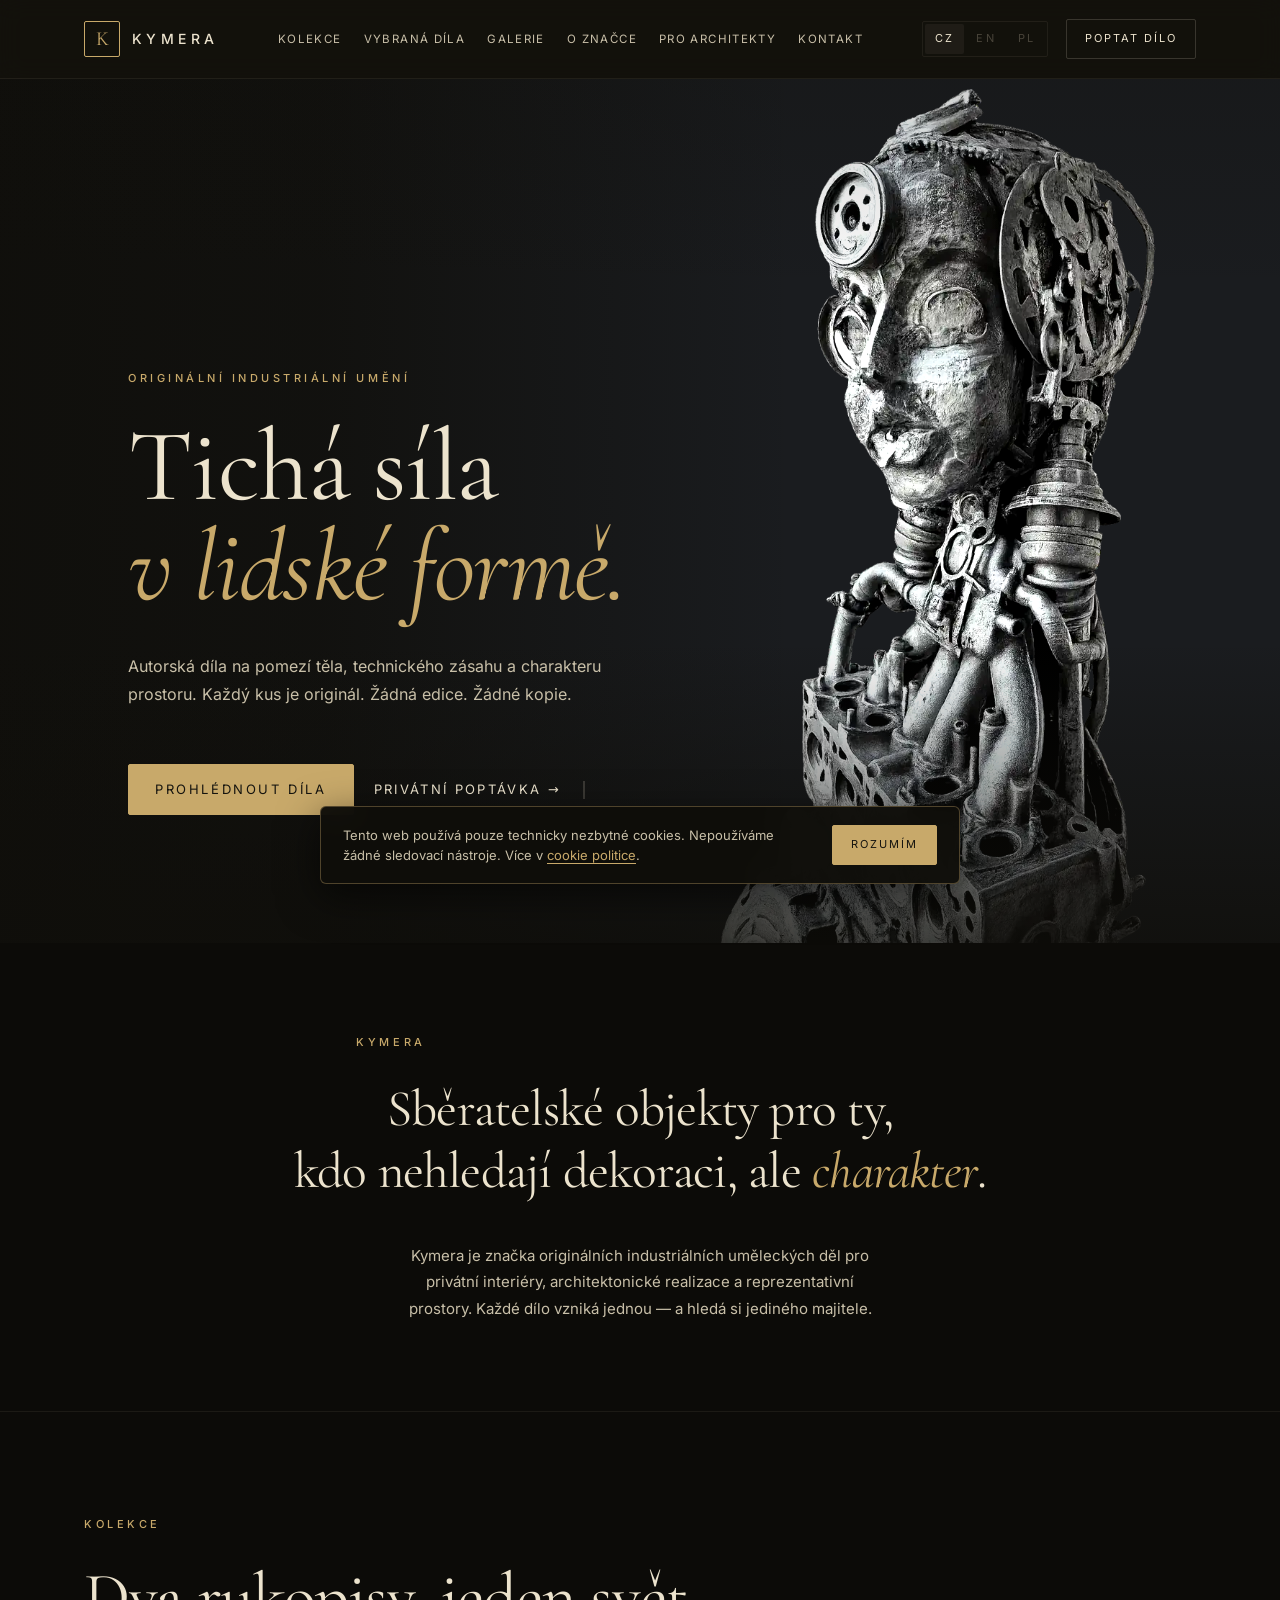
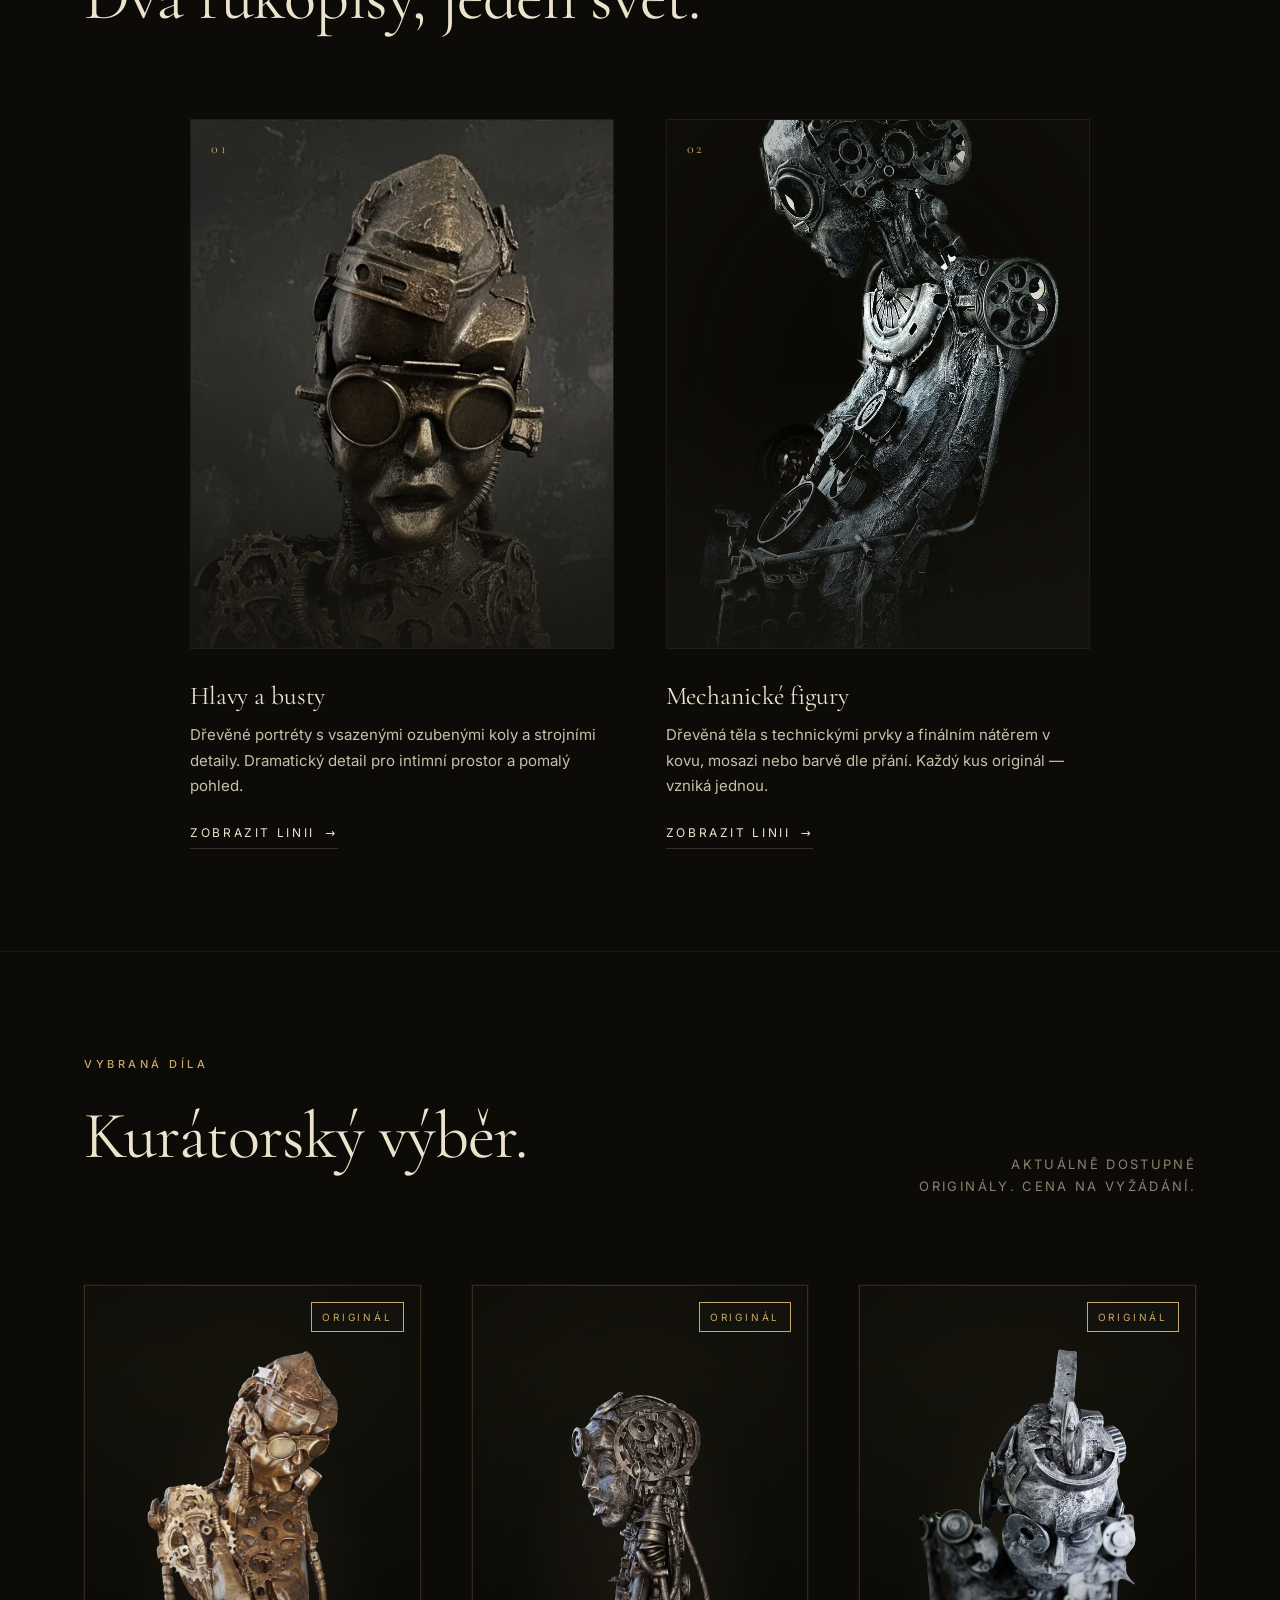
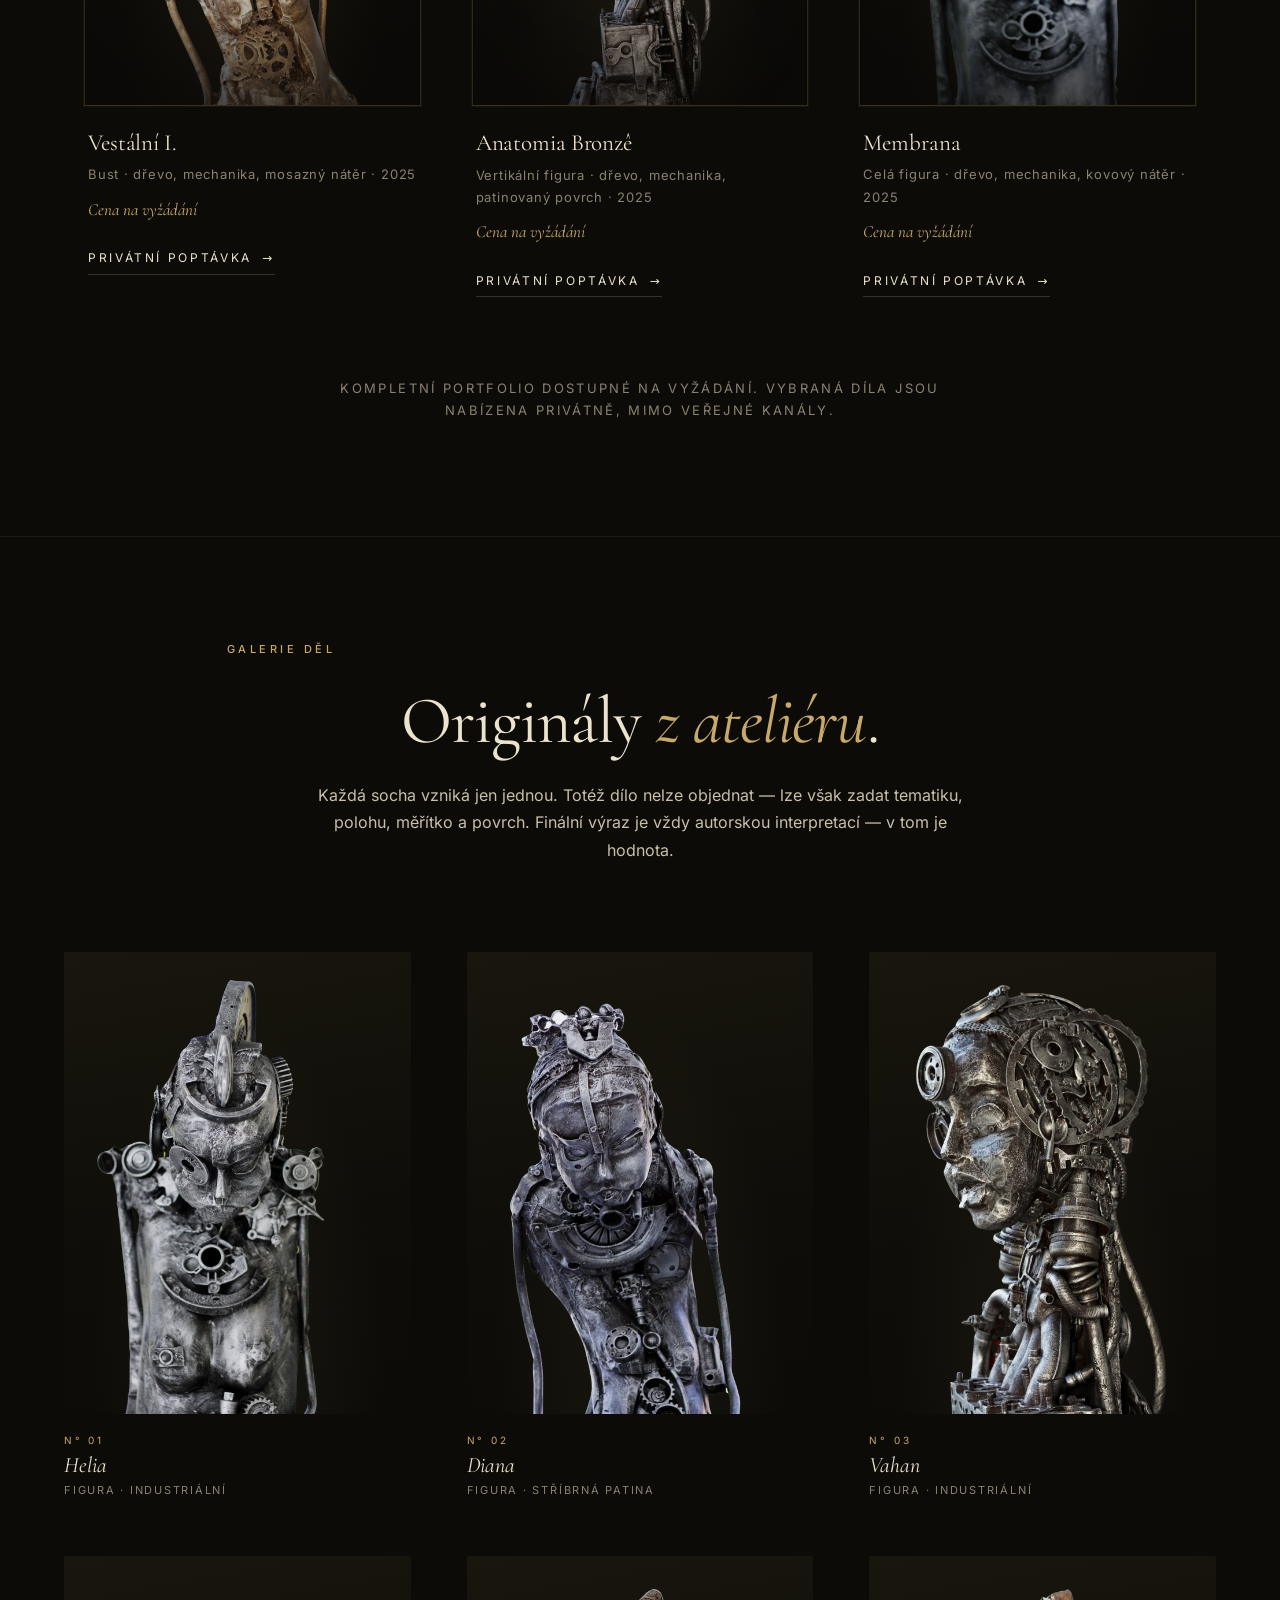
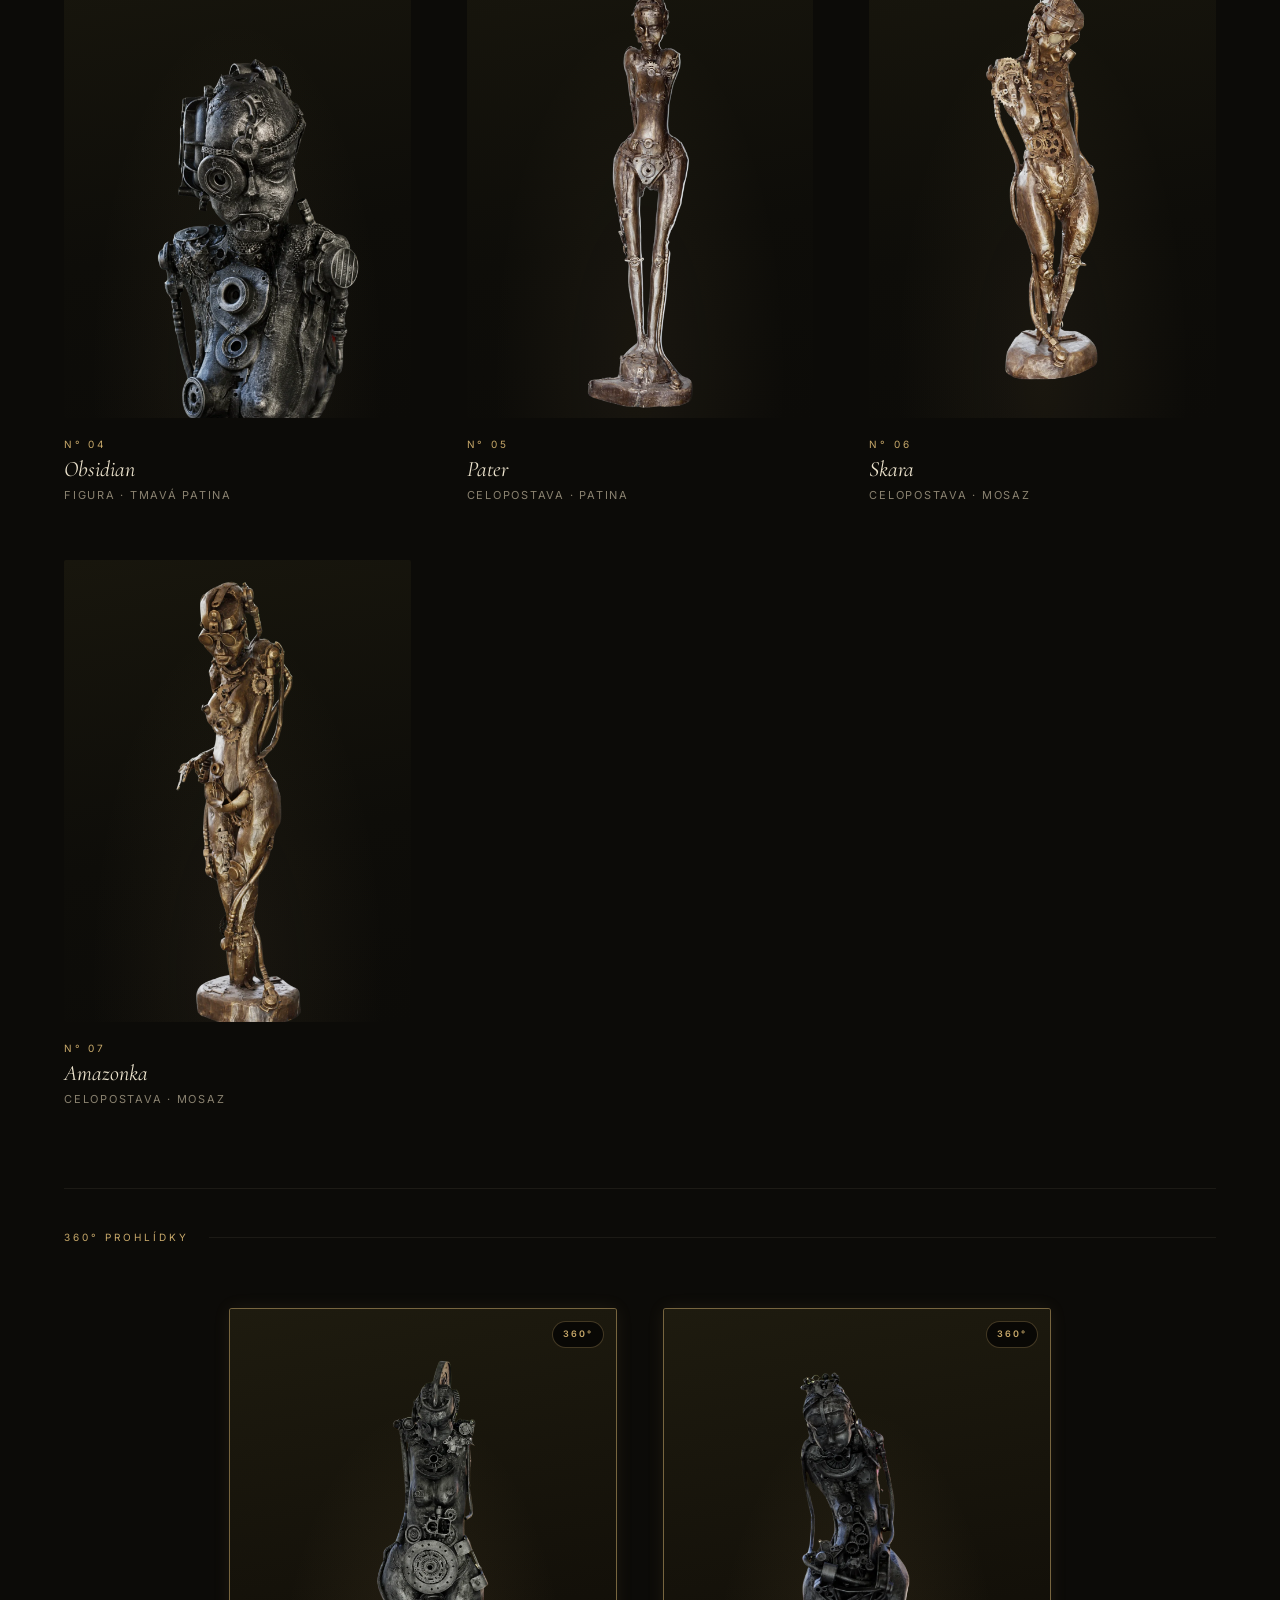
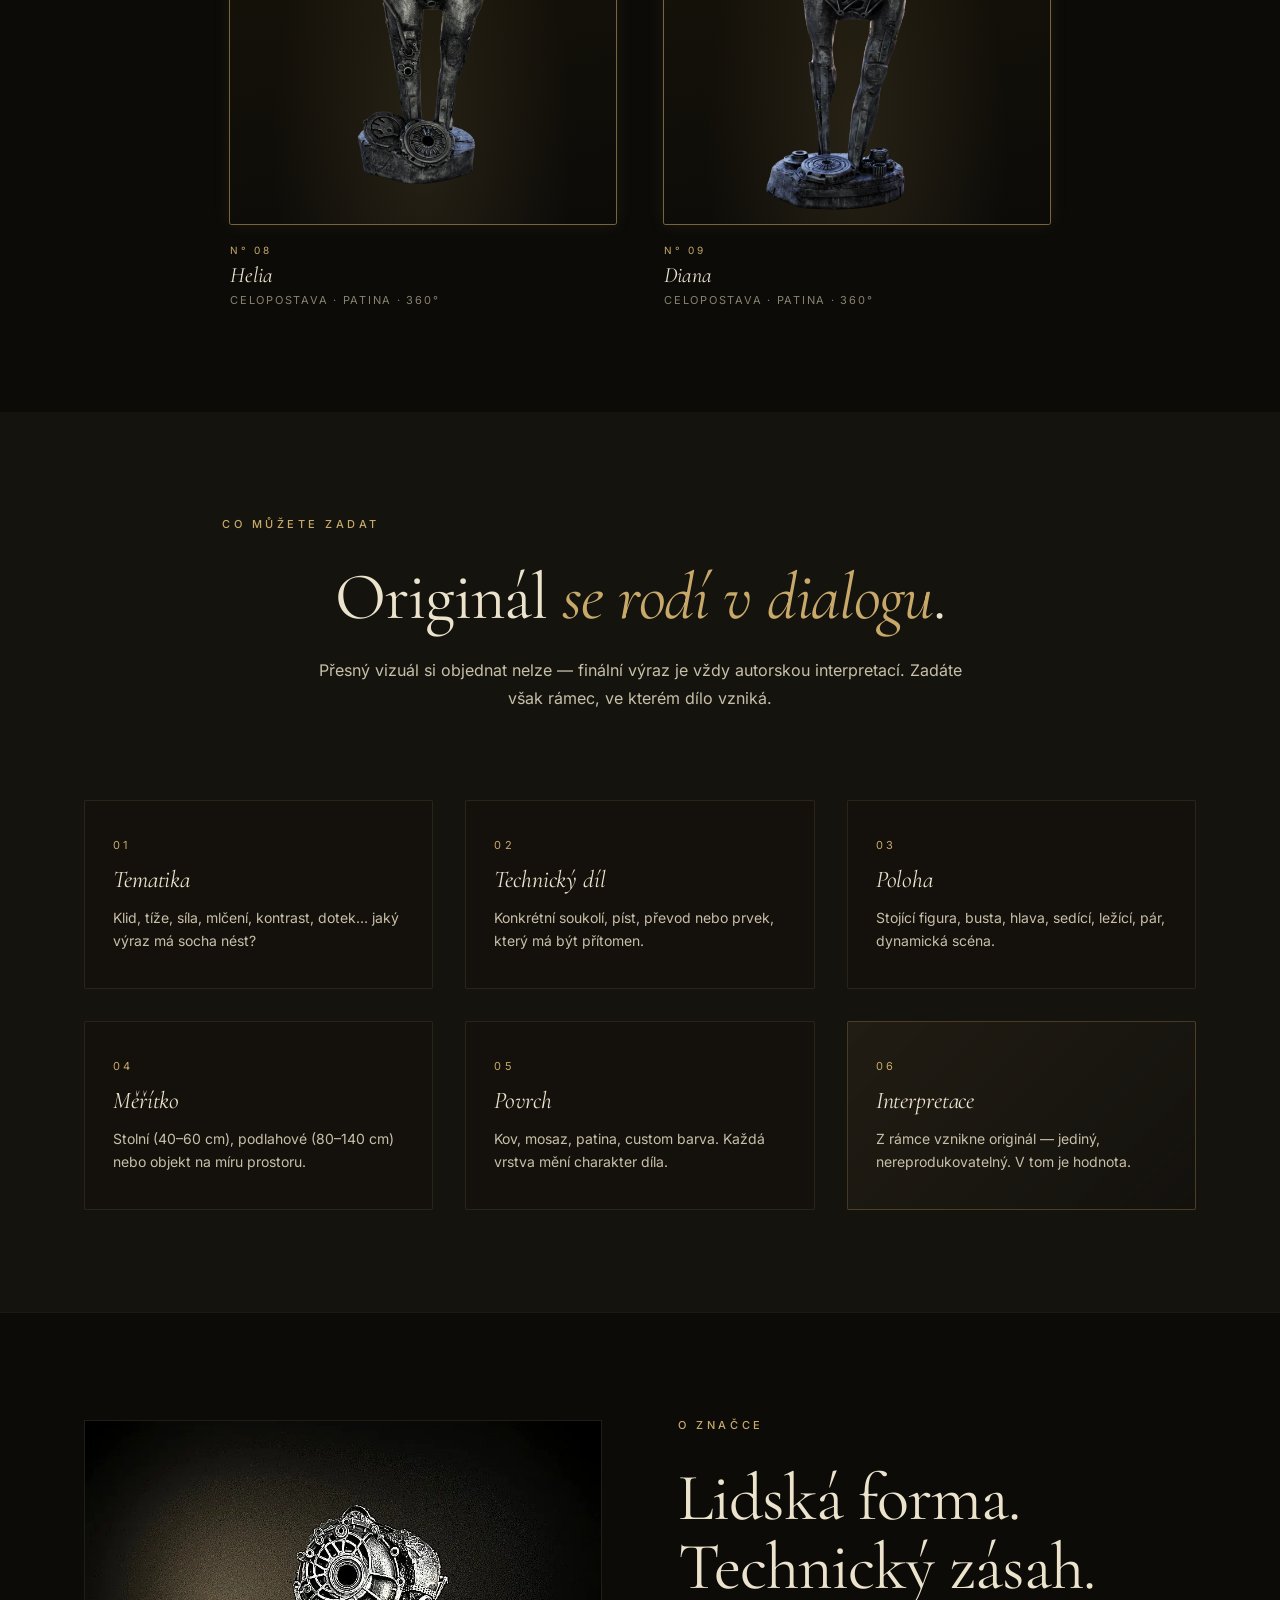
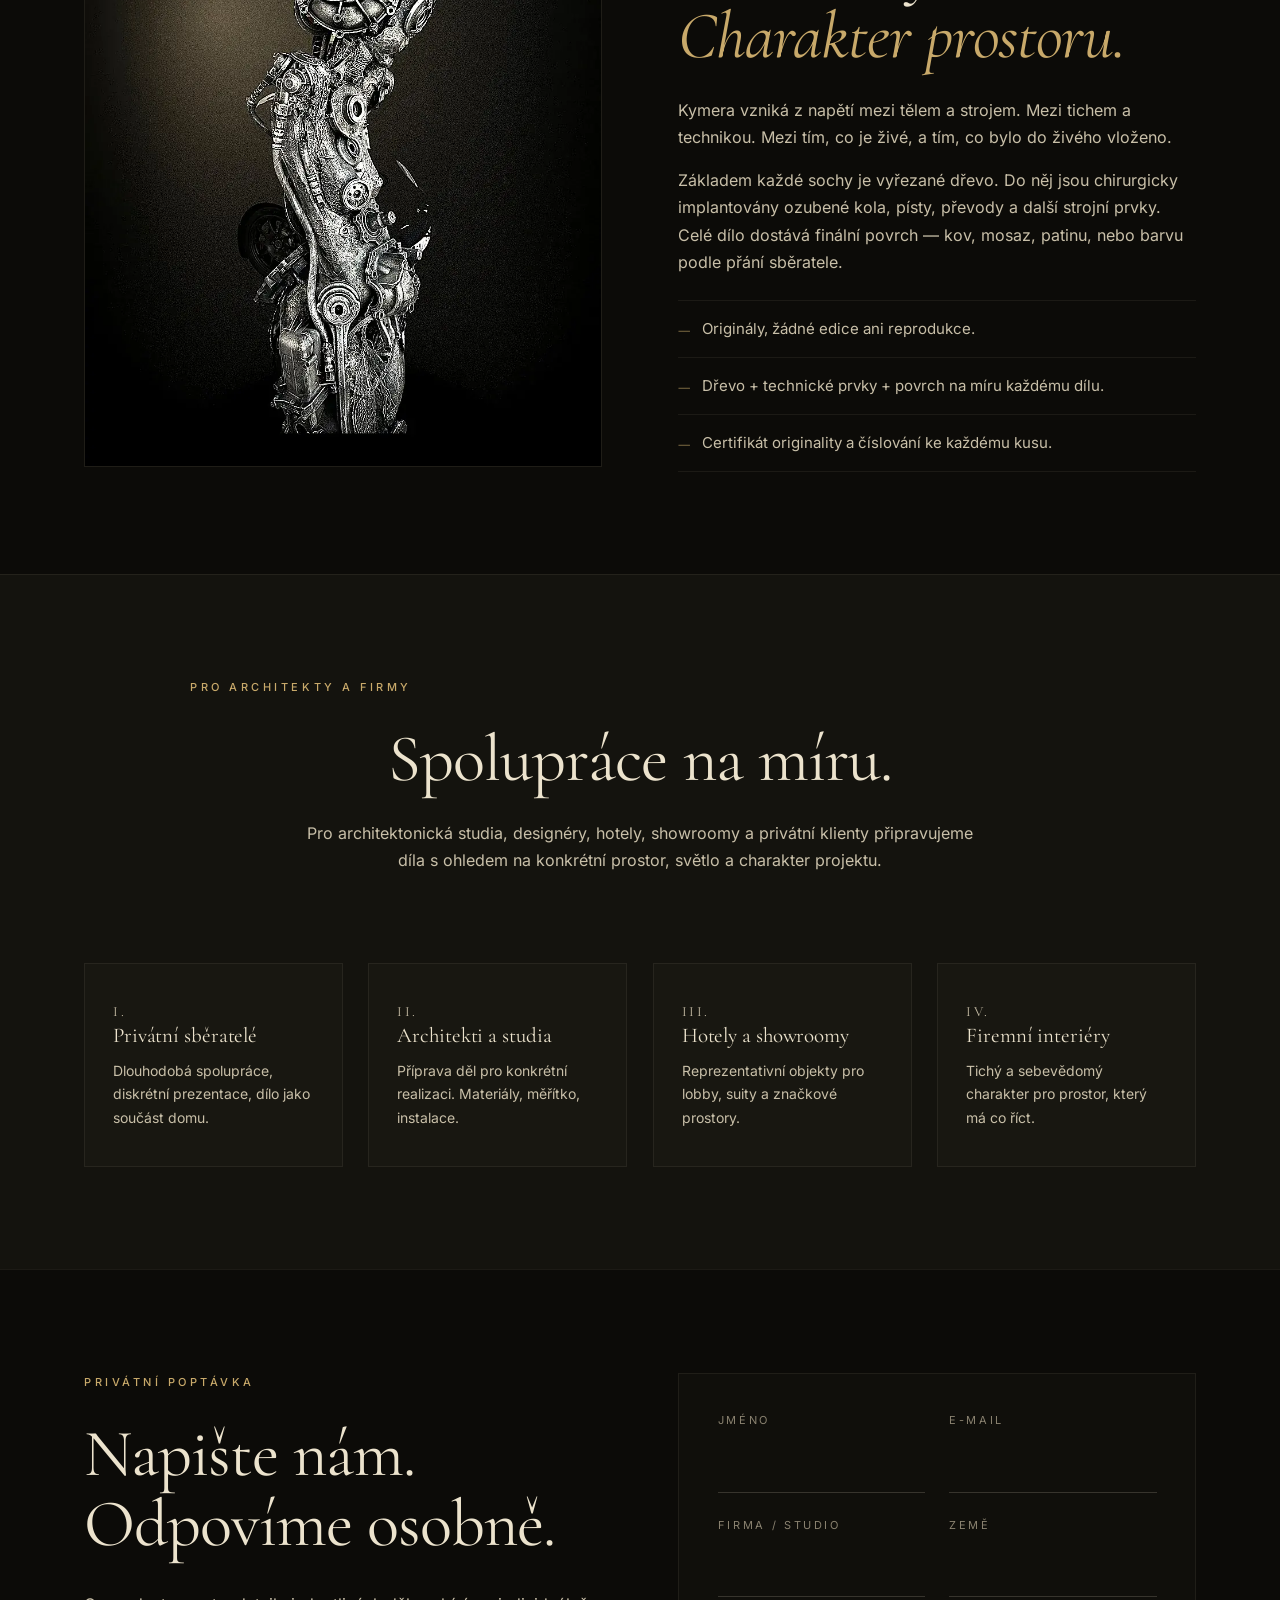
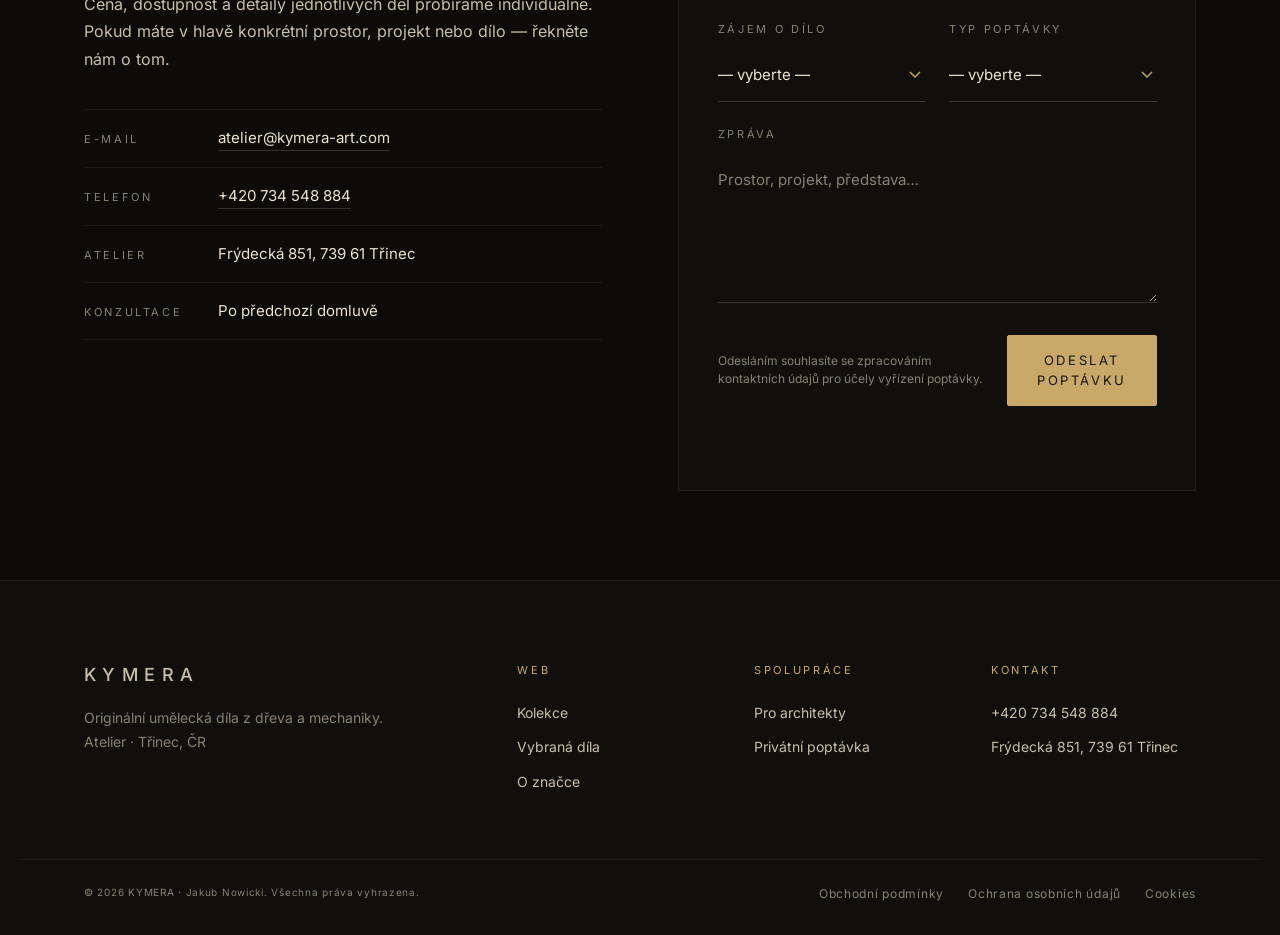
==== index.html @ b5dbd771 "Kurátorský výběr: nové transparentní fotky dle typu (mosaz/patina/kov), Kolekce: 2 karty, Web3Forms " ====
<!doctype html>
<html lang="cs">
<head>
  <meta charset="utf-8" />
  <meta name="viewport" content="width=device-width, initial-scale=1, viewport-fit=cover" />
  <title>KYMERA — Originální industriální sochy | Privátní sběratelská díla</title>
  <meta name="description" content="KYMERA — originální industriální sochy. Lidská forma protkaná soukolím a mechanikou. Každé dílo vzniká jen jednou — pro privátní sběratele, architekty a reprezentativní interiéry." />
  <meta name="keywords" content="originální sochy, industriální umění, sběratelská díla, autorská socha, soukromé sběratelství, umění do interiéru, KYMERA, Jakub Nowicki" />
  <meta name="author" content="Jakub Nowicki — KYMERA" />
  <meta name="robots" content="index, follow, max-image-preview:large" />
  <meta name="theme-color" content="#15140f" />
  <link rel="canonical" href="https://kymera-art.com/" />
  <link rel="alternate" hreflang="cs" href="https://kymera-art.com/" />
  <link rel="alternate" hreflang="x-default" href="https://kymera-art.com/" />

  <!-- Open Graph -->
  <meta property="og:type" content="website" />
  <meta property="og:site_name" content="KYMERA" />
  <meta property="og:title" content="KYMERA — Originální industriální sochy" />
  <meta property="og:description" content="Lidská forma protkaná soukolím. Každé dílo originál — pro sběratele, architekty a privátní interiéry." />
  <meta property="og:locale" content="cs_CZ" />
  <meta property="og:url" content="https://kymera-art.com/" />
  <meta property="og:image" content="https://kymera-art.com/assets/img/hero.jpg" />
  <meta property="og:image:width" content="1600" />
  <meta property="og:image:height" content="1000" />
  <meta property="og:image:alt" content="KYMERA — bust s mosaznými převody" />

  <!-- Twitter card -->
  <meta name="twitter:card" content="summary_large_image" />
  <meta name="twitter:title" content="KYMERA — Originální industriální sochy" />
  <meta name="twitter:description" content="Lidská forma protkaná soukolím. Každé dílo originál." />
  <meta name="twitter:image" content="https://kymera-art.com/assets/img/hero.jpg" />

  <!-- Preload klíčových fontů -->
  <!-- Preload kritických fontů a hero -->
  <link rel="preload" href="assets/fonts/cg-normal-latin.woff2" as="font" type="font/woff2" crossorigin>
  <link rel="preload" href="assets/fonts/inter-latin.woff2" as="font" type="font/woff2" crossorigin>
  <link rel="preload" as="image"
    imagesrcset="assets/img/hero-mobile.webp 600w, assets/img/hero.webp 800w"
    imagesizes="(max-width: 800px) 600px, 800px">
  <style>@font-face{font-family:'Cormorant Garamond';font-style:normal;font-weight:300 600;font-display:swap;src:url('assets/fonts/cg-normal-latin-ext.woff2') format('woff2');unicode-range:U+0100-02BA,U+02BD-02C5,U+02C7-02CC,U+02CE-02D7,U+02DD-02FF,U+0304,U+0308,U+0329,U+1D00-1DBF,U+1E00-1E9F,U+1EF2-1EFF,U+2020,U+20A0-20AB,U+20AD-20C0,U+2113,U+2C60-2C7F,U+A720-A7FF}
@font-face{font-family:'Cormorant Garamond';font-style:normal;font-weight:300 600;font-display:swap;src:url('assets/fonts/cg-normal-latin.woff2') format('woff2');unicode-range:U+0000-00FF,U+0131,U+0152-0153,U+02BB-02BC,U+02C6,U+02DA,U+02DC,U+0304,U+0308,U+0329,U+2000-206F,U+20AC,U+2122,U+2191,U+2193,U+2212,U+2215,U+FEFF,U+FFFD}
@font-face{font-family:'Cormorant Garamond';font-style:italic;font-weight:400;font-display:swap;src:url('assets/fonts/cg-italic-latin-ext.woff2') format('woff2');unicode-range:U+0100-02BA,U+02BD-02C5,U+02C7-02CC,U+02CE-02D7,U+02DD-02FF,U+0304,U+0308,U+0329,U+1D00-1DBF,U+1E00-1E9F,U+1EF2-1EFF,U+2020,U+20A0-20AB,U+20AD-20C0,U+2113,U+2C60-2C7F,U+A720-A7FF}
@font-face{font-family:'Cormorant Garamond';font-style:italic;font-weight:400;font-display:swap;src:url('assets/fonts/cg-italic-latin.woff2') format('woff2');unicode-range:U+0000-00FF,U+0131,U+0152-0153,U+02BB-02BC,U+02C6,U+02DA,U+02DC,U+0304,U+0308,U+0329,U+2000-206F,U+20AC,U+2122,U+2191,U+2193,U+2212,U+2215,U+FEFF,U+FFFD}
@font-face{font-family:'Inter';font-style:normal;font-weight:300 600;font-display:swap;src:url('assets/fonts/inter-latin-ext.woff2') format('woff2');unicode-range:U+0100-02BA,U+02BD-02C5,U+02C7-02CC,U+02CE-02D7,U+02DD-02FF,U+0304,U+0308,U+0329,U+1D00-1DBF,U+1E00-1E9F,U+1EF2-1EFF,U+2020,U+20A0-20AB,U+20AD-20C0,U+2113,U+2C60-2C7F,U+A720-A7FF}
@font-face{font-family:'Inter';font-style:normal;font-weight:300 600;font-display:swap;src:url('assets/fonts/inter-latin.woff2') format('woff2');unicode-range:U+0000-00FF,U+0131,U+0152-0153,U+02BB-02BC,U+02C6,U+02DA,U+02DC,U+0304,U+0308,U+0329,U+2000-206F,U+20AC,U+2122,U+2191,U+2193,U+2212,U+2215,U+FEFF,U+FFFD}

:root{
  /* color */
  --bg:        #0c0b08;   /* hlubší, čistější — starlink-like clean black */
  --bg-soft:   #14130e;
  --bg-card:   #15140f;
  --line:      rgba(232, 222, 200, 0.07);
  --line-strong: rgba(232, 222, 200, 0.18);

  --ink:       #ece3cd;   /* teplá slonová kost */
  --ink-soft:  #c8bfa8;
  --ink-mute:  #8a8270;
  --brass:     #c8a96a;   /* tlumená mosaz */
  --brass-deep:#a98a4d;

  /* type */
  --serif: "Cormorant Garamond", "EB Garamond", Georgia, "Times New Roman", serif;
  --sans:  "Inter", ui-sans-serif, system-ui, -apple-system, "Segoe UI", Roboto, Helvetica, Arial, sans-serif;

  /* layout */
  --container: 1240px;
  --gutter: clamp(24px, 5vw, 64px);
  --section-y: clamp(96px, 13vw, 200px);   /* výrazně vzdušnější jako starlink */
  --radius: 2px;

  /* motion */
  --ease: cubic-bezier(.2, .7, .2, 1);
}

/* ---------- RESET ---------- */
*,*::before,*::after{ box-sizing:border-box; }
html{ -webkit-text-size-adjust:100%; scroll-behavior:smooth; }
body{
  margin:0;
  background:var(--bg);
  color:var(--ink);
  font-family:var(--sans);
  font-weight:400;
  font-size:16px;
  line-height:1.6;
  -webkit-font-smoothing:antialiased;
  text-rendering:optimizeLegibility;
}
img,svg{ display:block; max-width:100%; }
a{ color:inherit; text-decoration:none; }
button{ font:inherit; color:inherit; background:none; border:0; cursor:pointer; }
input,select,textarea{ font:inherit; color:inherit; }
::selection{ background:var(--brass); color:#15140f; }

/* ---------- LAYOUT ---------- */
.container{
  width:100%;
  max-width:var(--container);
  margin:0 auto;
  padding:0 var(--gutter);
}
.container.narrow{ max-width:880px; }
.section{ padding:var(--section-y) 0; position:relative; }
.section + .section{ border-top:1px solid var(--line); }

/* ---------- TYPE ---------- */
h1,h2,h3{
  font-family:var(--serif);
  font-weight:400;
  letter-spacing:-0.005em;
  line-height:1.05;
  margin:0 0 .4em;
  color:var(--ink);
}
h1 em, h2 em, h3 em{
  font-style:italic;
  color:var(--brass);
  font-weight:400;
}
h2{ font-size:clamp(36px, 5.2vw, 72px); line-height:1.04; letter-spacing:-0.015em; }
h3{ font-size:clamp(22px, 2vw, 28px); line-height:1.2; }
p{ margin:0 0 1em; color:var(--ink-soft); line-height:1.7; max-width:62ch; }
.lede{ font-size:clamp(16px, 1.3vw, 19px); line-height:1.75; color:var(--ink-soft); max-width:60ch; margin-top:32px; }
.lede.center{ margin-left:auto; margin-right:auto; }
.eyebrow{
  font-family:var(--sans);
  font-size:11px;
  letter-spacing:0.32em;
  text-transform:uppercase;
  color:var(--brass);
  margin:0 0 28px;
  font-weight:500;
}
.eyebrow.center{ text-align:center; }

/* ---------- BUTTONS ---------- */
.btn{
  --pad-y: 14px;
  --pad-x: 26px;
  display:inline-flex; align-items:center; justify-content:center; gap:10px;
  padding:var(--pad-y) var(--pad-x);
  border:1px solid var(--line-strong);
  color:var(--ink);
  font-family:var(--sans);
  font-size:13px;
  letter-spacing:0.2em;
  text-transform:uppercase;
  border-radius:var(--radius);
  transition:background .35s var(--ease), color .35s var(--ease), border-color .35s var(--ease), transform .35s var(--ease);
}
.btn-sm{ --pad-y:10px; --pad-x:18px; font-size:11px; }
.btn-primary{
  background:var(--brass);
  color:#15140f;
  border-color:var(--brass);
}
.btn-primary:hover{ background:var(--brass-deep); border-color:var(--brass-deep); }
.btn-ghost{ background:transparent; }
.btn-ghost:hover{ border-color:var(--brass); color:var(--brass); }
.btn-link{
  border:0; padding:14px 0;
  color:var(--ink); letter-spacing:0.18em;
}
.btn-link:hover{ color:var(--brass); }
.link-arrow{
  display:inline-flex; align-items:center; gap:10px;
  font-size:12px; letter-spacing:0.22em; text-transform:uppercase;
  color:var(--ink); padding:6px 0;
  border-bottom:1px solid var(--line-strong);
  transition:color .3s var(--ease), border-color .3s var(--ease);
}
.link-arrow::after{ content:"→"; transition:transform .3s var(--ease); }
.link-arrow:hover{ color:var(--brass); border-color:var(--brass); }
.link-arrow:hover::after{ transform:translateX(4px); }

/* ---------- HEADER ---------- */
.site-header{
  position:sticky; top:0; z-index:50;
  background:rgba(21,20,15,.72);
  backdrop-filter:saturate(140%) blur(12px);
  -webkit-backdrop-filter:saturate(140%) blur(12px);
  border-bottom:1px solid var(--line);
}
.header-inner{
  display:flex; align-items:center; justify-content:space-between;
  gap:24px; height:78px;
}
.brand{ display:flex; align-items:center; gap:12px; }
.brand-mark{
  width:36px; height:36px;
  display:grid; place-items:center;
  border:1px solid var(--brass);
  color:var(--brass);
  font-family:var(--serif); font-size:20px;
  border-radius:var(--radius);
}
.brand-word{
  font-family:var(--sans);
  letter-spacing:0.32em;
  font-size:14px;
  font-weight:500;
}
.primary-nav{ display:flex; gap:28px; align-items:center; flex-wrap:nowrap; }
.primary-nav a{
  font-size:12px; letter-spacing:0.14em; text-transform:uppercase;
  color:var(--ink-soft);
  transition:color .3s var(--ease);
  padding:8px 0;
  white-space:nowrap;
}
@media (max-width: 1280px){
  .primary-nav{ gap:22px; }
  .primary-nav a{ font-size:11.5px; letter-spacing:0.12em; }
}
.primary-nav a:hover{ color:var(--brass); }
.header-tools{ display:flex; align-items:center; gap:18px; }
.lang-switch{
  display:flex; gap:2px;
  border:1px solid var(--line);
  padding:2px;
  border-radius:var(--radius);
}
.lang-switch button{
  padding:6px 10px;
  font-size:11px;
  letter-spacing:0.2em;
  color:var(--ink-mute);
  border-radius:var(--radius);
}
.lang-switch button.is-active{ color:var(--ink); background:rgba(232,222,200,.06); }
.lang-switch button:disabled{ cursor:not-allowed; opacity:.45; }

.nav-toggle{ display:none; width:40px; height:40px; position:relative; }
.nav-toggle span{
  position:absolute; left:8px; right:8px; height:1px; background:var(--ink);
  transition:transform .3s var(--ease), opacity .3s var(--ease), top .3s var(--ease);
}
.nav-toggle span:nth-child(1){ top:14px; }
.nav-toggle span:nth-child(2){ top:20px; }
.nav-toggle span:nth-child(3){ top:26px; }
.nav-toggle[aria-expanded="true"] span:nth-child(1){ top:20px; transform:rotate(45deg); }
.nav-toggle[aria-expanded="true"] span:nth-child(2){ opacity:0; }
.nav-toggle[aria-expanded="true"] span:nth-child(3){ top:20px; transform:rotate(-45deg); }

.mobile-nav{
  display:none;
  flex-direction:column;
  padding:18px var(--gutter) 28px;
  border-top:1px solid var(--line);
  background:var(--bg);
}
.mobile-nav:not([hidden]){display:flex}
.mobile-nav a{
  padding:14px 0;
  font-size:14px; letter-spacing:0.18em; text-transform:uppercase;
  border-bottom:1px solid var(--line);
  color:var(--ink-soft);
}
.mobile-nav .btn{ margin-top:24px; align-self:stretch; justify-content:center; color:#fff; }

/* ---------- HERO ---------- */
.hero{
  position:relative;
  min-height:min(96vh, 960px);
  display:flex; align-items:flex-end;
  overflow:hidden;
  isolation:isolate;
  padding-bottom:clamp(80px, 10vw, 160px);
}
.hero-media{ position:absolute; inset:0; z-index:0; }
.hero-bg{
  position:absolute; inset:0;
  background-color:#1a1c1f;
}
.hero-figure{
  position:absolute;
  right:0;
  top:0;
  bottom:0;
  width:auto;
  height:100%;
  filter:saturate(1.0) contrast(1.05) brightness(1.05);
}
.hero-vignette{
  position:absolute; inset:0;
  background:
    linear-gradient(180deg, rgba(15,14,10,.20) 0%, rgba(15,14,10,0) 25%, rgba(15,14,10,0) 65%, rgba(15,14,10,.80) 100%),
    linear-gradient(90deg, rgba(15,14,10,.92) 0%, rgba(15,14,10,.78) 25%, rgba(15,14,10,.35) 45%, rgba(15,14,10,0) 62%);
}
@keyframes heroBreath{
  from{ transform:scale(1.00); }
  to  { transform:scale(1.00); }
}
.hero-inner{ position:relative; z-index:2; max-width:980px; }
.hero-title{
  font-family:var(--serif);
  font-size:clamp(48px, 8vw, 128px);
  line-height:.98;
  letter-spacing:-0.015em;
  margin:.1em 0 .35em;
  color:var(--ink);
}
.hero-title em{ color:var(--brass); font-style:italic; }
.hero-lede{
  max-width:540px;
  font-size:clamp(16px, 1.25vw, 19px);
  line-height:1.75;
  color:var(--ink-soft);
  margin-bottom:56px;
}
.hero-cta{ display:flex; flex-wrap:wrap; gap:20px; align-items:center; }

.scroll-cue{
  position:relative;
  display:inline-block;
  vertical-align:middle;
  width:2px; height:1.4em;
  background:var(--line-strong);
  overflow:hidden;
  margin-left:12px;
}
.scroll-cue span{
  position:absolute; left:0; top:0; width:100%; height:30%; transform:translateY(-100%);
  background:var(--brass);
  animation:cue 2.4s ease-in-out infinite;
}
@keyframes cue{
  0%  { transform:translateY(-100%); }
  100%{ transform:translateY(333%); }
}


@media (max-width:1100px){
  .primary-nav,.header-tools .btn,.lang-switch{display:none}
  .nav-toggle{display:block}
  .hero{min-height:82vh}
  .hero-figure{opacity:.45}
}
@media (min-width:701px) and (max-width:1100px){
  .hero-figure{right:0}
  .hero-vignette{background:linear-gradient(180deg,rgba(15,14,10,.25) 0%,rgba(15,14,10,0) 20%,rgba(15,14,10,0) 60%,rgba(15,14,10,.90) 100%),linear-gradient(90deg,rgba(15,14,10,.96) 0%,rgba(15,14,10,.90) 30%,rgba(15,14,10,.60) 52%,rgba(15,14,10,0) 72%)}
}
@media (max-width:800px){
  .hero-cta{flex-direction:column;align-items:stretch;gap:14px;max-width:320px}
  .hero-cta .btn-primary{justify-content:center}
  .hero-cta .btn-link{text-align:center;justify-content:center;padding:12px 0;border-bottom:1px solid var(--line-strong)}
}
@media (max-width:560px){
  .header-inner{height:64px}
  .brand-word{font-size:13px;letter-spacing:.28em}
  .brand-mark{width:32px;height:32px;font-size:18px}
  .hero-title{font-size:clamp(44px,12vw,72px)}
}
@media (max-width:380px){
  .container{padding:0 16px}
  .hero-title{font-size:42px;line-height:1.05}
  .btn{padding:14px 22px;font-size:11px}
}</style>
  <link rel="stylesheet" href="style.css">
  <link rel="stylesheet" href="assets/360/viewer.css">
  <!-- JSON-LD: VisualArtist + jednotlivá díla -->
  <script type="application/ld+json">
  {
    "@context": "https://schema.org",
    "@graph": [
      {
        "@type": "VisualArtist",
        "@id": "https://kymera-art.com/#artist",
        "name": "Jakub Nowicki",
        "alternateName": "KYMERA",
        "url": "https://kymera-art.com/",
        "description": "Autor originálních industriálních soch — lidská forma protkaná soukolím a mechanikou.",
        "address": {
          "@type": "PostalAddress",
          "streetAddress": "Frýdecká 851",
          "postalCode": "739 61",
          "addressLocality": "Třinec",
          "addressCountry": "CZ"
        },
        "email": "atelier@kymera-art.com",
        "telephone": "+420734548884"
      },
      {
        "@type": "WebSite",
        "@id": "https://kymera-art.com/#website",
        "url": "https://kymera-art.com/",
        "name": "KYMERA",
        "description": "Originální industriální sochy — autorská díla pro privátní sběratele a architekty.",
        "inLanguage": "cs-CZ",
        "publisher": { "@id": "https://kymera-art.com/#artist" }
      },
      {
        "@type": "VisualArtwork",
        "name": "Vestální I.",
        "creator": { "@id": "https://kymera-art.com/#artist" },
        "artform": "Socha",
        "artMedium": "Dřevo, mosaz, převody, patina",
        "image": "https://kymera-art.com/assets/img/work-01.jpg",
        "description": "Bust s mosaznou mechanikou — originál, jeden majitel."
      },
      {
        "@type": "VisualArtwork",
        "name": "Anatomia Bronzê",
        "creator": { "@id": "https://kymera-art.com/#artist" },
        "artform": "Socha",
        "artMedium": "Dřevo, kov, převody",
        "image": "https://kymera-art.com/assets/img/work-02.jpg",
        "description": "Vertikální figura s anatomickým obnažením mechaniky."
      },
      {
        "@type": "VisualArtwork",
        "name": "Membrana",
        "creator": { "@id": "https://kymera-art.com/#artist" },
        "artform": "Socha",
        "artMedium": "Dřevo, soukolí, kovové dráty",
        "image": "https://kymera-art.com/assets/img/work-03.jpg",
        "description": "Celá figura s odhaleným soukolím — napjatá a tichá."
      }
    ]
  }
  </script>

  <link rel="icon" href="data:image/svg+xml,%3Csvg xmlns='http://www.w3.org/2000/svg' viewBox='0 0 64 64'%3E%3Crect width='64' height='64' fill='%2315140f'/%3E%3Ctext x='50%25' y='58%25' text-anchor='middle' font-family='Georgia,serif' font-size='34' fill='%23c8a96a'%3EK%3C/text%3E%3C/svg%3E" />
</head>
<body>
  <div id="top" aria-hidden="true" style="position:absolute;top:0;height:0;overflow:hidden;"></div>

  <!-- ================= HEADER ================= -->
  <header class="site-header">
    <div class="container header-inner">
      <a href="#top" class="brand" aria-label="KYMERA — domů">
        <span class="brand-mark">K</span>
        <span class="brand-word">KYMERA</span>
      </a>

      <nav class="primary-nav" aria-label="Hlavní navigace">
        <a href="#kolekce">Kolekce</a>
        <a href="#vybrana">Vybraná díla</a>
        <a href="#galerie">Galerie</a>
        <a href="#o-znacce">O značce</a>
        <a href="#pro-architekty">Pro architekty</a>
        <a href="#kontakt">Kontakt</a>
      </nav>

      <div class="header-tools">
        <!-- Připraveno pro CZ / EN / PL mutaci -->
        <div class="lang-switch" role="group" aria-label="Jazyk">
          <button type="button" class="is-active" aria-current="true">CZ</button>
          <button type="button" disabled title="Připravujeme">EN</button>
          <button type="button" disabled title="Připravujeme">PL</button>
        </div>
        <a href="#kontakt" class="btn btn-ghost btn-sm">Poptat dílo</a>
      </div>

      <button class="nav-toggle" aria-label="Otevřít menu" aria-expanded="false" aria-controls="mobile-nav">
        <span></span><span></span><span></span>
      </button>
    </div>

    <div class="mobile-nav" id="mobile-nav" hidden>
      <a href="#kolekce">Kolekce</a>
      <a href="#vybrana">Vybraná díla</a>
      <a href="#galerie">Galerie</a>
      <a href="#o-znacce">O značce</a>
      <a href="#pro-architekty">Pro architekty</a>
      <a href="#kontakt">Kontakt</a>
      <a href="#kontakt" class="btn btn-primary">Poptat dílo →</a>
    </div>
  </header>

  <main>

    <!-- ================= HERO ================= -->
    <section class="hero" aria-labelledby="hero-title">
      <div class="hero-media" aria-hidden="true">
        <div class="hero-bg"></div>
        <img class="hero-figure"
          src="assets/img/hero.webp"
          srcset="assets/img/hero-mobile.webp 600w, assets/img/hero.webp 800w"
          sizes="(max-width: 800px) 600px, 800px"
          alt="" fetchpriority="high" decoding="async" width="800" height="1200" />
        <div class="hero-vignette"></div>
      </div>

      <div class="container hero-inner">
        <p class="eyebrow">Originální industriální umění</p>
        <h1 id="hero-title" class="hero-title">
          Tichá síla<br />
          <em>v lidské formě.</em>
        </h1>
        <p class="hero-lede">
          Autorská díla na pomezí těla, technického zásahu a charakteru prostoru.
          Každý kus je originál. Žádná edice. Žádné kopie.
        </p>
        <div class="hero-cta">
          <a href="#vybrana" class="btn btn-primary">Prohlédnout díla</a>
          <a href="#kontakt" class="btn btn-link">Privátní poptávka →<span class="scroll-cue" aria-hidden="true"><span></span></span></a>
        </div>
      </div>
    </section>

    <!-- ================= VYMEZENÍ ZNAČKY ================= -->
    <section id="vymezeni" class="section section-statement">
      <div class="container narrow">
        <p class="eyebrow center">Kymera</p>
        <h2 class="statement">
          Sběratelské objekty pro ty,<br />
          kdo nehledají dekoraci, ale <em>charakter</em>.
        </h2>
        <p class="statement-sub">
          Kymera je značka originálních industriálních uměleckých děl pro privátní interiéry,
          architektonické realizace a reprezentativní prostory. Každé dílo vzniká jednou —
          a hledá si jediného majitele.
        </p>
      </div>
    </section>

    <!-- ================= KOLEKCE ================= -->
    <section id="kolekce" class="section section-collections">
      <div class="container">
        <header class="section-head">
          <p class="eyebrow">Kolekce</p>
          <h2>Dva rukopisy, jeden svět.</h2>
        </header>

        <div class="collections-grid">

          <article class="collection">
            <a href="#vybrana" class="collection-media">
              <div class="collection-image" style="background-image: url('assets/img/collection-busts.webp');"></div>
              <span class="collection-num">01</span>
            </a>
            <div class="collection-body">
              <h3>Hlavy a busty</h3>
              <p>
                Dřevěné portréty s vsazenými ozubenými koly a strojními detaily.
                Dramatický detail pro intimní prostor a pomalý pohled.
              </p>
              <a href="#vybrana" class="link-arrow">Zobrazit linii</a>
            </div>
          </article>

          <article class="collection">
            <a href="#vybrana" class="collection-media">
              <div class="collection-image" style="background-image: url('assets/img/collection-industrial.webp');"></div>
              <span class="collection-num">02</span>
            </a>
            <div class="collection-body">
              <h3>Mechanické figury</h3>
              <p>
                Dřevěná těla s technickými prvky a finálním nátěrem v kovu, mosazi
                nebo barvě dle přání. Každý kus originál — vzniká jednou.
              </p>
              <a href="#vybrana" class="link-arrow">Zobrazit linii</a>
            </div>
          </article>

        </div>
      </div>
    </section>

    <!-- ================= VYBRANÁ DÍLA ================= -->
    <section id="vybrana" class="section section-featured">
      <div class="container">
        <header class="section-head section-head-split">
          <div>
            <p class="eyebrow">Vybraná díla</p>
            <h2>Kurátorský výběr.</h2>
          </div>
          <p class="section-head-note">
            Aktuálně dostupné originály. Cena na vyžádání.
          </p>
        </header>

        <div class="works-grid">

          <article class="work">
            <div class="work-media">
              <div class="work-image" style="background-image: url('assets/img/work-01.webp');"></div>
              <span class="work-tag">Originál</span>
            </div>
            <div class="work-meta">
              <h3>Vestální I.</h3>
              <p class="work-line">Bust · dřevo, mechanika, mosazný nátěr · 2025</p>
              <p class="work-price">Cena na vyžádání</p>
              <a href="#kontakt" class="link-arrow">Privátní poptávka</a>
            </div>
          </article>

          <article class="work">
            <div class="work-media">
              <div class="work-image" style="background-image: url('assets/img/work-02.webp');"></div>
              <span class="work-tag">Originál</span>
            </div>
            <div class="work-meta">
              <h3>Anatomia Bronzê</h3>
              <p class="work-line">Vertikální figura · dřevo, mechanika, patinovaný povrch · 2025</p>
              <p class="work-price">Cena na vyžádání</p>
              <a href="#kontakt" class="link-arrow">Privátní poptávka</a>
            </div>
          </article>

          <article class="work">
            <div class="work-media">
              <div class="work-image" style="background-image: url('assets/img/work-03.webp');"></div>
              <span class="work-tag">Originál</span>
            </div>
            <div class="work-meta">
              <h3>Membrana</h3>
              <p class="work-line">Celá figura · dřevo, mechanika, kovový nátěr · 2025</p>
              <p class="work-price">Cena na vyžádání</p>
              <a href="#kontakt" class="link-arrow">Privátní poptávka</a>
            </div>
          </article>

        </div>

        <p class="featured-note">
          Kompletní portfolio dostupné na vyžádání.
          Vybraná díla jsou nabízena privátně, mimo veřejné kanály.
        </p>
      </div>
    </section>

    <!-- ================= GALERIE ================= -->
    <section id="galerie" class="section section-gallery" aria-labelledby="gallery-title">
      <div class="container">
        <header class="section-head center">
          <p class="eyebrow">Galerie děl</p>
          <h2 id="gallery-title">Originály <em>z ateliéru</em>.</h2>
          <p class="section-lede">
            Každá socha vzniká jen jednou. Totéž dílo nelze objednat —
            lze však zadat tematiku, polohu, měřítko a povrch.
            Finální výraz je vždy autorskou interpretací — v tom je hodnota.
          </p>
        </header>

        <div class="gallery-grid gallery-3" id="gallery-grid">

          <!-- ——— 7 unikátních soch ——— -->
          <figure class="gallery-item" data-idx="0">
            <button type="button" aria-label="Otevřít detail — Helia"><img src="assets/galerie/g01_vestalni.webp" alt="KYMERA — Helia, industriální figura" loading="lazy"/></button>
            <figcaption><span class="work-no">N° 01</span> <span class="work-name">Helia</span> <span class="work-tag">Figura · industriální</span></figcaption>
          </figure>
          <figure class="gallery-item" data-idx="1">
            <button type="button" aria-label="Otevřít detail — Diana"><img src="assets/galerie/g02_nyx.webp" alt="KYMERA — Diana, stříbrná figura" loading="lazy"/></button>
            <figcaption><span class="work-no">N° 02</span> <span class="work-name">Diana</span> <span class="work-tag">Figura · stříbrná patina</span></figcaption>
          </figure>
          <figure class="gallery-item" data-idx="2">
            <button type="button" aria-label="Otevřít detail — Vahan"><img src="assets/galerie/g03_vahan.webp" alt="KYMERA — Vahan, figura · industriální profil" loading="lazy"/></button>
            <figcaption><span class="work-no">N° 03</span> <span class="work-name">Vahan</span> <span class="work-tag">Figura · industriální</span></figcaption>
          </figure>
          <figure class="gallery-item" data-idx="3">
            <button type="button" aria-label="Otevřít detail — Obsidian"><img src="assets/galerie/g04_obsidian.webp" alt="KYMERA — Obsidian, tmavá industriální figura" loading="lazy"/></button>
            <figcaption><span class="work-no">N° 04</span> <span class="work-name">Obsidian</span> <span class="work-tag">Figura · tmavá patina</span></figcaption>
          </figure>
          <figure class="gallery-item" data-idx="4">
            <button type="button" aria-label="Otevřít detail — Pater"><img src="assets/galerie/g05_pater.webp" alt="KYMERA — Pater, štíhlá celopostava" loading="lazy"/></button>
            <figcaption><span class="work-no">N° 05</span> <span class="work-name">Pater</span> <span class="work-tag">Celopostava · patina</span></figcaption>
          </figure>
          <figure class="gallery-item" data-idx="5">
            <button type="button" aria-label="Otevřít detail — Skara"><img src="assets/galerie/g06_skara.webp" alt="KYMERA — Skara, zlatá celopostava" loading="lazy"/></button>
            <figcaption><span class="work-no">N° 06</span> <span class="work-name">Skara</span> <span class="work-tag">Celopostava · mosaz</span></figcaption>
          </figure>
          <figure class="gallery-item" data-idx="6">
            <button type="button" aria-label="Otevřít detail — Amazonka"><img src="assets/galerie/g07_amazonka.webp" alt="KYMERA — Amazonka, zlatá celopostava" loading="lazy"/></button>
            <figcaption><span class="work-no">N° 07</span> <span class="work-name">Amazonka</span> <span class="work-tag">Celopostava · mosaz</span></figcaption>
          </figure>

          <!-- ——— 360° sekce: obě sochy vedle sebe ——— -->
          <div class="gallery-360-header" aria-hidden="true">
            <span class="v360-label">360° prohlídky</span>
            <span class="v360-line"></span>
          </div>

          <div class="gallery-360-pair">
            <figure class="gallery-item gallery-item--360 gallery-item--360-main" data-idx="7">
              <span class="v360-badge" aria-hidden="true">360°</span>
              <button type="button" data-v360="helia" aria-label="Otevřít 360° prohlížeč — Helia"><img src="assets/galerie/g08_helia_thumb.webp" alt="KYMERA — Helia, celopostava · 360°" loading="lazy"/></button>
              <figcaption><span class="work-no">N° 08</span> <span class="work-name">Helia</span> <span class="work-tag">Celopostava · patina · 360°</span></figcaption>
            </figure>
            <figure class="gallery-item gallery-item--360 gallery-item--360-main" data-idx="8">
              <span class="v360-badge" aria-hidden="true">360°</span>
              <button type="button" data-v360="diana" aria-label="Otevřít 360° prohlížeč — Diana"><img src="assets/galerie/g09_diana_thumb.webp" alt="KYMERA — Diana, celopostava · 360°" loading="lazy"/></button>
              <figcaption><span class="work-no">N° 09</span> <span class="work-name">Diana</span> <span class="work-tag">Celopostava · patina · 360°</span></figcaption>
            </figure>
          </div>

        </div>
      </div>
    </section>

    <!-- ================= LIGHTBOX ================= -->
    <div class="lightbox" id="lightbox" hidden role="dialog" aria-modal="true" aria-label="Detail díla">
      <button class="lightbox-close" id="lb-close" aria-label="Zavřít">×</button>
      <button class="lightbox-prev" id="lb-prev" aria-label="Předchozí">‹</button>
      <button class="lightbox-next" id="lb-next" aria-label="Další">›</button>
      <div class="lightbox-stage" id="lb-stage">
        <img id="lb-img" src="" alt=""/>
      </div>
      <div class="lightbox-meta" id="lb-meta">
        <span id="lb-counter">1 / 12</span>
      </div>
    </div>

    <!-- ================= CO LZE ZADAT ================= -->
    <section id="zadani" class="section section-brief" aria-labelledby="brief-title">
      <div class="container">
        <header class="section-head center">
          <p class="eyebrow">Co můžete zadat</p>
          <h2 id="brief-title">Originál <em>se rodí v dialogu</em>.</h2>
          <p class="section-lede">
            Přesný vizuál si objednat nelze — finální výraz je vždy
            autorskou interpretací. Zadáte však rámec, ve kterém dílo vzniká.
          </p>
        </header>

        <div class="brief-grid">
          <div class="brief-card">
            <span class="brief-no">01</span>
            <h3>Tematika</h3>
            <p>Klid, tíže, síla, mlčení, kontrast, dotek… jaký výraz má socha nést?</p>
          </div>
          <div class="brief-card">
            <span class="brief-no">02</span>
            <h3>Technický díl</h3>
            <p>Konkrétní soukolí, píst, převod nebo prvek, který má být přítomen.</p>
          </div>
          <div class="brief-card">
            <span class="brief-no">03</span>
            <h3>Poloha</h3>
            <p>Stojící figura, busta, hlava, sedící, ležící, pár, dynamická scéna.</p>
          </div>
          <div class="brief-card">
            <span class="brief-no">04</span>
            <h3>Měřítko</h3>
            <p>Stolní (40–60 cm), podlahové (80–140 cm) nebo objekt na míru prostoru.</p>
          </div>
          <div class="brief-card">
            <span class="brief-no">05</span>
            <h3>Povrch</h3>
            <p>Kov, mosaz, patina, custom barva. Každá vrstva mění charakter díla.</p>
          </div>
          <div class="brief-card brief-card-accent">
            <span class="brief-no">06</span>
            <h3>Interpretace</h3>
            <p>Z rámce vznikne originál — jediný, nereprodukovatelný. V tom je hodnota.</p>
          </div>
        </div>
      </div>
    </section>

    <!-- ================= O ZNAČCE ================= -->
    <section id="o-znacce" class="section section-about">
      <div class="container split">
        <div class="about-media">
          <div class="about-image" style="background-image: url('assets/img/about.webp');"></div>
        </div>
        <div class="about-body">
          <p class="eyebrow">O značce</p>
          <h2>Lidská forma.<br/>Technický zásah.<br/><em>Charakter prostoru.</em></h2>
          <p>
            Kymera vzniká z napětí mezi tělem a strojem. Mezi tichem a technikou.
            Mezi tím, co je živé, a tím, co bylo do živého vloženo.
          </p>
          <p>
            Základem každé sochy je vyřezané dřevo. Do něj jsou chirurgicky
            implantovány ozubené kola, písty, převody a další strojní prvky.
            Celé dílo dostává finální povrch — kov, mosaz, patinu, nebo barvu
            podle přání sběratele.
          </p>
          <ul class="about-list">
            <li>Originály, žádné edice ani reprodukce.</li>
            <li>Dřevo + technické prvky + povrch na míru každému dílu.</li>
            <li>Certifikát originality a číslování ke každému kusu.</li>
          </ul>
        </div>
      </div>
    </section>

    <!-- ================= PRO ARCHITEKTY A FIRMY ================= -->
    <section id="pro-architekty" class="section section-trade">
      <div class="container">
        <header class="section-head center">
          <p class="eyebrow">Pro architekty a firmy</p>
          <h2>Spolupráce na míru.</h2>
          <p class="section-lede">
            Pro architektonická studia, designéry, hotely, showroomy a privátní klienty
            připravujeme díla s ohledem na konkrétní prostor, světlo a charakter projektu.
          </p>
        </header>

        <div class="trade-grid">
          <div class="trade-card">
            <p class="trade-num">I.</p>
            <h3>Privátní sběratelé</h3>
            <p>Dlouhodobá spolupráce, diskrétní prezentace, dílo jako součást domu.</p>
          </div>
          <div class="trade-card">
            <p class="trade-num">II.</p>
            <h3>Architekti a studia</h3>
            <p>Příprava děl pro konkrétní realizaci. Materiály, měřítko, instalace.</p>
          </div>
          <div class="trade-card">
            <p class="trade-num">III.</p>
            <h3>Hotely a showroomy</h3>
            <p>Reprezentativní objekty pro lobby, suity a značkové prostory.</p>
          </div>
          <div class="trade-card">
            <p class="trade-num">IV.</p>
            <h3>Firemní interiéry</h3>
            <p>Tichý a sebevědomý charakter pro prostor, který má co říct.</p>
          </div>
        </div>
      </div>
    </section>

    <!-- ================= KONTAKT / POPTÁVKA ================= -->
    <section id="kontakt" class="section section-contact">
      <div class="container split">
        <div class="contact-intro">
          <p class="eyebrow">Privátní poptávka</p>
          <h2>Napište nám.<br/>Odpovíme osobně.</h2>
          <p>
            Cena, dostupnost a detaily jednotlivých děl probíráme individuálně.
            Pokud máte v hlavě konkrétní prostor, projekt nebo dílo — řekněte nám o tom.
          </p>
          <ul class="contact-list">
            <li><span>E-mail</span><a href="mailto:atelier@kymera-art.com">atelier@kymera-art.com</a></li>
            <li><span>Telefon</span><a href="tel:+420734548884">+420 734 548 884</a></li>
            <li><span>Atelier</span>Frýdecká 851, 739 61 Třinec</li>
            <li><span>Konzultace</span>Po předchozí domluvě</li>
          </ul>
        </div>

        <form class="contact-form" id="contactForm" action="https://api.web3forms.com/submit" method="POST" novalidate>
          <!-- Web3Forms -->
          <input type="hidden" name="access_key" value="dd0fe477-9589-4d8a-845e-96ecb6ea131c" />
          <input type="hidden" name="subject" value="Nová poptávka — KYMERA" />
          <input type="hidden" name="from_name" value="KYMERA web" />
          <input type="checkbox" name="botcheck" class="hp-field" tabindex="-1" autocomplete="off" aria-label="Leave unchecked" aria-hidden="true" />

          <div class="field">
            <label for="f-name">Jméno</label>
            <input id="f-name" name="name" type="text" autocomplete="name" required />
          </div>

          <div class="field">
            <label for="f-email">E-mail</label>
            <input id="f-email" name="email" type="email" autocomplete="email" required />
          </div>

          <div class="field">
            <label for="f-company">Firma / studio</label>
            <input id="f-company" name="company" type="text" autocomplete="organization" />
          </div>

          <div class="field">
            <label for="f-country">Země</label>
            <input id="f-country" name="country" type="text" autocomplete="country-name" />
          </div>

          <div class="field">
            <label for="f-interest">Zájem o dílo</label>
            <select id="f-interest" name="interest">
              <option value="">— vyberte —</option>
              <option>Figurální objekt</option>
              <option>Hlava / busta</option>
              <option>Industriální obraz</option>
              <option>Konkrétní dílo z portfolia</option>
              <option>Zatím nevím</option>
            </select>
          </div>

          <div class="field">
            <label for="f-type">Typ poptávky</label>
            <select id="f-type" name="inquiry_type">
              <option value="">— vyberte —</option>
              <option>Privátní sběratel</option>
              <option>Architekt / designér</option>
              <option>Hotel / showroom</option>
              <option>Firemní interiér</option>
              <option>Jiné</option>
            </select>
          </div>

          <div class="field full">
            <label for="f-msg">Zpráva</label>
            <textarea id="f-msg" name="message" rows="5" placeholder="Prostor, projekt, představa…"></textarea>
          </div>

          <div class="form-foot full">
            <p class="form-note">
              Odesláním souhlasíte se zpracováním kontaktních údajů pro účely vyřízení poptávky.
            </p>
            <button type="submit" class="btn btn-primary" id="submitBtn">
              <span class="btn-label">Odeslat poptávku</span>
              <span class="btn-spinner" aria-hidden="true"></span>
            </button>
          </div>

          <div class="form-status" id="formStatus" role="status" aria-live="polite"></div>
        </form>
      </div>
    </section>

  </main>

  <!-- ================= FOOTER ================= -->
  <footer class="site-footer">
    <div class="container footer-inner">
      <div class="footer-brand">
        <span class="brand-word">KYMERA</span>
        <p>Originální umělecká díla z dřeva a mechaniky.<br/>Atelier · Třinec, ČR</p>
      </div>

      <nav class="footer-nav" aria-label="Patička">
        <div>
          <p class="footer-h">Web</p>
          <a href="#kolekce">Kolekce</a>
          <a href="#vybrana">Vybraná díla</a>
          <a href="#o-znacce">O značce</a>
        </div>
        <div>
          <p class="footer-h">Spolupráce</p>
          <a href="#pro-architekty">Pro architekty</a>
          <a href="#kontakt">Privátní poptávka</a>
        </div>
        <div>
          <p class="footer-h">Kontakt</p>
          <a href="tel:+420734548884">+420 734 548 884</a>
          <span>Frýdecká 851, 739 61 Třinec</span>
        </div>
      </nav>
    </div>
    <div class="container footer-bottom">
      <small>© <span id="year"></span> KYMERA · Jakub Nowicki. Všechna práva vyhrazena.</small>
      <nav class="footer-legal" aria-label="Právní informace">
        <a href="legal/podminky.html">Obchodní podmínky</a>
        <a href="legal/gdpr.html">Ochrana osobních údajů</a>
        <a href="legal/cookies.html">Cookies</a>
      </nav>
    </div>
  </footer>

  <!-- Cookie banner -->
  <div id="cookie-banner" class="cookie-banner" hidden>
    <div class="cookie-inner">
      <p>
        Tento web používá pouze technicky nezbytné cookies.
        Nepoužíváme žádné sledovací nástroje. Více v <a href="legal/cookies.html">cookie politice</a>.
      </p>
      <button id="cookie-accept" class="btn btn-primary btn-sm" type="button">Rozumím</button>
    </div>
  </div>

  <script src="script.js" defer></script>
  <script src="assets/360/viewer.js" defer></script>
</body>
</html>
---- style.css ----
/* ---------- TOKENS ---------- */
:root{
  /* color */
  --bg:        #0c0b08;   /* hlubší, čistější — starlink-like clean black */
  --bg-soft:   #14130e;
  --bg-card:   #15140f;
  --line:      rgba(232, 222, 200, 0.07);
  --line-strong: rgba(232, 222, 200, 0.18);

  --ink:       #ece3cd;   /* teplá slonová kost */
  --ink-soft:  #c8bfa8;
  --ink-mute:  #8a8270;
  --brass:     #c8a96a;   /* tlumená mosaz */
  --brass-deep:#a98a4d;

  /* type */
  --serif: "Cormorant Garamond", "EB Garamond", Georgia, "Times New Roman", serif;
  --sans:  "Inter", ui-sans-serif, system-ui, -apple-system, "Segoe UI", Roboto, Helvetica, Arial, sans-serif;

  /* layout */
  --container: 1240px;
  --gutter: clamp(24px, 5vw, 64px);
  --section-y: clamp(64px, 8vw, 120px);
  --radius: 2px;

  /* motion */
  --ease: cubic-bezier(.2, .7, .2, 1);
}

/* ---------- RESET ---------- */
*,*::before,*::after{ box-sizing:border-box; }
html{ -webkit-text-size-adjust:100%; scroll-behavior:smooth; }
body{
  margin:0;
  background:var(--bg);
  color:var(--ink);
  font-family:var(--sans);
  font-weight:400;
  font-size:16px;
  line-height:1.6;
  -webkit-font-smoothing:antialiased;
  text-rendering:optimizeLegibility;
}
img,svg{ display:block; max-width:100%; }
a{ color:inherit; text-decoration:none; }
button{ font:inherit; color:inherit; background:none; border:0; cursor:pointer; }
input,select,textarea{ font:inherit; color:inherit; }
::selection{ background:var(--brass); color:#15140f; }

/* ---------- LAYOUT ---------- */
.container{
  width:100%;
  max-width:var(--container);
  margin:0 auto;
  padding:0 var(--gutter);
}
.container.narrow{ max-width:1060px; }
.section{ padding:var(--section-y) 0; position:relative; }
.section + .section{ border-top:1px solid var(--line); }

/* ---------- TYPE ---------- */
h1,h2,h3{
  font-family:var(--serif);
  font-weight:400;
  letter-spacing:-0.005em;
  line-height:1.05;
  margin:0 0 .4em;
  color:var(--ink);
}
h1 em, h2 em, h3 em{
  font-style:italic;
  color:var(--brass);
  font-weight:400;
}
h2{ font-size:clamp(36px, 5.2vw, 72px); line-height:1.04; letter-spacing:-0.015em; }
h3{ font-size:clamp(22px, 2vw, 28px); line-height:1.2; }
p{ margin:0 0 1em; color:var(--ink-soft); line-height:1.7; max-width:62ch; }
.lede{ font-size:clamp(16px, 1.3vw, 19px); line-height:1.75; color:var(--ink-soft); max-width:60ch; margin-top:32px; }
.lede.center{ margin-left:auto; margin-right:auto; }
.eyebrow{
  font-family:var(--sans);
  font-size:11px;
  letter-spacing:0.32em;
  text-transform:uppercase;
  color:var(--brass);
  margin:0 0 28px;
  font-weight:500;
}
.eyebrow.center{ text-align:center; }

/* ---------- BUTTONS ---------- */
.btn{
  --pad-y: 14px;
  --pad-x: 26px;
  display:inline-flex; align-items:center; justify-content:center; gap:10px;
  padding:var(--pad-y) var(--pad-x);
  border:1px solid var(--line-strong);
  color:var(--ink);
  font-family:var(--sans);
  font-size:13px;
  letter-spacing:0.2em;
  text-transform:uppercase;
  border-radius:var(--radius);
  transition:background .35s var(--ease), color .35s var(--ease), border-color .35s var(--ease), transform .35s var(--ease);
}
.btn-sm{ --pad-y:10px; --pad-x:18px; font-size:11px; }
.btn-primary{
  background:var(--brass);
  color:#15140f;
  border-color:var(--brass);
}
.btn-primary:hover{ background:var(--brass-deep); border-color:var(--brass-deep); }
.btn-ghost{ background:transparent; }
.btn-ghost:hover{ border-color:var(--brass); color:var(--brass); }
.btn-link{
  border:0; padding:14px 0;
  color:var(--ink); letter-spacing:0.18em;
}
.btn-link:hover{ color:var(--brass); }
.link-arrow{
  display:inline-flex; align-items:center; gap:10px;
  font-size:12px; letter-spacing:0.22em; text-transform:uppercase;
  color:var(--ink); padding:6px 0;
  border-bottom:1px solid var(--line-strong);
  transition:color .3s var(--ease), border-color .3s var(--ease);
}
.link-arrow::after{ content:"→"; transition:transform .3s var(--ease); }
.link-arrow:hover{ color:var(--brass); border-color:var(--brass); }
.link-arrow:hover::after{ transform:translateX(4px); }

/* ---------- HEADER ---------- */
.site-header{
  position:sticky; top:0; z-index:50;
  background:rgba(21,20,15,.72);
  backdrop-filter:saturate(140%) blur(12px);
  -webkit-backdrop-filter:saturate(140%) blur(12px);
  border-bottom:1px solid var(--line);
}
.header-inner{
  display:flex; align-items:center; justify-content:space-between;
  gap:24px; height:78px;
}
.brand{ display:flex; align-items:center; gap:12px; }
.brand-mark{
  width:36px; height:36px;
  display:grid; place-items:center;
  border:1px solid var(--brass);
  color:var(--brass);
  font-family:var(--serif); font-size:20px;
  border-radius:var(--radius);
}
.brand-word{
  font-family:var(--sans);
  letter-spacing:0.32em;
  font-size:14px;
  font-weight:500;
}
.primary-nav{ display:flex; gap:28px; align-items:center; flex-wrap:nowrap; }
.primary-nav a{
  font-size:12px; letter-spacing:0.14em; text-transform:uppercase;
  color:var(--ink-soft);
  transition:color .3s var(--ease);
  padding:8px 0;
  white-space:nowrap;
}
@media (max-width: 1280px){
  .primary-nav{ gap:22px; }
  .primary-nav a{ font-size:11.5px; letter-spacing:0.12em; }
}
.primary-nav a:hover{ color:var(--brass); }
.header-tools{ display:flex; align-items:center; gap:18px; }
.lang-switch{
  display:flex; gap:2px;
  border:1px solid var(--line);
  padding:2px;
  border-radius:var(--radius);
}
.lang-switch button{
  padding:6px 10px;
  font-size:11px;
  letter-spacing:0.2em;
  color:var(--ink-mute);
  border-radius:var(--radius);
}
.lang-switch button.is-active{ color:var(--ink); background:rgba(232,222,200,.06); }
.lang-switch button:disabled{ cursor:not-allowed; opacity:.45; }

.nav-toggle{ display:none; width:40px; height:40px; position:relative; }
.nav-toggle span{
  position:absolute; left:8px; right:8px; height:1px; background:var(--ink);
  transition:transform .3s var(--ease), opacity .3s var(--ease), top .3s var(--ease);
}
.nav-toggle span:nth-child(1){ top:14px; }
.nav-toggle span:nth-child(2){ top:20px; }
.nav-toggle span:nth-child(3){ top:26px; }
.nav-toggle[aria-expanded="true"] span:nth-child(1){ top:20px; transform:rotate(45deg); }
.nav-toggle[aria-expanded="true"] span:nth-child(2){ opacity:0; }
.nav-toggle[aria-expanded="true"] span:nth-child(3){ top:20px; transform:rotate(-45deg); }

.mobile-nav{
  display:none;
  flex-direction:column;
  padding:18px var(--gutter) 28px;
  border-top:1px solid var(--line);
  background:var(--bg);
}
.mobile-nav:not([hidden]){ display:flex; }
.mobile-nav a{
  padding:14px 0;
  font-size:14px; letter-spacing:0.18em; text-transform:uppercase;
  border-bottom:1px solid var(--line);
  color:var(--ink-soft);
}
.mobile-nav .btn{ margin-top:24px; align-self:stretch; justify-content:center; color:#fff; }

/* ---------- HERO ---------- */
.hero{
  position:relative;
  min-height:min(96vh, 960px);
  display:flex; align-items:flex-end;
  overflow:hidden;
  isolation:isolate;
  padding-bottom:clamp(80px, 10vw, 160px);
}
.hero-media{ position:absolute; inset:0; z-index:0; }
.hero-bg{
  position:absolute; inset:0;
  background-color:#1a1c1f;
}
.hero-figure{
  position:absolute;
  right:4%;
  top:0;
  bottom:0;
  width:auto;
  height:100%;
  filter:saturate(1.0) contrast(1.05) brightness(1.05);
}
.hero-vignette{
  position:absolute; inset:0;
  background:
    linear-gradient(180deg, rgba(15,14,10,.20) 0%, rgba(15,14,10,0) 25%, rgba(15,14,10,0) 65%, rgba(15,14,10,.80) 100%),
    linear-gradient(90deg, rgba(15,14,10,.92) 0%, rgba(15,14,10,.78) 25%, rgba(15,14,10,.35) 45%, rgba(15,14,10,0) 62%);
}
@keyframes heroBreath{
  from{ transform:scale(1.00); }
  to  { transform:scale(1.00); }
}
.hero-inner{ position:relative; z-index:2; max-width:800px; margin-left:clamp(16px, 5vw, 80px); margin-right:auto; }
.hero-title{
  font-family:var(--serif);
  font-size:clamp(48px, 8vw, 128px);
  line-height:.98;
  letter-spacing:-0.015em;
  margin:.1em 0 .35em;
  color:var(--ink);
}
.hero-title em{ color:var(--brass); font-style:italic; }
.hero-lede{
  max-width:540px;
  font-size:clamp(16px, 1.25vw, 19px);
  line-height:1.75;
  color:var(--ink-soft);
  margin-bottom:56px;
}
.hero-cta{ display:flex; flex-wrap:wrap; gap:20px; align-items:center; }

.scroll-cue{
  position:relative;
  display:inline-block;
  vertical-align:middle;
  width:2px; height:1.4em;
  background:var(--line-strong);
  overflow:hidden;
  margin-left:12px;
}
.scroll-cue span{
  position:absolute; left:0; top:0; width:100%; height:30%; transform:translateY(-100%);
  background:var(--brass);
  animation:cue 2.4s ease-in-out infinite;
}
@keyframes cue{
  0%  { transform:translateY(-100%); }
  100%{ transform:translateY(333%); }
}

/* ---------- STATEMENT ---------- */
.section-statement{ text-align:center; padding:clamp(60px, 7vw, 100px) 0; }
.statement{
  font-size:clamp(30px, 4vw, 58px);
  line-height:1.2;
  margin-bottom:.8em;
  margin-left:auto; margin-right:auto;
}
.statement em{ color:var(--brass); font-style:italic; }
.statement-sub{
  max-width:54ch; margin:0 auto;
  color:var(--ink-soft);
  font-size:clamp(15px, 1.15vw, 17px);
  line-height:1.75;
}

/* ---------- SECTION HEAD ---------- */
.section-head{ margin-bottom:88px; }
.section-head.center{ text-align:center; }
.section-head-split{
  display:flex; align-items:flex-end; justify-content:space-between; gap:32px;
}
.section-head-note{
  color:var(--ink-mute); font-size:13px; letter-spacing:0.18em;
  text-transform:uppercase; max-width:280px; text-align:right; margin:0;
}
.section-lede{ max-width:680px; margin:0 auto; color:var(--ink-soft); }

/* ---------- COLLECTIONS ---------- */
.collections-grid{
  display:grid; grid-template-columns:repeat(2, 1fr);
  gap:clamp(32px, 4vw, 64px);
  max-width:900px;
  margin-inline: auto;
}
.collection{ display:flex; flex-direction:column; }
.collection-media{
  position:relative; display:block;
  aspect-ratio: 4 / 5;
  overflow:hidden;
  background:#0f0e0a;
  border:1px solid var(--line);
}
.collection-image{
  position:absolute; inset:0;
  background-size:cover; background-position:center;
  background-color:#1a1812;
  transition:transform 1.2s var(--ease), filter .6s var(--ease);
  filter:saturate(.9);
}
.collection-image::after{
  content:"";
  position:absolute; inset:0;
  background:
    radial-gradient(80% 80% at 50% 50%, transparent 30%, rgba(21,20,15,.5) 100%),
    linear-gradient(180deg, rgba(21,20,15,0) 50%, rgba(21,20,15,.85) 100%);
}
.collection-media:hover .collection-image{ transform:scale(1.04); filter:saturate(1); }
.collection-num{
  position:absolute; top:18px; left:20px; z-index:1;
  font-family:var(--serif); font-size:14px; letter-spacing:0.2em;
  color:var(--brass);
}
.collection-body{ padding:32px 0 0; }
.collection-body h3{ margin-bottom:.4em; }
.collection-body p{ font-size:15px; color:var(--ink-soft); margin-bottom:18px; }

/* ---------- FEATURED WORKS ---------- */
.works-grid{
  display:grid; grid-template-columns:repeat(3, 1fr);
  gap:clamp(48px, 6vw, 96px) clamp(32px, 4vw, 64px);
}
.work{ display:flex; flex-direction:column; }
.work-media{
  position:relative; aspect-ratio: 4 / 5;
  overflow:hidden;
  background:
    radial-gradient(ellipse at 50% 92%, rgba(200,169,106,.11) 0%, transparent 55%),
    linear-gradient(170deg, #18160d 0%, #0e0d09 55%, #0b0a07 100%);
  border:1px solid rgba(200,169,106,.18);
  box-shadow: 0 0 0 1px rgba(200,169,106,.06);
}
.work-image{
  position:absolute; inset:0;
  background-size:cover; background-position:center;
  transition:transform 1.4s var(--ease);
}
.work-image::after{
  content:'';
  position:absolute; inset:0;
  background:
    radial-gradient(ellipse at center, transparent 45%, rgba(9,8,6,.40) 100%),
    linear-gradient(to bottom, rgba(9,8,6,.28) 0%, transparent 20%, transparent 60%, rgba(9,8,6,.65) 100%);
  pointer-events:none;
}
.work:hover .work-image{ transform:scale(1.025); }
.work-media .work-tag{
  position:absolute; top:16px; right:16px;
  font-size:10px; letter-spacing:0.28em; text-transform:uppercase;
  padding:6px 10px;
  background:rgba(21,20,15,.7);
  color:var(--brass);
  border:1px solid var(--brass);
}
.work-meta{ padding:24px 4px 0; }
.work-meta h3{ font-size:clamp(22px, 1.8vw, 28px); margin-bottom:6px; }
.work-line{ font-size:13px; letter-spacing:0.06em; color:var(--ink-mute); margin-bottom:10px; }
.work-price{
  font-family:var(--serif); font-style:italic;
  color:var(--brass); margin-bottom:18px;
  font-size:17px;
}
.featured-note{
  margin-top:80px; text-align:center;
  color:var(--ink-mute); font-size:13px;
  letter-spacing:0.18em; text-transform:uppercase;
  max-width:640px; margin-left:auto; margin-right:auto;
}

/* ---------- ABOUT ---------- */
.split{
  display:grid;
  grid-template-columns:1fr 1fr;
  gap:clamp(40px, 6vw, 96px);
  align-items:center;
}
.about-media{
  position:relative; aspect-ratio: 4 / 5;
  border:1px solid var(--line); overflow:hidden;
  background:#0f0e0a;
}
.about-image{
  position:absolute; inset:0;
  background-size:cover; background-position:center;
  background-color:#1a1812;
}
.about-body h2{ margin-bottom:.4em; }
.about-list{ list-style:none; padding:0; margin:24px 0 0; }
.about-list li{
  padding:16px 0;
  border-top:1px solid var(--line);
  color:var(--ink-soft);
  font-size:15px;
  display:flex; gap:12px; align-items:baseline;
}
.about-list li::before{
  content:"—";
  color:var(--brass);
  font-family:var(--serif);
}
.about-list li:last-child{ border-bottom:1px solid var(--line); }

/* ---------- TRADE ---------- */
.section-trade{ background:var(--bg-soft); }
.trade-grid{
  display:grid;
  grid-template-columns:repeat(4, 1fr);
  gap:clamp(16px, 2vw, 32px);
  margin-top:60px;
}
.trade-card{
  padding:36px 28px;
  border:1px solid var(--line);
  background:rgba(232,222,200,.015);
  transition:border-color .4s var(--ease), background .4s var(--ease), transform .4s var(--ease);
}
.trade-card:hover{
  border-color:var(--brass);
  background:rgba(200,169,106,.04);
}
.trade-num{
  font-family:var(--serif);
  font-size:18px;
  color:var(--brass);
  letter-spacing:0.18em;
  margin-bottom:18px;
}
.trade-card h3{ font-size:21px; margin-bottom:10px; }
.trade-card p{ font-size:14px; color:var(--ink-soft); margin:0; }

/* ---------- CONTACT ---------- */
.section-contact{ padding-bottom:clamp(60px, 7vw, 100px); }
.section-contact .split{ align-items:flex-start; }
.contact-intro h2{ margin-bottom:.5em; }
.contact-list{ list-style:none; padding:0; margin:36px 0 0; }
.contact-list li{
  display:flex; gap:24px; align-items:baseline;
  padding:16px 0;
  border-top:1px solid var(--line);
  font-size:15px;
}
.contact-list li:last-child{ border-bottom:1px solid var(--line); }
.contact-list li > span{
  flex:0 0 110px;
  font-size:11px; letter-spacing:0.24em; text-transform:uppercase;
  color:var(--ink-mute);
}
.contact-list li a{ color:var(--ink); border-bottom:1px solid var(--line-strong); }
.contact-list li a:hover{ color:var(--brass); border-color:var(--brass); }

.contact-form{
  display:grid;
  grid-template-columns:1fr 1fr;
  gap:24px 24px;
  padding:clamp(28px, 3vw, 44px);
  border:1px solid var(--line);
  background:rgba(232,222,200,.015);
  position:relative;
}
.contact-form .field.full,
.contact-form .form-foot.full{ grid-column:1 / -1; }
.field{ display:flex; flex-direction:column; gap:10px; }
.field label{
  font-size:11px; letter-spacing:0.24em; text-transform:uppercase;
  color:var(--ink-mute);
}
.field input,
.field select,
.field textarea{
  width:100%;
  padding:14px 0;
  background:transparent;
  border:0;
  border-bottom:1px solid var(--line-strong);
  color:var(--ink);
  border-radius:0;
  font-size:15px;
  transition:border-color .3s var(--ease);
}
.field textarea{ resize:vertical; min-height:120px; padding:14px 0; }
.field select{
  appearance:none; -webkit-appearance:none;
  background-image:url("data:image/svg+xml,%3Csvg xmlns='http://www.w3.org/2000/svg' width='12' height='8' viewBox='0 0 12 8'%3E%3Cpath fill='none' stroke='%23c8a96a' stroke-width='1.4' d='M1 1l5 5 5-5'/%3E%3C/svg%3E");
  background-repeat:no-repeat;
  background-position:right 4px center;
  padding-right:28px;
}
.field select option{ background:var(--bg-soft); color:var(--ink); }
.field input:focus,
.field select:focus,
.field textarea:focus{
  outline:none;
  border-bottom-color:var(--brass);
}
.field input::placeholder,
.field textarea::placeholder{ color:var(--ink-mute); }

.form-foot{
  display:flex; justify-content:space-between; align-items:center; gap:24px;
  margin-top:8px;
}
.form-note{
  font-size:12px; color:var(--ink-mute); margin:0;
  max-width:380px; line-height:1.5;
}

.hp-field{ position:absolute; left:-9999px; opacity:0; pointer-events:none; }

.btn-spinner{
  width:14px; height:14px; border-radius:50%;
  border:1.5px solid rgba(21,20,15,.25);
  border-top-color:#15140f;
  display:none;
  animation:spin .8s linear infinite;
}
.btn.is-loading .btn-label{ opacity:.6; }
.btn.is-loading .btn-spinner{ display:inline-block; }
@keyframes spin{ to{ transform:rotate(360deg); } }

.form-status{
  grid-column:1 / -1;
  margin-top:8px;
  padding:0;
  font-size:13px;
  letter-spacing:0.06em;
  min-height:1em;
}
.form-status.is-success{ color:var(--brass); }
.form-status.is-error{ color:#d98b78; }

/* ---------- FOOTER ---------- */
.site-footer{
  padding:80px 0 32px;
  border-top:1px solid var(--line);
  background:#100f0b;
  color:var(--ink-soft);
}
.footer-inner{
  display:grid;
  grid-template-columns: 1.1fr 2fr;
  gap:60px;
  padding-bottom:60px;
  border-bottom:1px solid var(--line);
}
.footer-brand .brand-word{
  font-size:18px; letter-spacing:0.36em;
  display:block; margin-bottom:16px;
}
.footer-brand p{ font-size:14px; color:var(--ink-mute); }
.footer-nav{
  display:grid;
  grid-template-columns:repeat(3, 1fr);
  gap:32px;
}
.footer-nav .footer-h{
  font-size:11px; letter-spacing:0.24em; text-transform:uppercase;
  color:var(--brass);
  margin:0 0 16px;
}
.footer-nav a, .footer-nav span{
  display:block;
  padding:6px 0;
  font-size:14px;
  color:var(--ink-soft);
}
.footer-nav a:hover{ color:var(--brass); }
.footer-bottom{
  padding-top:24px;
  display:flex; justify-content:space-between; gap:16px;
  color:var(--ink-mute);
  font-size:12px; letter-spacing:0.06em;
}

/* ---------- REVEAL (jemné) ---------- */
.reveal{ opacity:0; transform:translateY(14px); transition:opacity .9s var(--ease), transform .9s var(--ease); }
.reveal.is-in{ opacity:1; transform:none; }

/* ---------- RESPONSIVE ---------- */
/* TABLET: 700-1100 — 2 sloupce kolekce/vybraná/galerie, hamburger nav */
@media (max-width: 1100px){
  .primary-nav, .header-tools .btn, .lang-switch{ display:none; }
  .nav-toggle{ display:block; }
  .hero{ min-height:82vh; }
  .hero-figure{ opacity:0.45; }
  .section-head-split{ flex-direction:column; align-items:flex-start; }
  .section-head-note{ text-align:left; max-width:none; }
  .trade-grid{ grid-template-columns:repeat(2,1fr); }
  .footer-inner{ grid-template-columns:1fr; gap:48px; }
  .footer-nav{ grid-template-columns:repeat(3, 1fr); }
  .contact-form{ grid-template-columns:1fr; }
  .form-foot{ flex-direction:column; align-items:flex-start; }
}
@media (min-width: 701px) and (max-width: 1100px){
  .collections-grid{ grid-template-columns:repeat(2, 1fr); gap:40px; }
  .works-grid{ grid-template-columns:repeat(2, 1fr); gap:56px 40px; }
  .works-grid .work:nth-child(3){ grid-column: span 2; max-width:520px; margin:0 auto; }
  .gallery-grid{ grid-template-columns:repeat(2, 1fr); gap:40px; }
  /* 12-item gallery: no special span on 3rd child */
  .brief-grid{ grid-template-columns:repeat(2, 1fr); gap:28px; }
  .split{ grid-template-columns:1fr; gap:56px; }
  .hero-figure{ right:0; }
  .hero-vignette{
    background:
      linear-gradient(180deg, rgba(15,14,10,.25) 0%, rgba(15,14,10,0) 20%, rgba(15,14,10,0) 60%, rgba(15,14,10,.90) 100%),
      linear-gradient(90deg, rgba(15,14,10,.96) 0%, rgba(15,14,10,.90) 30%, rgba(15,14,10,.60) 52%, rgba(15,14,10,0) 72%);
  }
}
@media (max-width: 800px){
  .hero-cta{ flex-direction:column; align-items:stretch; gap:14px; max-width:320px; }
  .hero-cta .btn-primary{ justify-content:center; }
  .hero-cta .btn-link{ text-align:center; justify-content:center; padding:12px 0; border-bottom:1px solid var(--line-strong); }
}
@media (max-width: 700px){
  .collections-grid{ grid-template-columns:1fr; gap:56px; }
  .works-grid{ grid-template-columns:1fr; gap:56px; }
  .split{ grid-template-columns:1fr; gap:48px; }
  .brief-grid{ grid-template-columns:1fr; gap:20px; }
}
@media (max-width: 560px){
  .header-inner{ height:64px; }
  .brand-word{ font-size:13px; letter-spacing:0.28em; }
  .brand-mark{ width:32px; height:32px; font-size:18px; }
  .hero-title{ font-size:clamp(44px, 12vw, 72px); }
  .footer-nav{ grid-template-columns:1fr 1fr; }
  .footer-bottom{ flex-direction:column; }
  .contact-list li{ flex-direction:column; gap:6px; }
  .contact-list li > span{ flex:initial; }
  .trade-grid{ grid-template-columns:1fr; }
}

/* ---------- COOKIE BANNER ---------- */
.cookie-banner{
  position:fixed; left:16px; right:16px; bottom:16px; z-index:200;
  background:rgba(15,14,10,.96);
  border:1px solid rgba(200,169,106,.35);
  border-radius:6px;
  padding:18px 22px;
  box-shadow:0 12px 40px rgba(0,0,0,.6);
  backdrop-filter:blur(14px);
  -webkit-backdrop-filter:blur(14px);
  max-width:640px; margin:0 auto;
}
.cookie-inner{
  display:flex; gap:18px; align-items:center;
  flex-wrap:wrap;
}
.cookie-inner p{
  flex:1 1 320px;
  font-size:13px; line-height:1.55;
  color:var(--ink-soft); margin:0;
}
.cookie-inner p a{ color:var(--brass); text-decoration:underline; text-underline-offset:3px; }
.btn-sm{ padding:10px 18px; font-size:11px; letter-spacing:0.18em; }
@media (max-width: 480px){
  .cookie-inner{ flex-direction:column; align-items:stretch; }
  .cookie-inner p{ flex:1 1 auto; }
  .btn-sm{ width:100%; }
}

/* ---------- FOOTER LEGAL ---------- */
.footer-legal{
  display:flex; gap:24px; flex-wrap:wrap;
}
.footer-legal a{
  font-size:12px; color:var(--ink-mute);
  text-decoration:none; transition:color .2s;
}
.footer-legal a:hover{ color:var(--brass); }
@media (max-width: 560px){
  .footer-legal{ gap:14px; }
  .footer-legal a{ font-size:11px; }
}

/* ---------- DROBNÉ RESPONZIVNÍ OPRAVY ---------- */
@media (max-width: 380px){
  .container{ padding:0 16px; }
  .hero-title{ font-size:42px; line-height:1.05; }
  .hero-text{ font-size:15px; }
  .btn{ padding:14px 22px; font-size:11px; }
  .section-head h2{ font-size:32px; }
}

/* ---------- FILM — procházka dílem ---------- */
.section-film{ background:#0a0907; }
.film-frame{
  position:relative;
  max-width:1320px; margin:0 auto;
  aspect-ratio: 16 / 9;
  background:#000;
  border:1px solid var(--line);
  overflow:hidden;
  box-shadow:0 30px 80px rgba(0,0,0,0.6);
}
.film-video{
  position:absolute; inset:0;
  width:100%; height:100%;
  object-fit:cover;
  display:block;
}
.film-corner{
  position:absolute; left:24px; bottom:22px;
  display:flex; flex-direction:column; gap:4px;
  padding:14px 18px;
  background:rgba(12, 11, 8, 0.55);
  backdrop-filter:blur(10px);
  -webkit-backdrop-filter:blur(10px);
  border-left:1px solid var(--brass);
}
.film-corner-label{
  font-family:var(--sans); font-size:10px;
  letter-spacing:0.32em; text-transform:uppercase;
  color:var(--brass);
}
.film-corner-meta{
  font-family:var(--serif); font-style:italic;
  font-size:14px; color:var(--ink-soft);
}
@media (max-width: 700px){
  .film-corner{ left:14px; bottom:14px; padding:10px 14px; }
  .film-corner-meta{ font-size:12px; }
}

/* ---------- GALERIE ---------- */
.section-gallery{
  background:var(--bg);
}
#galerie .container{ max-width:1320px; }
.gallery-grid{
  display:grid;
  grid-template-columns:repeat(3, 1fr);
  gap:56px;
  margin-top:72px;
}
.gallery-item{
  margin:0; padding:0;
  display:flex; flex-direction:column;
  gap:14px;
  position:relative;
}
.gallery-item > button{
  background:none; border:none; padding:0; margin:0;
  cursor:pointer; overflow:hidden;
  position:relative;
  border-radius:2px;
  display:block; width:100%;
}
.gallery-item img{
  width:100%; height:100%; aspect-ratio:3/4;
  object-fit:cover;
  display:block;
  transition:transform .6s ease, filter .4s ease;
  filter:brightness(.95);
}
.gallery-item:hover img,
.gallery-item:focus-within img{
  transform:scale(1.03);
  filter:brightness(1.08);
}
.gallery-item > button:focus-visible{
  outline:1px solid var(--brass);
  outline-offset:4px;
}
.gallery-item figcaption{
  display:flex; flex-direction:column; gap:4px;
  padding-top:4px;
  text-align:left;
}
.gallery-item .work-no{
  font-family:var(--sans); font-size:10px;
  letter-spacing:0.28em; text-transform:uppercase;
  color:var(--brass);
}
.gallery-item .work-name{
  font-family:var(--serif); font-style:italic;
  font-size:22px; color:var(--ink);
  line-height:1.2;
}
.gallery-item .work-tag{
  font-family:var(--sans); font-size:11px;
  letter-spacing:0.16em; text-transform:uppercase;
  color:var(--ink-mute);
}
/* ── Photo card backgrounds ── */
.gallery-item > button{
  background:
    radial-gradient(ellipse at 50% 90%, rgba(200,169,106,.07) 0%, transparent 60%),
    linear-gradient(170deg, #18160d 0%, #0e0d09 60%, #0c0b08 100%);
}
.gallery-item--360-main > button{
  background:
    radial-gradient(ellipse at 50% 85%, rgba(200,169,106,.13) 0%, transparent 55%),
    linear-gradient(170deg, #1e1b0f 0%, #131009 60%, #0c0b08 100%);
  box-shadow:inset 0 -1px 0 rgba(200,169,106,.15);
}
.gallery-item--360-main:hover > button,
.gallery-item--360-main:focus-within > button{
  box-shadow:
    inset 0 -1px 0 rgba(200,169,106,.25),
    0 12px 48px rgba(200,169,106,.07);
}

/* ── 360° pair: obě sochy vedle sebe, centrováno ── */
.gallery-360-pair{
  grid-column:1 / -1;
  display:grid;
  grid-template-columns:1fr 1fr;
  gap:48px;
  max-width:820px;
  margin:0 auto;
  width:100%;
}

/* ── 360° header divider ── */
.gallery-360-header{
  grid-column:1 / -1;
  display:flex; align-items:center; gap:20px;
  padding:40px 0 8px;
  border-top:1px solid var(--line);
  margin-top:24px;
}
.gallery-360-header .v360-label{
  font-family:var(--sans); font-size:10px;
  letter-spacing:0.3em; text-transform:uppercase;
  color:var(--brass); white-space:nowrap;
}
.gallery-360-header .v360-line{
  flex:1; height:1px; background:var(--line);
}

@media (max-width: 900px){
  .gallery-grid{ grid-template-columns:repeat(2, 1fr); gap:32px; }
  .gallery-item .work-name{ font-size:18px; }
}
@media (max-width: 560px){
  .gallery-grid{ grid-template-columns:1fr; gap:40px; }
}

/* ---------- BRIEF (Co lze zadat) ---------- */
.section-brief{ background:var(--bg-soft); }
.brief-grid{
  display:grid;
  grid-template-columns:repeat(3, 1fr);
  gap:32px;
  margin-top:56px;
}
.brief-card{
  padding:36px 28px;
  background:rgba(20,17,14,.6);
  border:1px solid rgba(184,146,90,.14);
  border-radius:2px;
  display:flex; flex-direction:column; gap:12px;
  position:relative;
  transition:border-color .3s, background .3s;
}
.brief-card:hover{
  border-color:rgba(184,146,90,.35);
  background:rgba(26,21,16,.7);
}
.brief-card-accent{
  background:linear-gradient(135deg, rgba(184,146,90,.08) 0%, rgba(20,17,14,.6) 100%);
  border-color:rgba(184,146,90,.3);
}
.brief-no{
  font-family:var(--sans); font-size:11px;
  letter-spacing:0.3em; color:var(--brass);
}
.brief-card h3{
  font-family:var(--serif); font-style:italic;
  font-size:24px; color:var(--ink); margin:0;
  font-weight:400;
}
.brief-card p{
  font-family:var(--sans); font-size:14px;
  line-height:1.6; color:var(--ink-soft); margin:0;
}
@media (max-width: 900px){
  .brief-grid{ grid-template-columns:repeat(2, 1fr); gap:16px; }
}
@media (max-width: 560px){
  .brief-grid{ grid-template-columns:1fr; }
  .brief-card{ padding:28px 22px; }
}

/* ---------- LIGHTBOX ---------- */
.lightbox[hidden]{ display:none !important; }
.lightbox{
  position:fixed; inset:0;
  background:rgba(8,7,6,.96);
  z-index:1000;
  display:flex; align-items:center; justify-content:center;
  animation:lbFade .3s ease;
}
@keyframes lbFade{
  from{ opacity:0; }
  to{ opacity:1; }
}
.lightbox-stage{
  max-width:90vw; max-height:85vh;
  display:flex; align-items:center; justify-content:center;
}
.lightbox-stage img{
  max-width:100%; max-height:85vh;
  object-fit:contain;
  box-shadow:0 30px 80px rgba(0,0,0,.6);
}
.lightbox-close, .lightbox-prev, .lightbox-next{
  position:absolute;
  background:rgba(20,18,16,.8);
  border:1px solid rgba(184,146,90,.3);
  color:var(--ink);
  width:48px; height:48px;
  border-radius:50%;
  font-size:24px; line-height:1;
  cursor:pointer;
  display:flex; align-items:center; justify-content:center;
  transition:background .2s, border-color .2s;
  font-family:inherit;
}
.lightbox-close:hover, .lightbox-prev:hover, .lightbox-next:hover{
  background:var(--brass);
  border-color:var(--brass);
}
.lightbox-close{ top:24px; right:24px; font-size:28px; }
.lightbox-prev{ left:24px; top:50%; transform:translateY(-50%); font-size:32px; }
.lightbox-next{ right:24px; top:50%; transform:translateY(-50%); font-size:32px; }
.lightbox-meta{
  position:absolute; bottom:24px; left:50%; transform:translateX(-50%);
  color:var(--ink-mute);
  font-size:11px; letter-spacing:.2em; text-transform:uppercase;
  font-family:var(--sans);
}
@media (max-width: 600px){
  .lightbox-close{ top:12px; right:12px; width:40px; height:40px; }
  .lightbox-prev{ left:8px; width:40px; height:40px; }
  .lightbox-next{ right:8px; width:40px; height:40px; }
}

/* ---------- PRINT / REDUCED MOTION ---------- */
@media (prefers-reduced-motion: reduce){
  *{ animation:none !important; transition:none !important; }
  html{ scroll-behavior:auto; }
}
---- assets/360/viewer.css ----
/* KYMERA 360° Viewer styles */

/* ── Overlay ── */
.v360-overlay {
  position: fixed;
  inset: 0;
  z-index: 9999;
  display: flex;
  align-items: center;
  justify-content: center;
  animation: v360-in 0.35s cubic-bezier(0.22, 1, 0.36, 1) forwards;
  user-select: none;
  -webkit-user-select: none;
  touch-action: none;
}
.v360-overlay--out { animation: v360-out 0.22s ease forwards; }
@keyframes v360-in {
  from { opacity: 0; transform: scale(0.97); }
  to   { opacity: 1; transform: scale(1); }
}
@keyframes v360-out {
  to { opacity: 0; transform: scale(1.015); }
}

/* ── Backdrop + vignette ── */
.v360-backdrop {
  position: absolute;
  inset: 0;
  background: radial-gradient(ellipse 80% 80% at center, #18160d 0%, #070604 100%);
  cursor: grab;
}
.v360-backdrop::after {
  content: '';
  position: absolute;
  inset: 0;
  background: radial-gradient(ellipse at center, transparent 35%, rgba(0, 0, 0, 0.65) 100%);
  pointer-events: none;
}
.v360-overlay:active .v360-backdrop { cursor: grabbing; }

/* ── Close button ── */
.v360-close {
  position: absolute;
  top: 24px;
  right: 28px;
  z-index: 3;
  width: 44px;
  height: 44px;
  border-radius: 50%;
  background: rgba(232, 222, 200, 0.06);
  color: rgba(236, 227, 205, 0.7);
  border: 1px solid rgba(232, 222, 200, 0.13);
  font-size: 20px;
  font-weight: 300;
  line-height: 1;
  cursor: pointer;
  transition: background 0.25s, border-color 0.25s, color 0.25s,
              transform 0.35s cubic-bezier(0.22, 1, 0.36, 1);
}
.v360-close:hover {
  background: rgba(200, 169, 106, 0.10);
  border-color: rgba(200, 169, 106, 0.45);
  color: #c8a96a;
  transform: rotate(90deg);
}

/* ── Stage ── */
.v360-stage {
  position: relative;
  width: min(100vw, 100vh);
  height: 100vh;
  max-height: 100vh;
  display: flex;
  align-items: center;
  justify-content: center;
  z-index: 2;
  overflow: hidden;
}

/* ── Frames ── */
.v360-frames {
  position: relative;
  width: 100%;
  height: 100%;
  transform-origin: center;
  transition: transform 0.05s linear;
  will-change: transform;
}

/* ── Images ── */
.v360-img {
  position: absolute;
  top: 50%;
  left: 50%;
  width: 100%;
  height: 100%;
  max-width: 90vmin;
  max-height: 92vh;
  object-fit: contain;
  transform: translate(-50%, -50%);
  pointer-events: none;
  transition: opacity 0.06s linear;
  will-change: opacity;
  filter: drop-shadow(0 12px 48px rgba(0, 0, 0, 0.7));
}

/* ── Hint ── */
.v360-hint {
  position: absolute;
  bottom: 64px;
  left: 50%;
  transform: translateX(-50%);
  background: rgba(12, 11, 8, 0.90);
  backdrop-filter: blur(12px);
  -webkit-backdrop-filter: blur(12px);
  color: rgba(200, 191, 168, 0.8);
  font-family: 'Inter', sans-serif;
  font-size: 10px;
  font-weight: 500;
  letter-spacing: 0.14em;
  text-transform: uppercase;
  padding: 10px 20px;
  border-radius: 999px;
  border: 1px solid rgba(200, 169, 106, 0.18);
  display: flex;
  align-items: center;
  gap: 8px;
  z-index: 3;
  opacity: 1;
  transition: opacity 0.6s ease;
  pointer-events: none;
  white-space: nowrap;
}
.v360-hint--fade { opacity: 0; }
.v360-hint-icon {
  color: #c8a96a;
  font-size: 14px;
  line-height: 1;
}
.v360-sep {
  opacity: 0.25;
  margin: 0 2px;
}

/* ── Meta ── */
.v360-meta {
  position: absolute;
  top: 32px;
  left: 32px;
  z-index: 3;
  display: flex;
  flex-direction: column;
  gap: 5px;
  pointer-events: none;
}
.v360-title {
  font-family: 'Cormorant Garamond', serif;
  font-size: 30px;
  font-weight: 500;
  color: #ece3cd;
  letter-spacing: 0.01em;
  line-height: 1;
}
.v360-tag {
  font-family: 'Inter', sans-serif;
  font-size: 10px;
  font-weight: 500;
  letter-spacing: 0.22em;
  text-transform: uppercase;
  color: #c8a96a;
  opacity: 0.8;
}

/* ── Progress ── */
.v360-progress {
  position: absolute;
  bottom: 28px;
  left: 50%;
  transform: translateX(-50%);
  width: min(200px, 42vw);
  height: 1px;
  background: rgba(232, 222, 200, 0.07);
  border-radius: 1px;
  overflow: visible;
  z-index: 3;
  pointer-events: none;
}
.v360-progress-bar {
  height: 100%;
  background: #c8a96a;
  border-radius: 1px;
  transition: width 0.05s linear;
  box-shadow: 0 0 8px 1px rgba(200, 169, 106, 0.55);
}

/* ── Detail panel inside viewer ── */
.v360-detail-panel {
  position: absolute;
  inset: 0;
  display: flex;
  align-items: center;
  justify-content: center;
}
.v360-detail-img {
  max-width: 100%;
  max-height: 100%;
  width: auto;
  height: auto;
  object-fit: contain;
  user-select: none;
  -webkit-user-drag: none;
}

/* ── Tabs ── */
.v360-tabs {
  position: absolute;
  bottom: 40px;
  left: 50%;
  transform: translateX(-50%);
  display: flex;
  gap: 6px;
  background: rgba(8, 7, 5, 0.80);
  backdrop-filter: blur(12px);
  -webkit-backdrop-filter: blur(12px);
  border: 1px solid rgba(232, 222, 200, 0.10);
  border-radius: 999px;
  padding: 5px 6px;
  z-index: 20;
}
.v360-tab {
  font-family: 'Inter', sans-serif;
  font-size: 9px;
  font-weight: 600;
  letter-spacing: 0.18em;
  text-transform: uppercase;
  color: rgba(232, 222, 200, 0.45);
  background: none;
  border: none;
  cursor: pointer;
  padding: 5px 14px;
  border-radius: 999px;
  transition: color 0.2s, background 0.2s;
  white-space: nowrap;
}
.v360-tab:hover { color: rgba(232, 222, 200, 0.80); }
.v360-tab--active {
  color: #c8a96a;
  background: rgba(200, 169, 106, 0.12);
  border: 1px solid rgba(200, 169, 106, 0.25);
}

/* ── Gallery badge ── */
.gallery-item .v360-badge {
  position: absolute;
  top: 12px;
  right: 12px;
  z-index: 5;
  background: rgba(8, 7, 5, 0.90);
  backdrop-filter: blur(8px);
  -webkit-backdrop-filter: blur(8px);
  color: #c8a96a;
  font-family: 'Inter', sans-serif;
  font-size: 9px;
  font-weight: 700;
  letter-spacing: 0.22em;
  padding: 5px 10px;
  border-radius: 999px;
  border: 1px solid rgba(200, 169, 106, 0.30);
  pointer-events: none;
  text-transform: uppercase;
  animation: v360-badge-glow 3.5s ease-in-out infinite;
  transition: border-color 0.3s, box-shadow 0.3s;
}
@keyframes v360-badge-glow {
  0%, 100% { border-color: rgba(200, 169, 106, 0.30); box-shadow: none; }
  50%       { border-color: rgba(200, 169, 106, 0.60); box-shadow: 0 0 10px rgba(200, 169, 106, 0.22); }
}
.gallery-item:has([data-v360]):hover .v360-badge {
  animation: none;
  border-color: rgba(200, 169, 106, 0.70);
  box-shadow: 0 0 12px rgba(200, 169, 106, 0.30);
}

@media (max-width: 600px) {
  .v360-close { top: 16px; right: 16px; width: 38px; height: 38px; font-size: 18px; }
  .v360-meta { top: 16px; left: 16px; }
  .v360-title { font-size: 22px; }
  .v360-tag { font-size: 9px; }
  .v360-hint { font-size: 9px; padding: 8px 14px; bottom: 48px; }
  .v360-progress { bottom: 20px; width: 60vw; }
}

/* ── 360 gallery item frame ── */
.gallery-item--360 > button {
  box-shadow:
    0 0 0 1px rgba(200, 169, 106, 0.55),
    0 0 18px rgba(200, 169, 106, 0.10);
  transition: box-shadow 0.35s ease;
}
.gallery-item--360:hover > button {
  box-shadow:
    0 0 0 1px rgba(200, 169, 106, 0.90),
    0 0 28px rgba(200, 169, 106, 0.20);
}
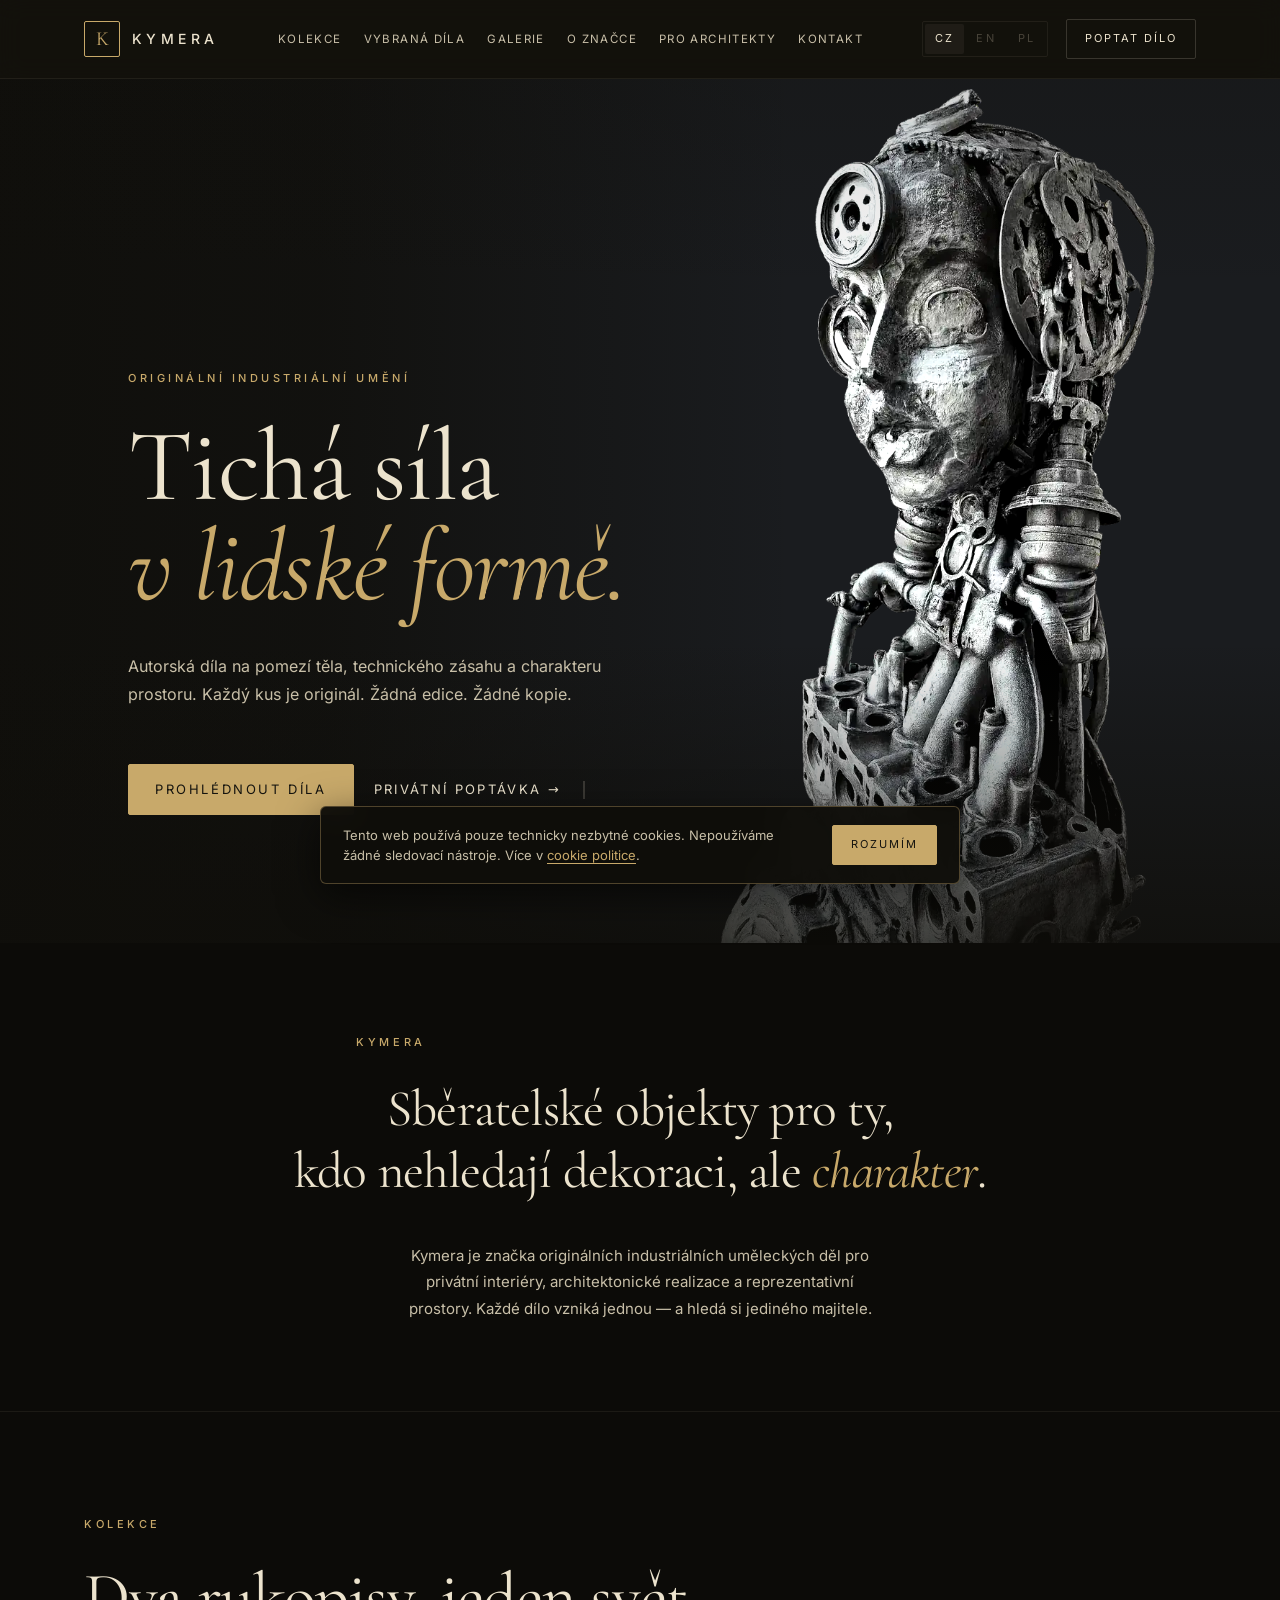
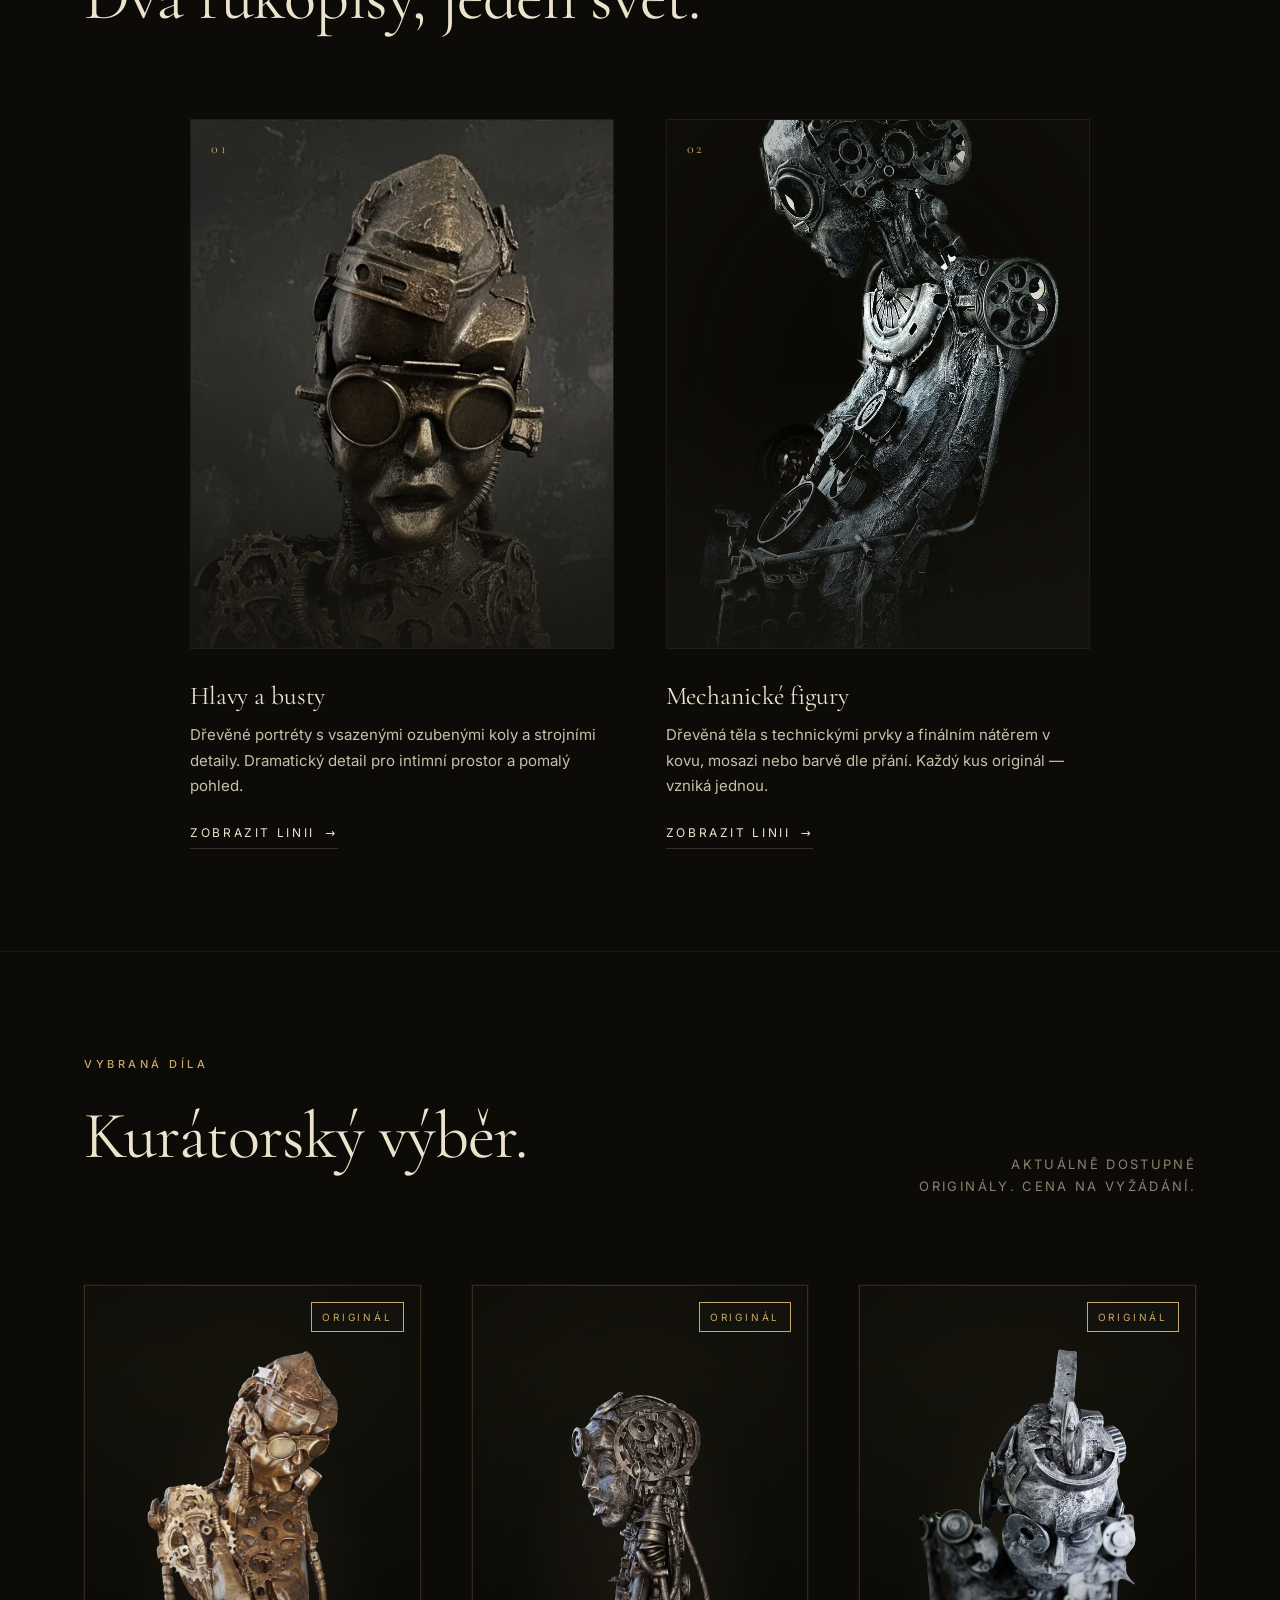
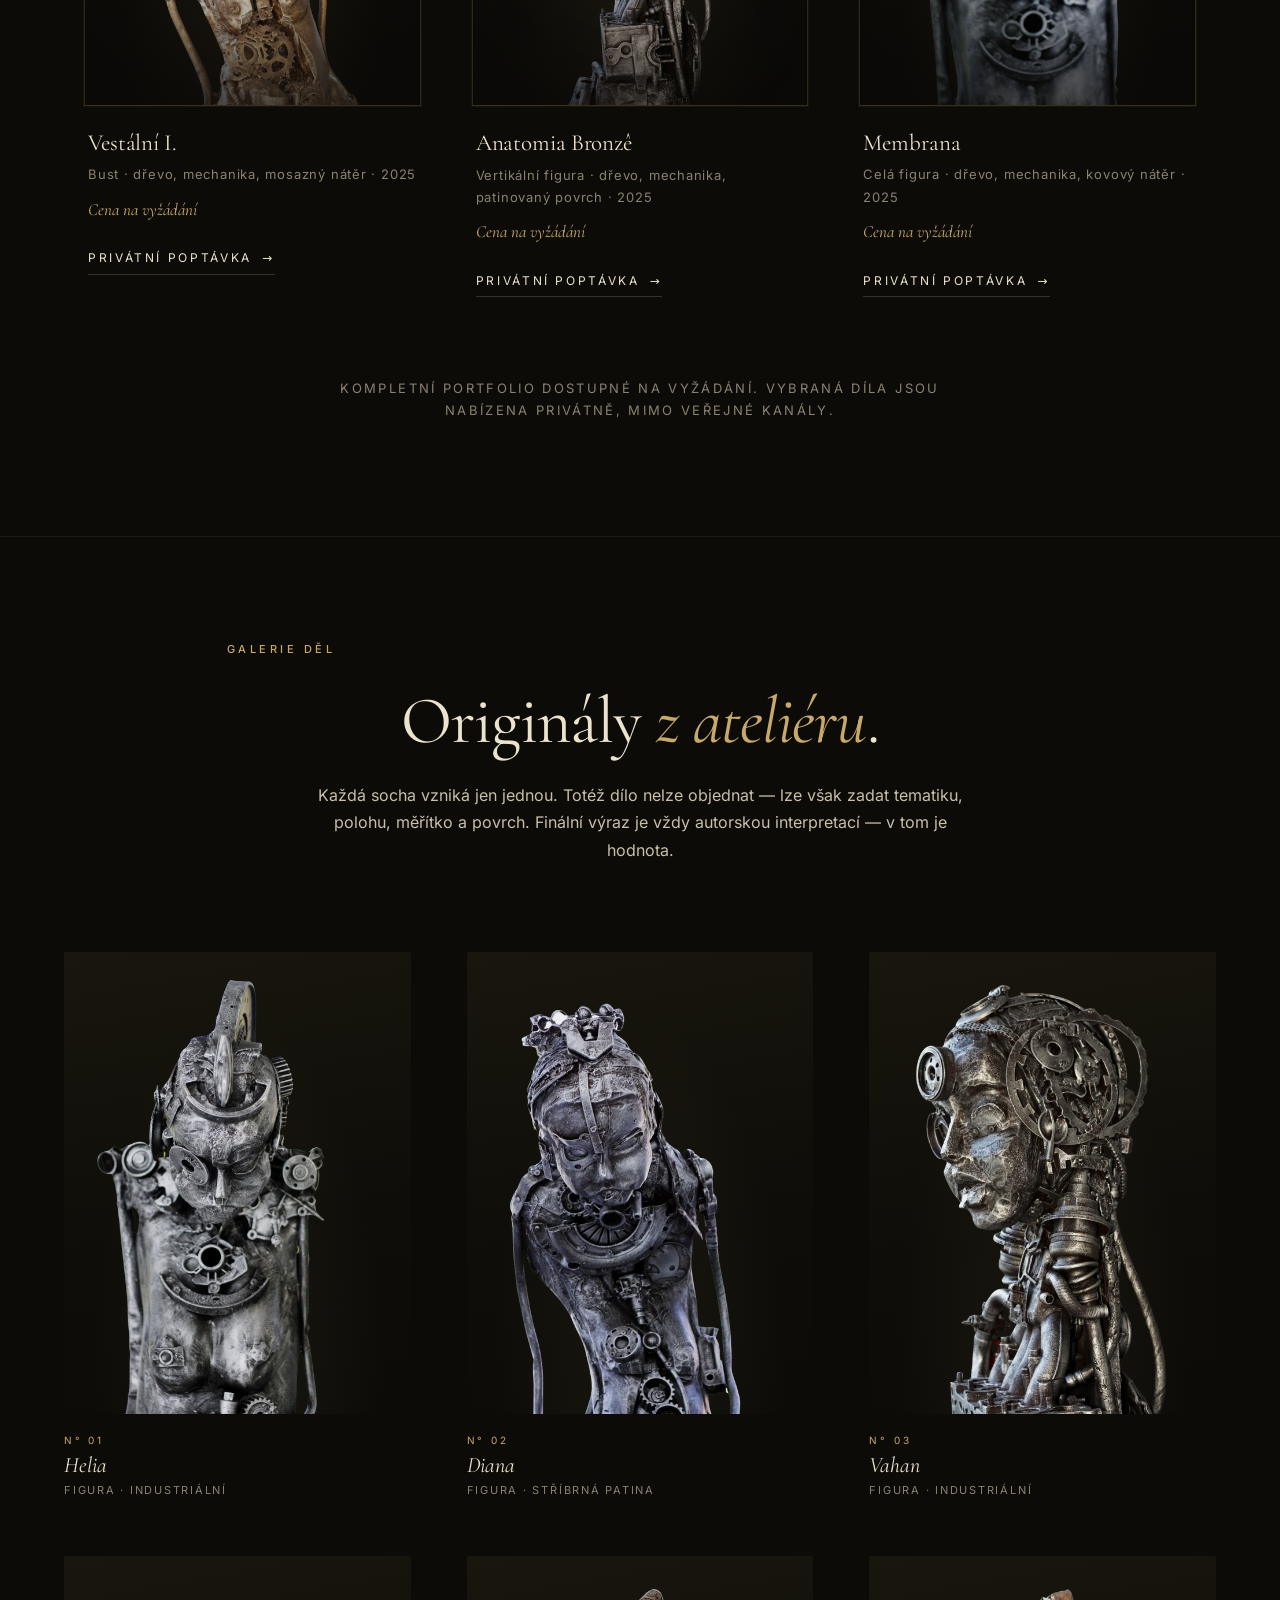
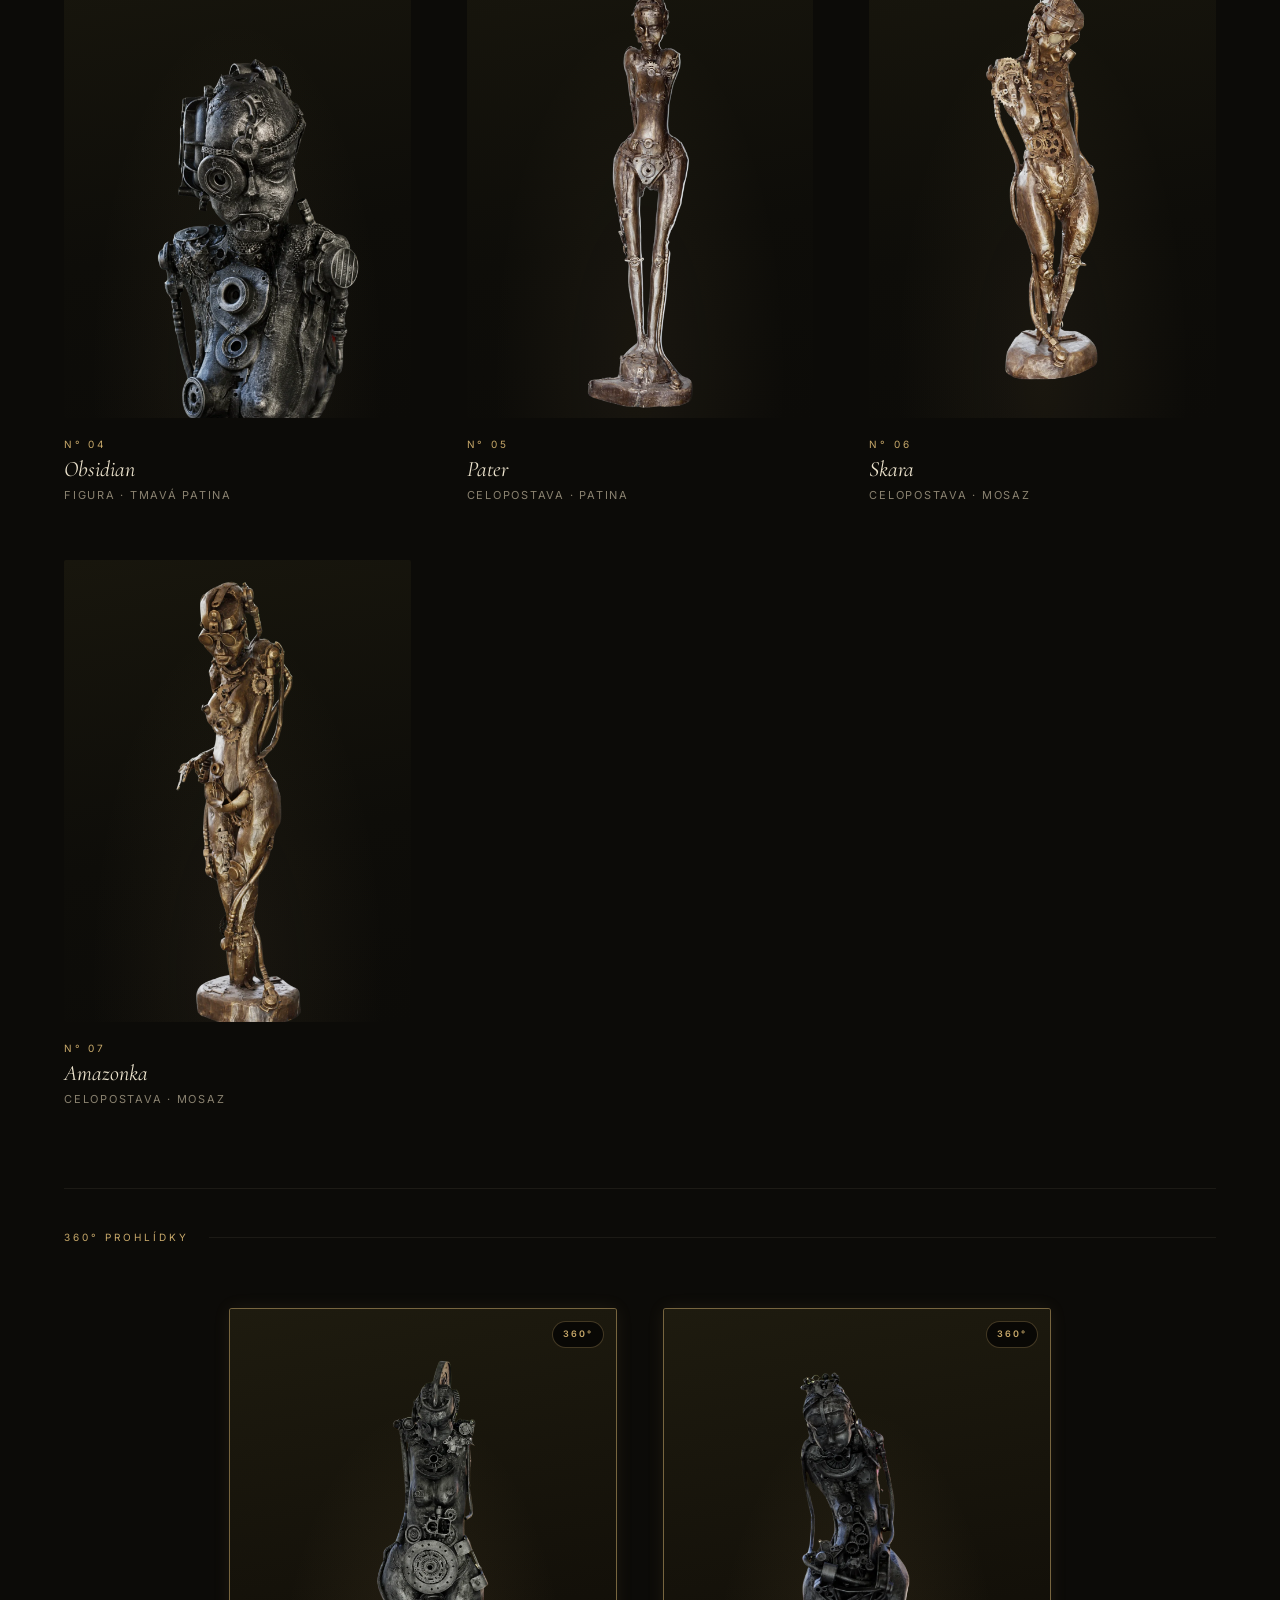
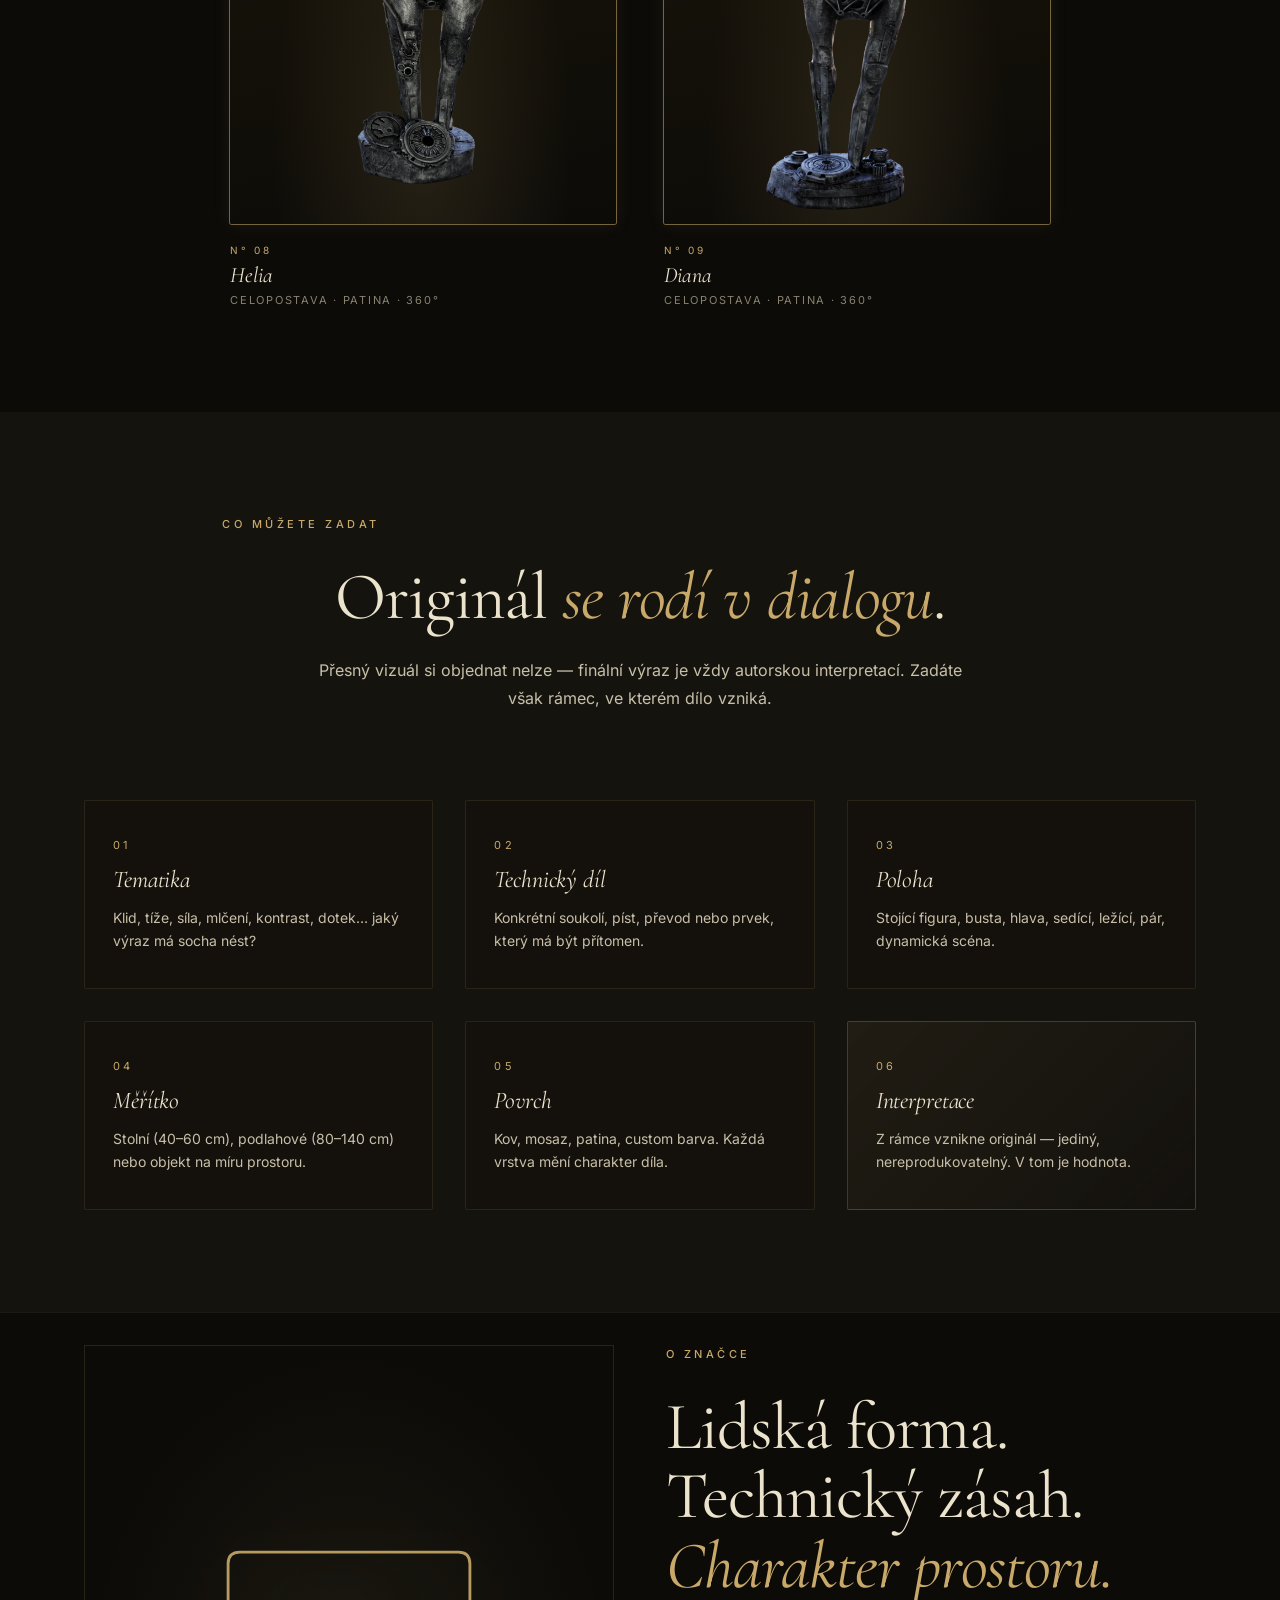
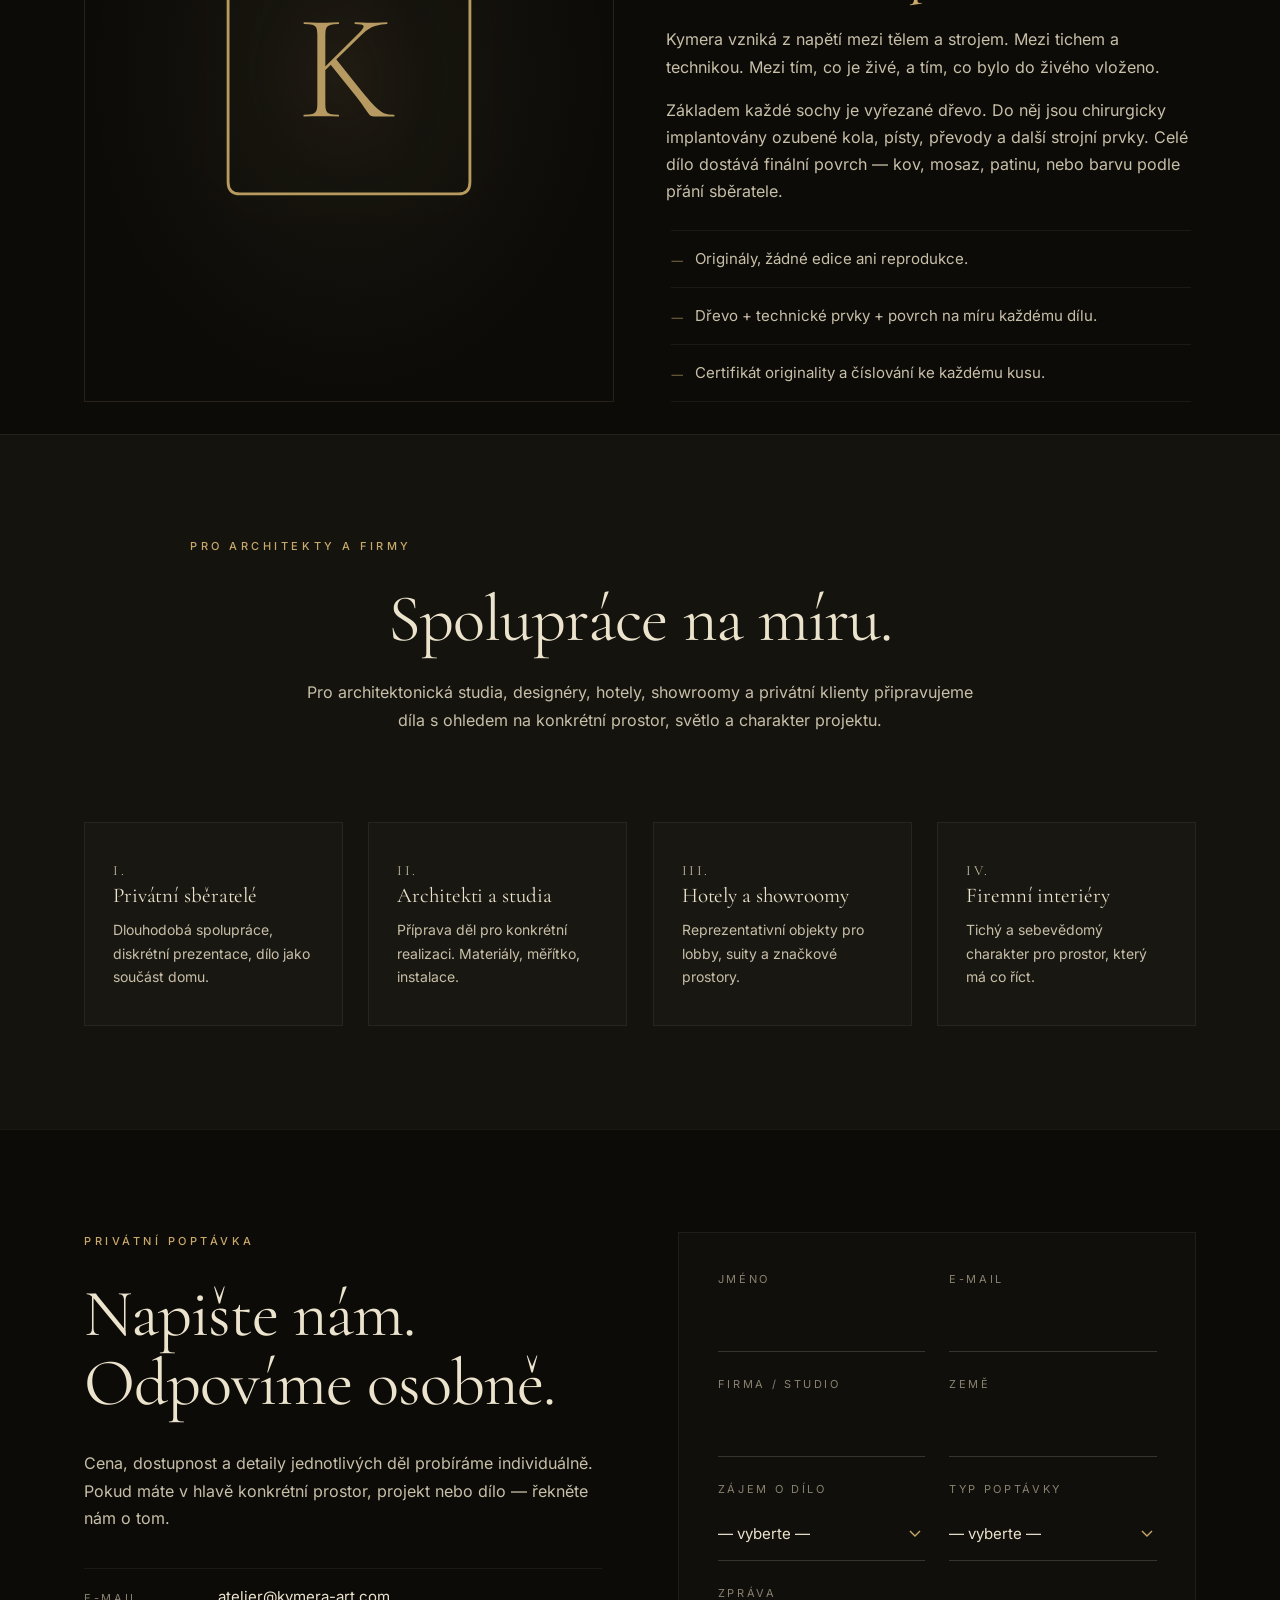
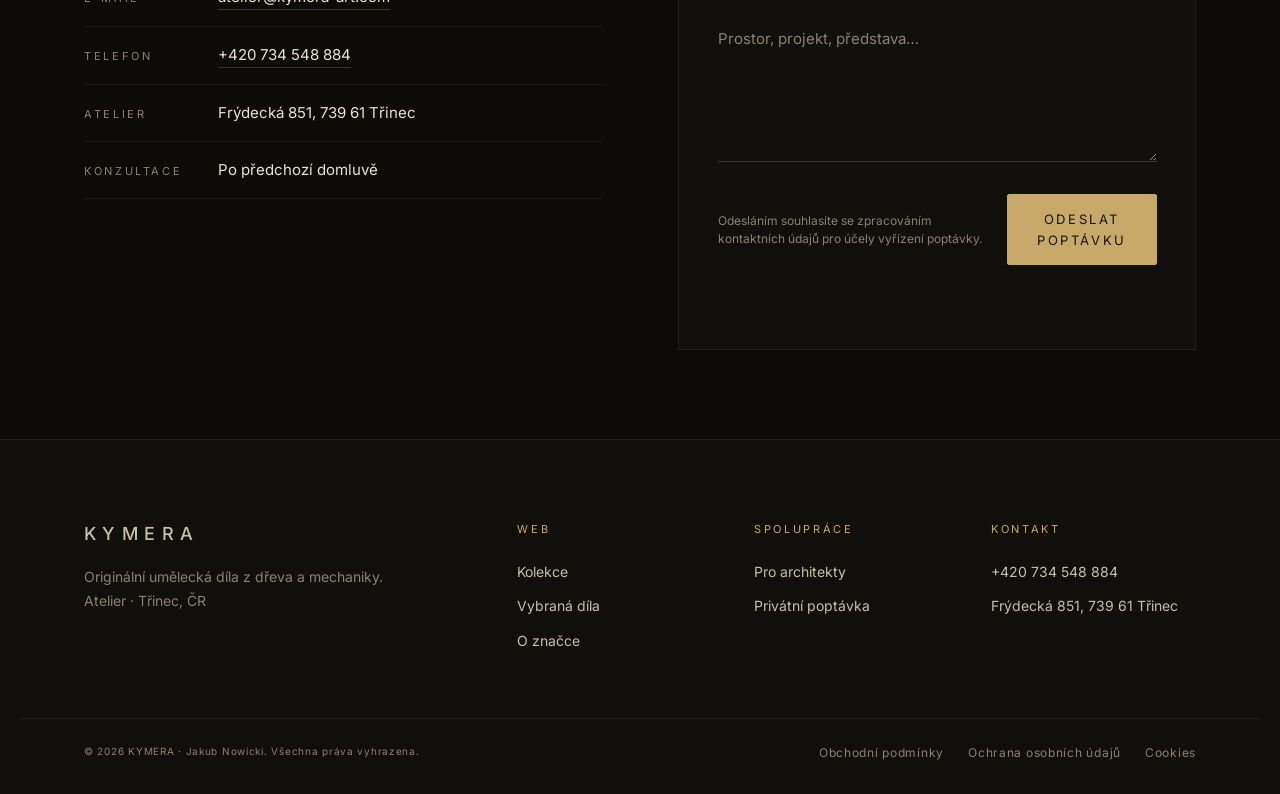
==== commit 01de81f6: "360 viewer: remove ghosting, snap to frame, zoom hint pill; O značce: logo mark; Kolekce: 2-card gri" ====
--- a/index.html
+++ b/index.html
@@ -754,8 +754,8 @@
     <!-- ================= O ZNAČCE ================= -->
     <section id="o-znacce" class="section section-about">
       <div class="container split">
-        <div class="about-media">
-          <div class="about-image" style="background-image: url('assets/img/about.webp');"></div>
+        <div class="about-media about-media--logo">
+          <img src="assets/img/logo-mark.svg" alt="Kymera" class="about-logo-mark">
         </div>
         <div class="about-body">
           <p class="eyebrow">O značce</p>
--- a/style.css
+++ b/style.css
@@ -421,8 +421,34 @@
   background-size:cover; background-position:center;
   background-color:#1a1812;
 }
+.section-about{ padding:clamp(24px, 2.5vw, 40px) 0; }
+.section-about .split{ align-items:stretch; gap:clamp(32px, 4vw, 64px); }
+.about-media--logo{ aspect-ratio:unset !important; }
+.about-media--logo{
+  aspect-ratio: 1;
+  position:relative;
+  display:flex; align-items:center; justify-content:center;
+  background: radial-gradient(ellipse at center, rgba(200,169,106,.07) 0%, transparent 70%);
+  border:1px solid rgba(200,169,106,.15);
+}
+.about-media--logo .about-logo-mark{
+  position:absolute;
+  top:50%; left:50%;
+  transform:translate(-50%, -50%);
+}
+.about-logo-mark{
+  width: 55%;
+  max-width: 260px;
+  opacity: 0.90;
+  filter: drop-shadow(0 0 40px rgba(200,169,106,.35));
+  animation: about-mark-pulse 4s ease-in-out infinite;
+}
+@keyframes about-mark-pulse {
+  0%,100% { filter: drop-shadow(0 0 28px rgba(200,169,106,.28)); }
+  50%      { filter: drop-shadow(0 0 56px rgba(200,169,106,.55)); }
+}
 .about-body h2{ margin-bottom:.4em; }
-.about-list{ list-style:none; padding:0; margin:24px 0 0; }
+.about-list{ list-style:none; padding:0; margin:24px auto 0; max-width:520px; }
 .about-list li{
   padding:16px 0;
   border-top:1px solid var(--line);
--- a/assets/360/viewer.css
+++ b/assets/360/viewer.css
@@ -99,7 +99,6 @@
   object-fit: contain;
   transform: translate(-50%, -50%);
   pointer-events: none;
-  transition: opacity 0.06s linear;
   will-change: opacity;
   filter: drop-shadow(0 12px 48px rgba(0, 0, 0, 0.7));
 }
@@ -290,6 +289,36 @@
   .v360-progress { bottom: 20px; width: 60vw; }
 }
 
+/* ── Zoom indicator (desktop only) ── */
+.v360-zoom-hint {
+  position: absolute;
+  bottom: 28px;
+  right: 28px;
+  z-index: 3;
+  display: none;
+  align-items: center;
+  gap: 7px;
+  background: rgba(12, 11, 8, 0.88);
+  backdrop-filter: blur(12px);
+  -webkit-backdrop-filter: blur(12px);
+  border: 1px solid rgba(200, 169, 106, 0.22);
+  border-radius: 999px;
+  padding: 9px 16px;
+  color: rgba(200, 191, 168, 0.80);
+  font-family: 'Inter', sans-serif;
+  font-size: 11px;
+  font-weight: 500;
+  letter-spacing: 0.14em;
+  text-transform: uppercase;
+  pointer-events: none;
+  user-select: none;
+  white-space: nowrap;
+}
+.v360-zoom-hint svg { opacity: 0.85; color: #c8a96a; }
+@media (pointer: fine) {
+  .v360-zoom-hint { display: flex; }
+}
+
 /* ── 360 gallery item frame ── */
 .gallery-item--360 > button {
   box-shadow:
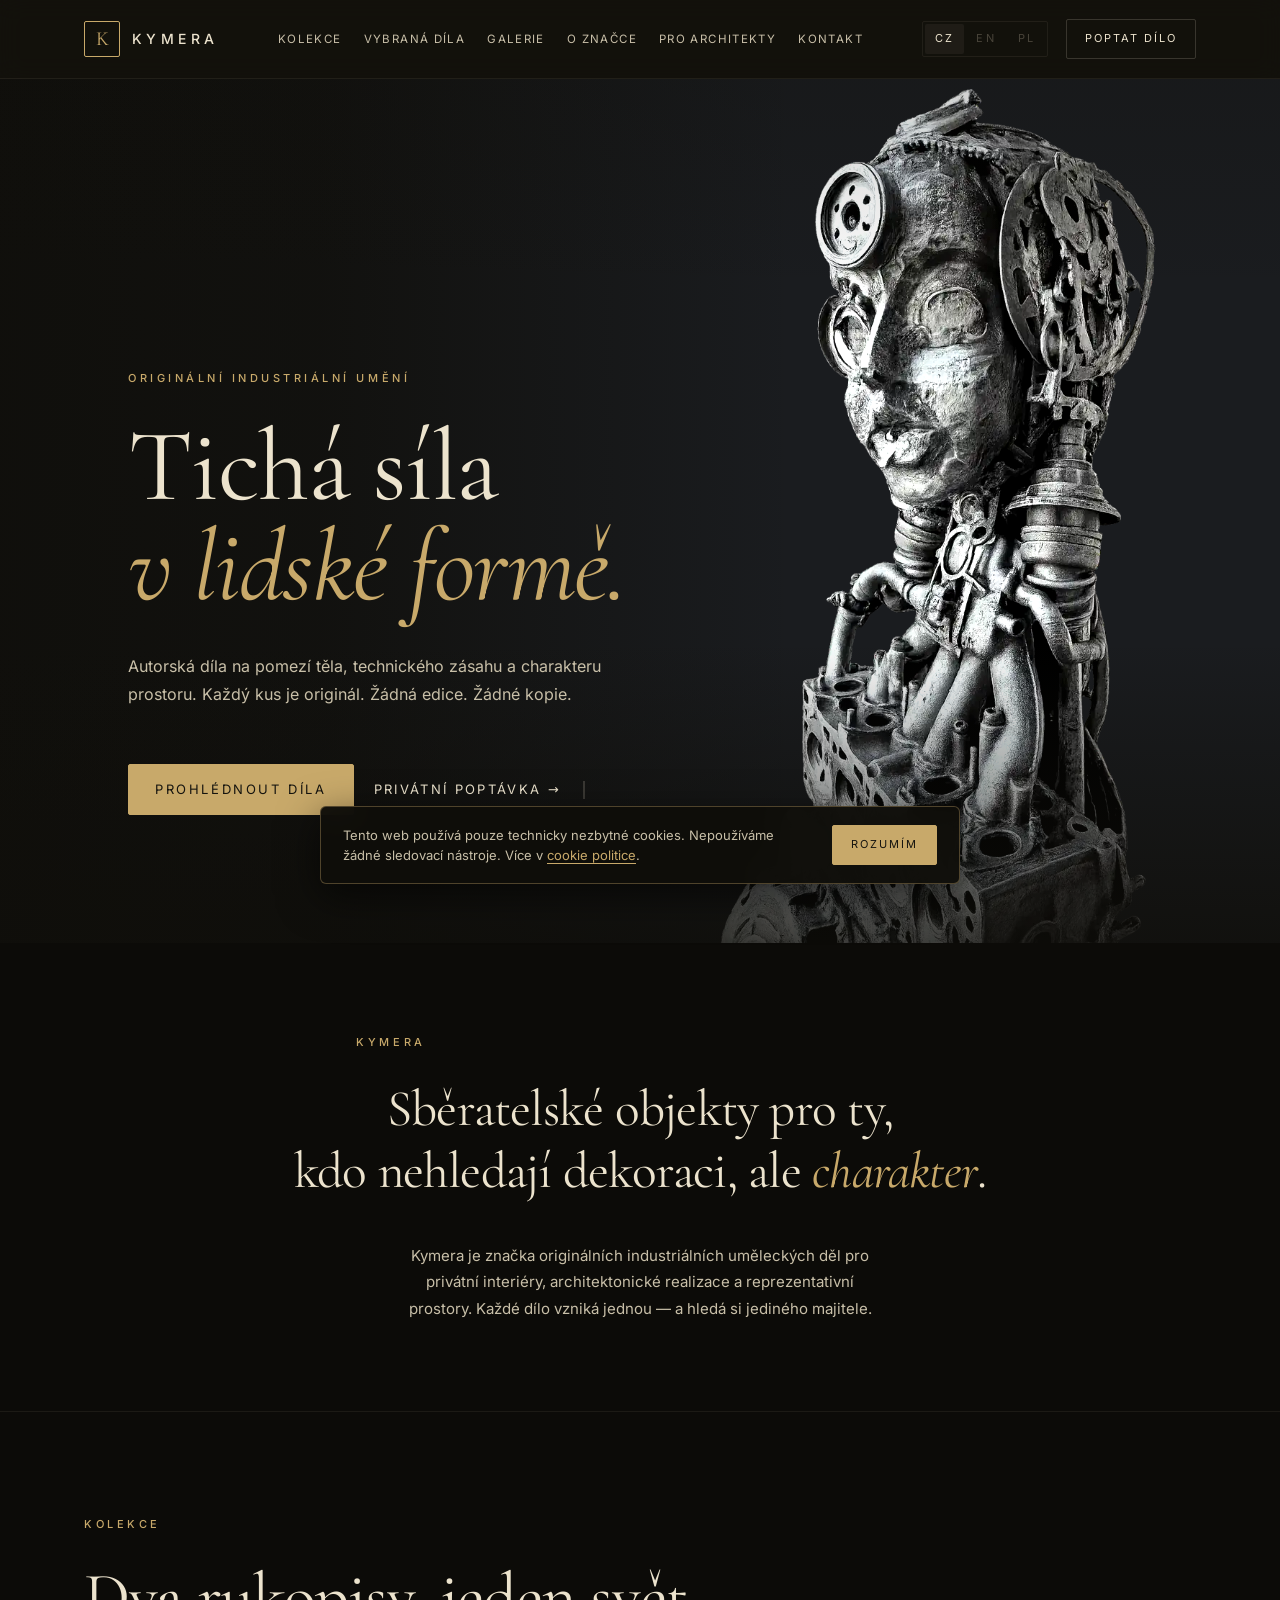
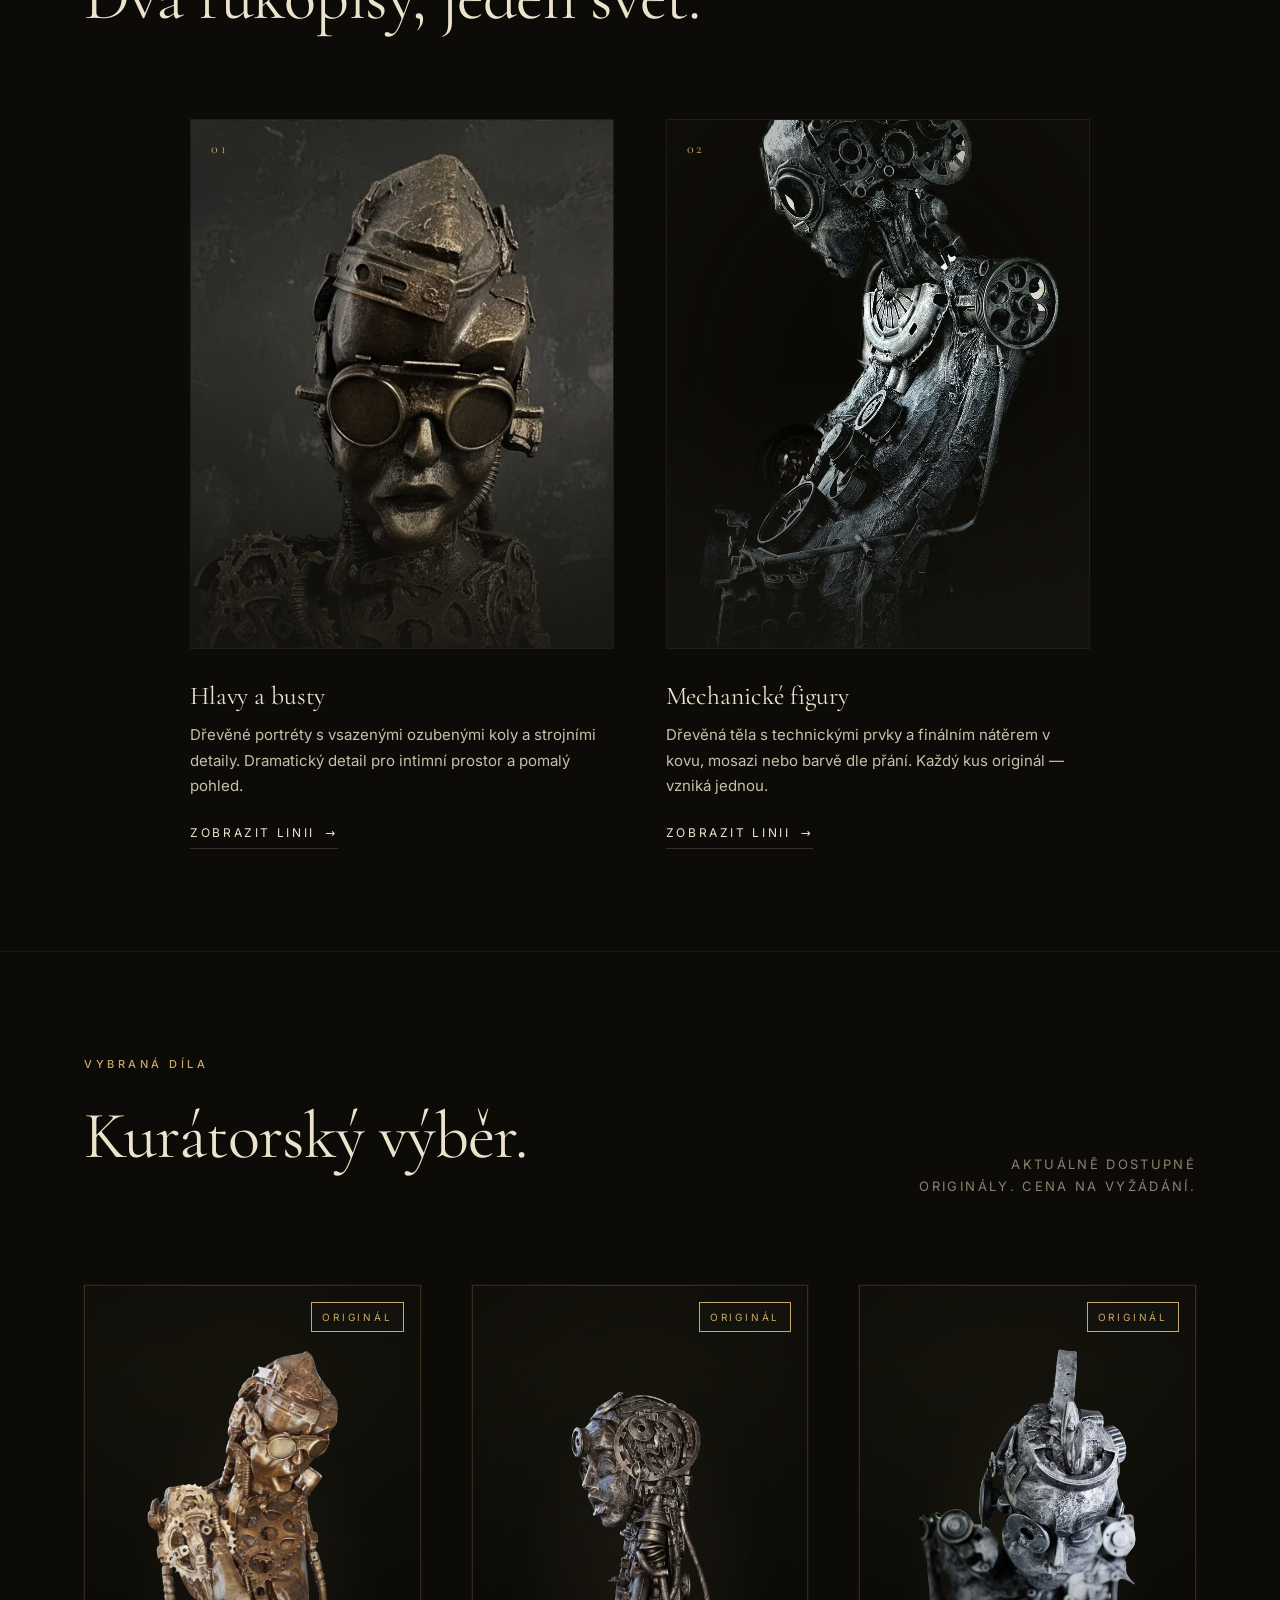
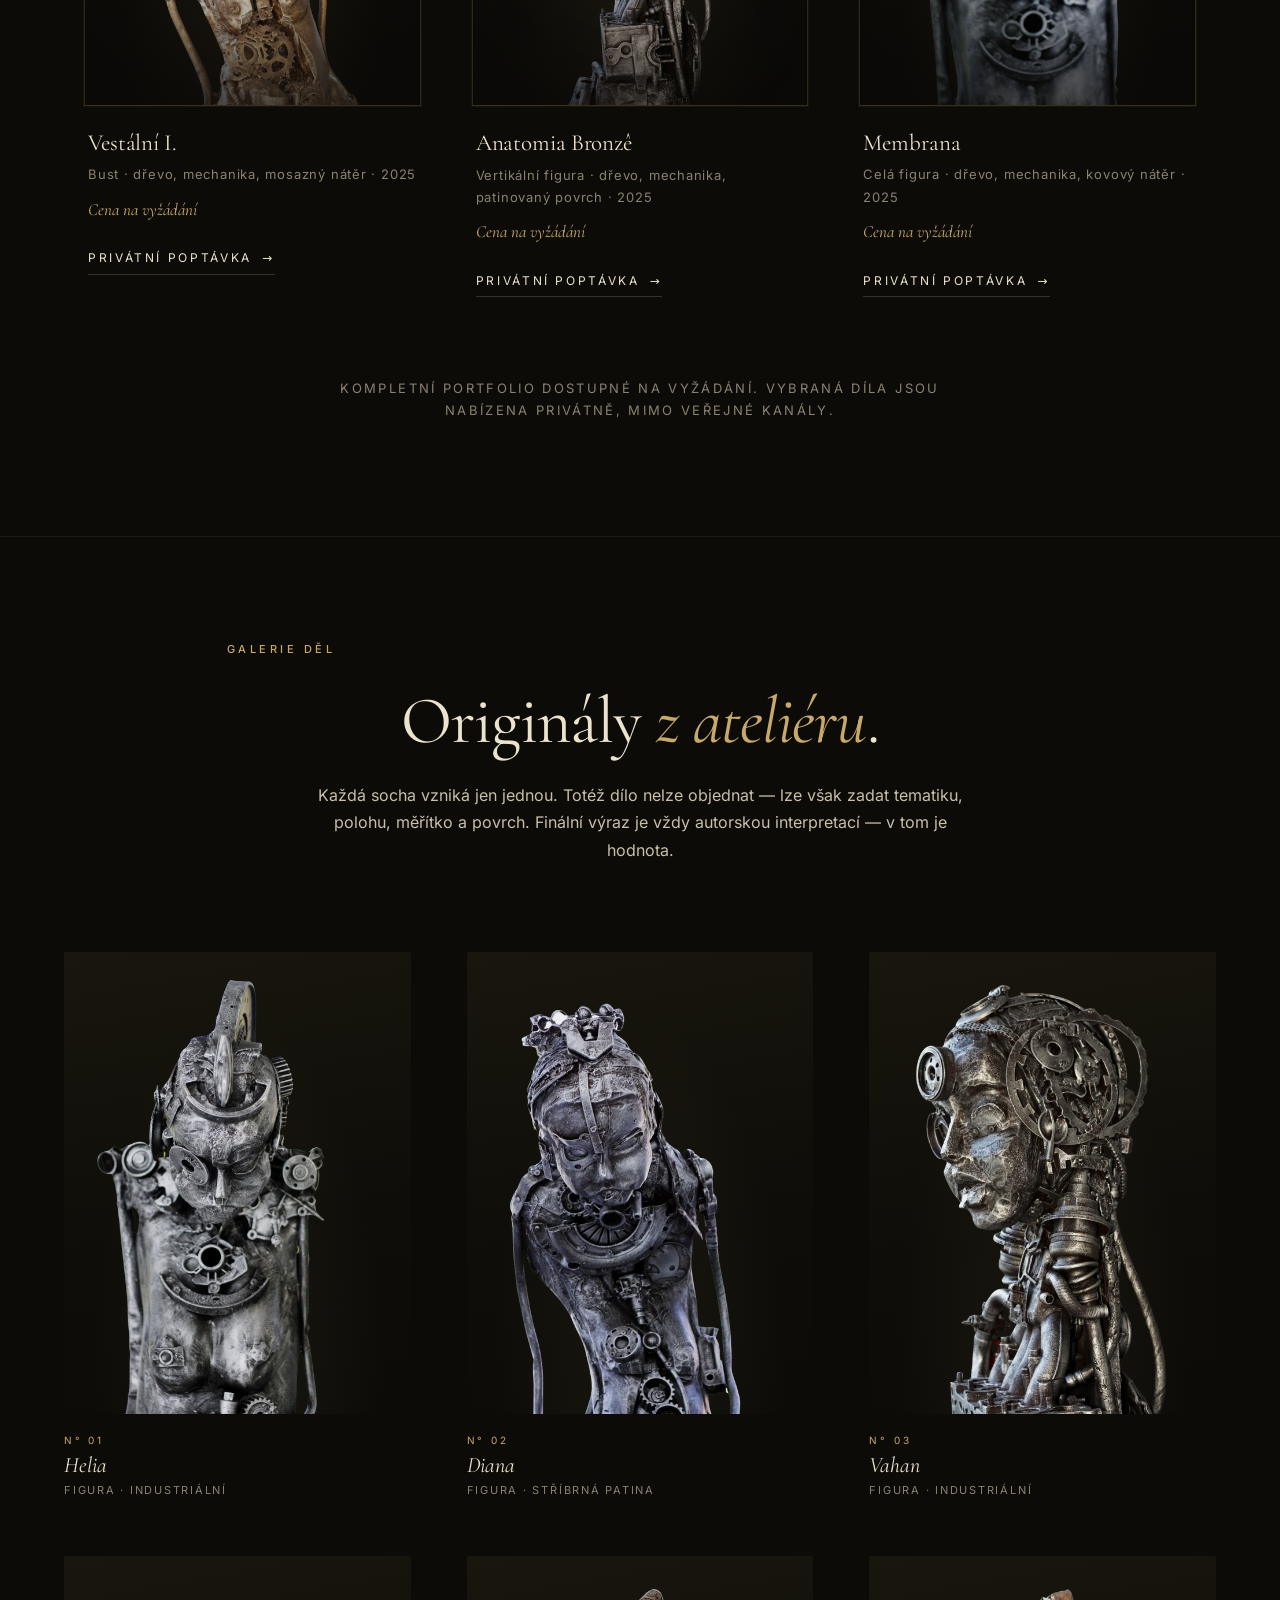
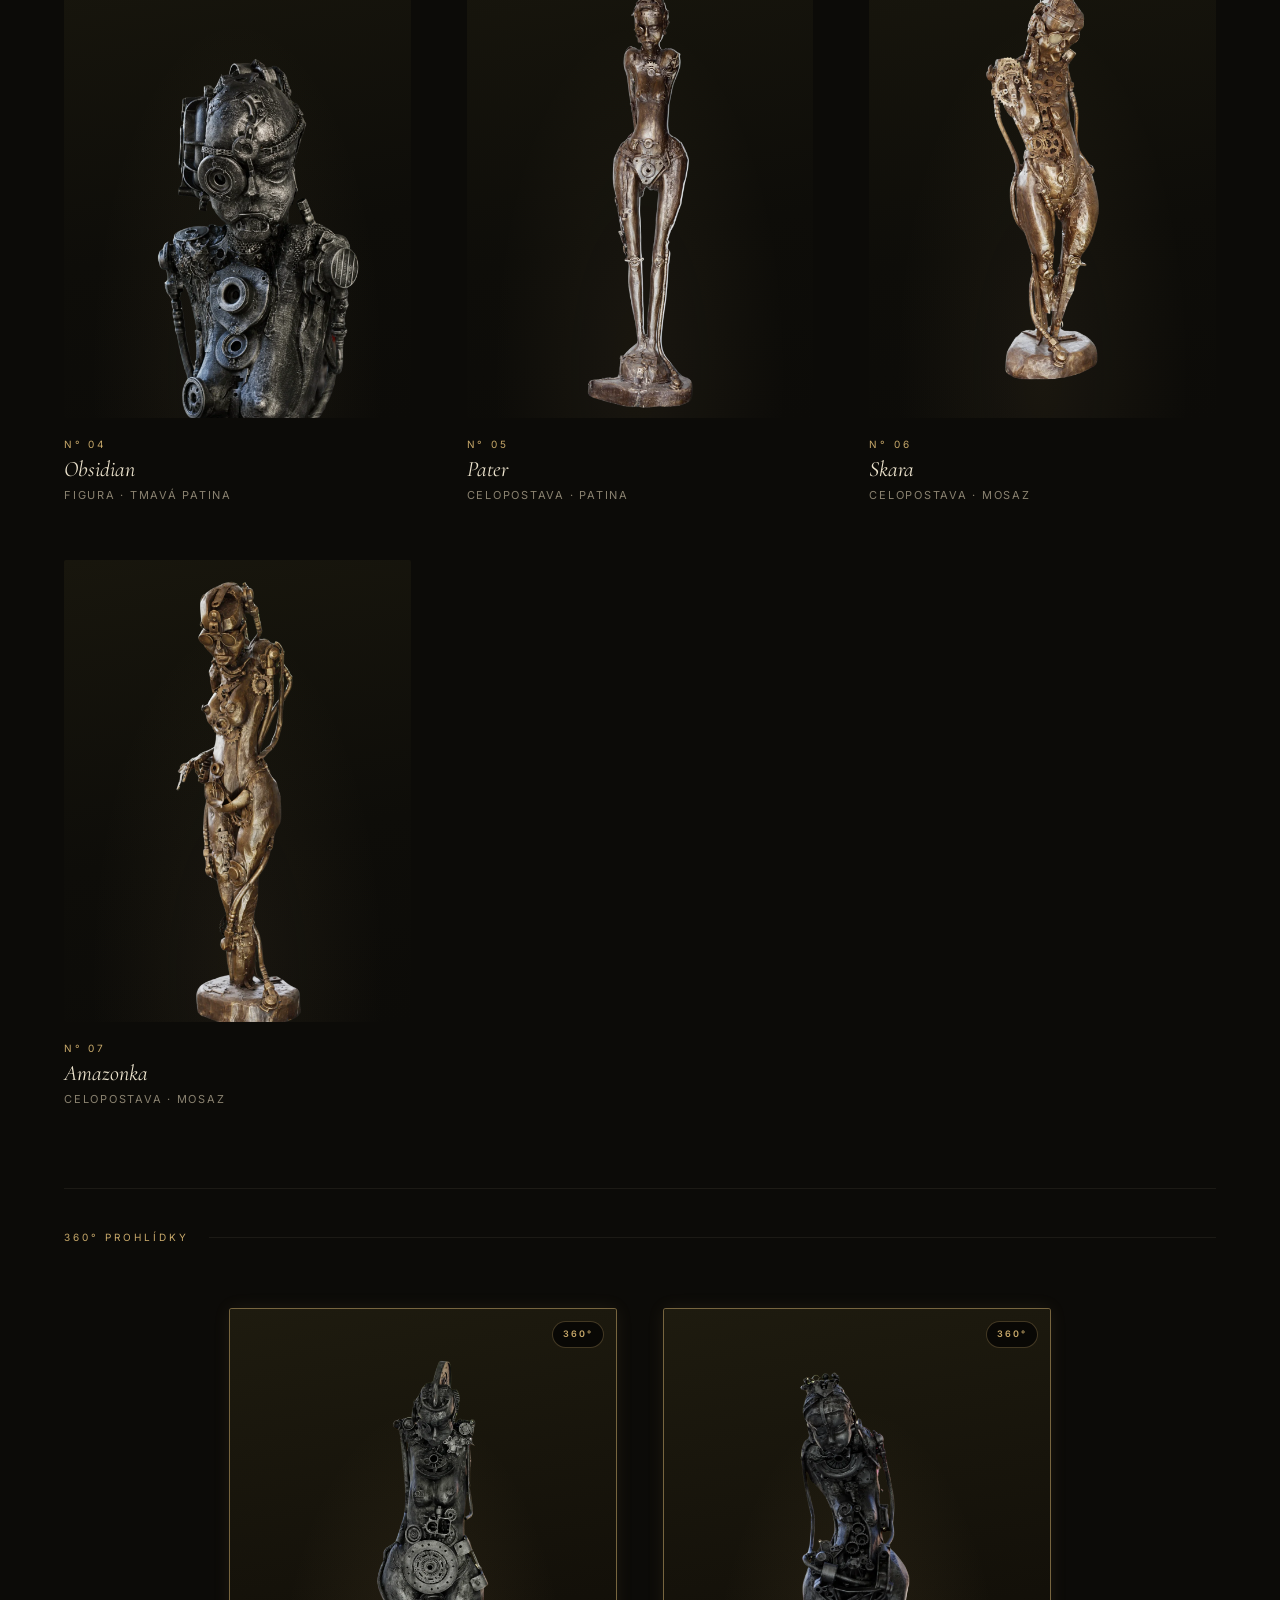
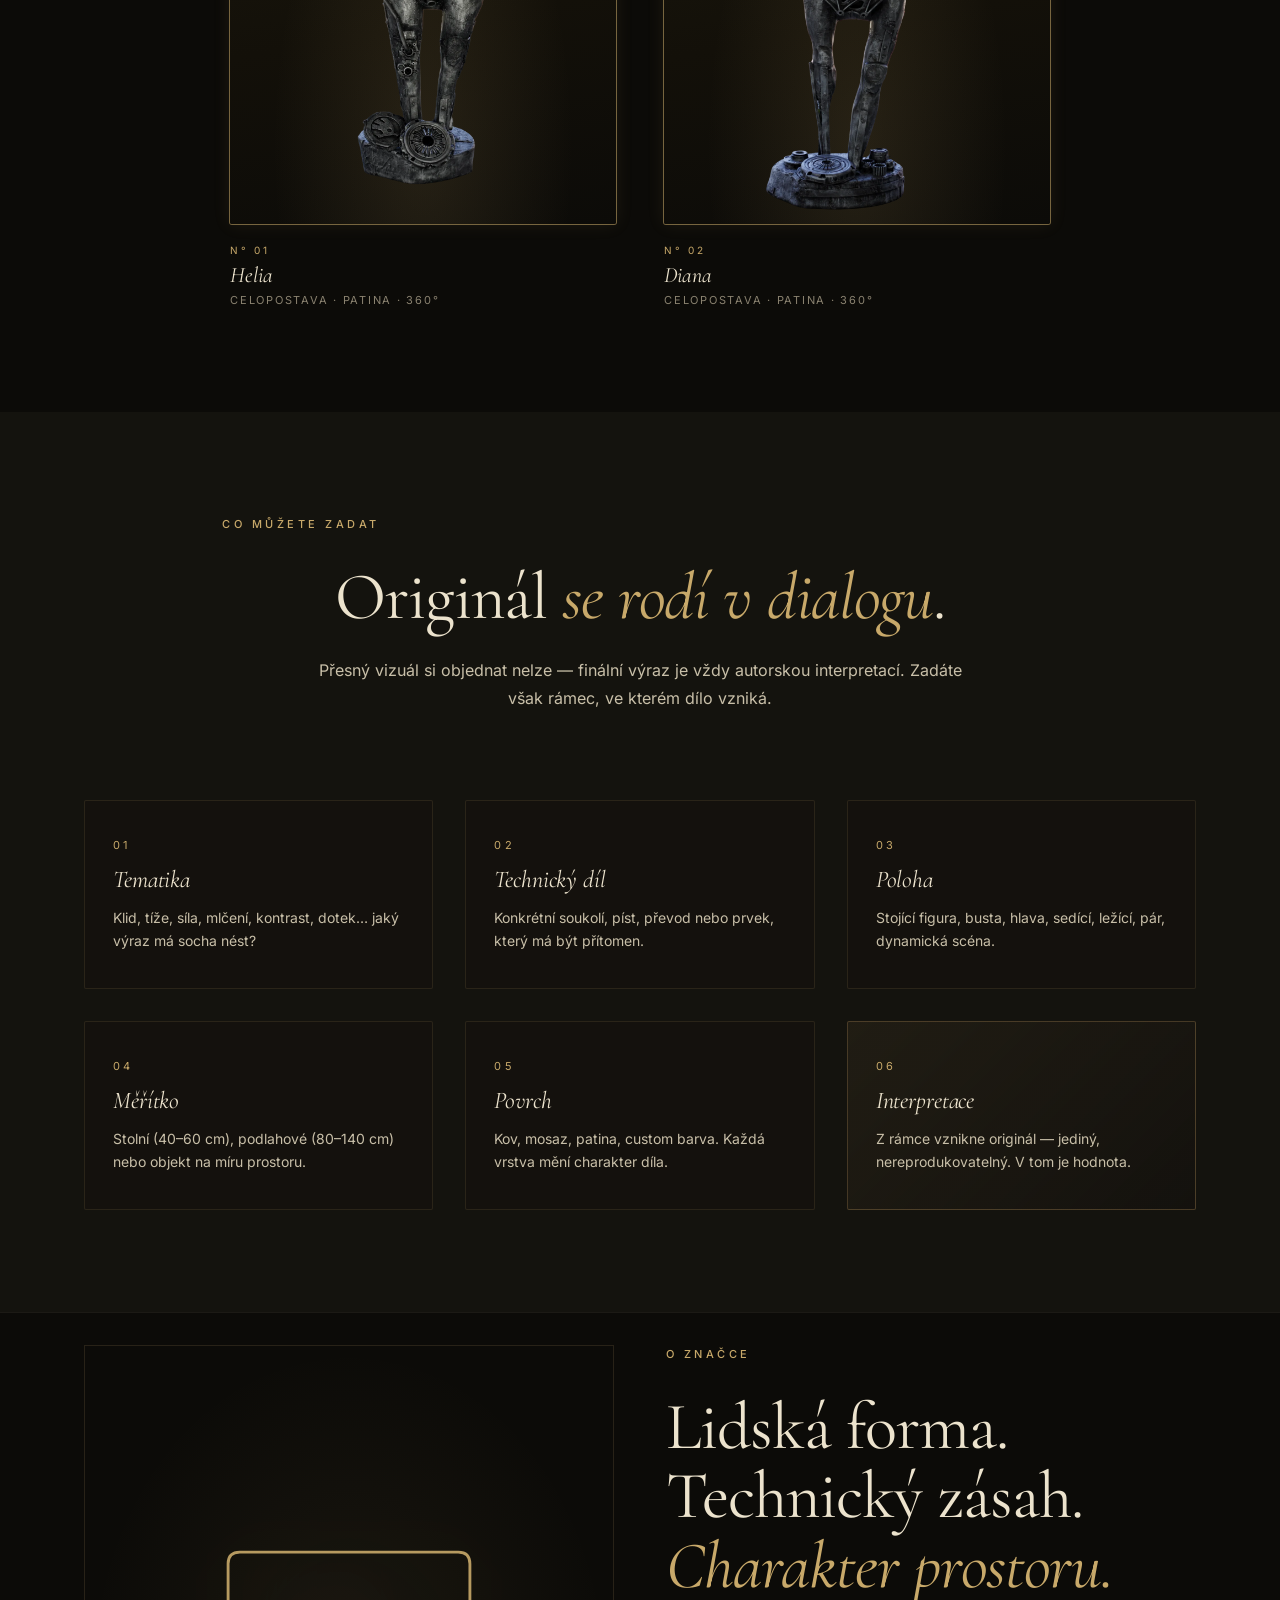
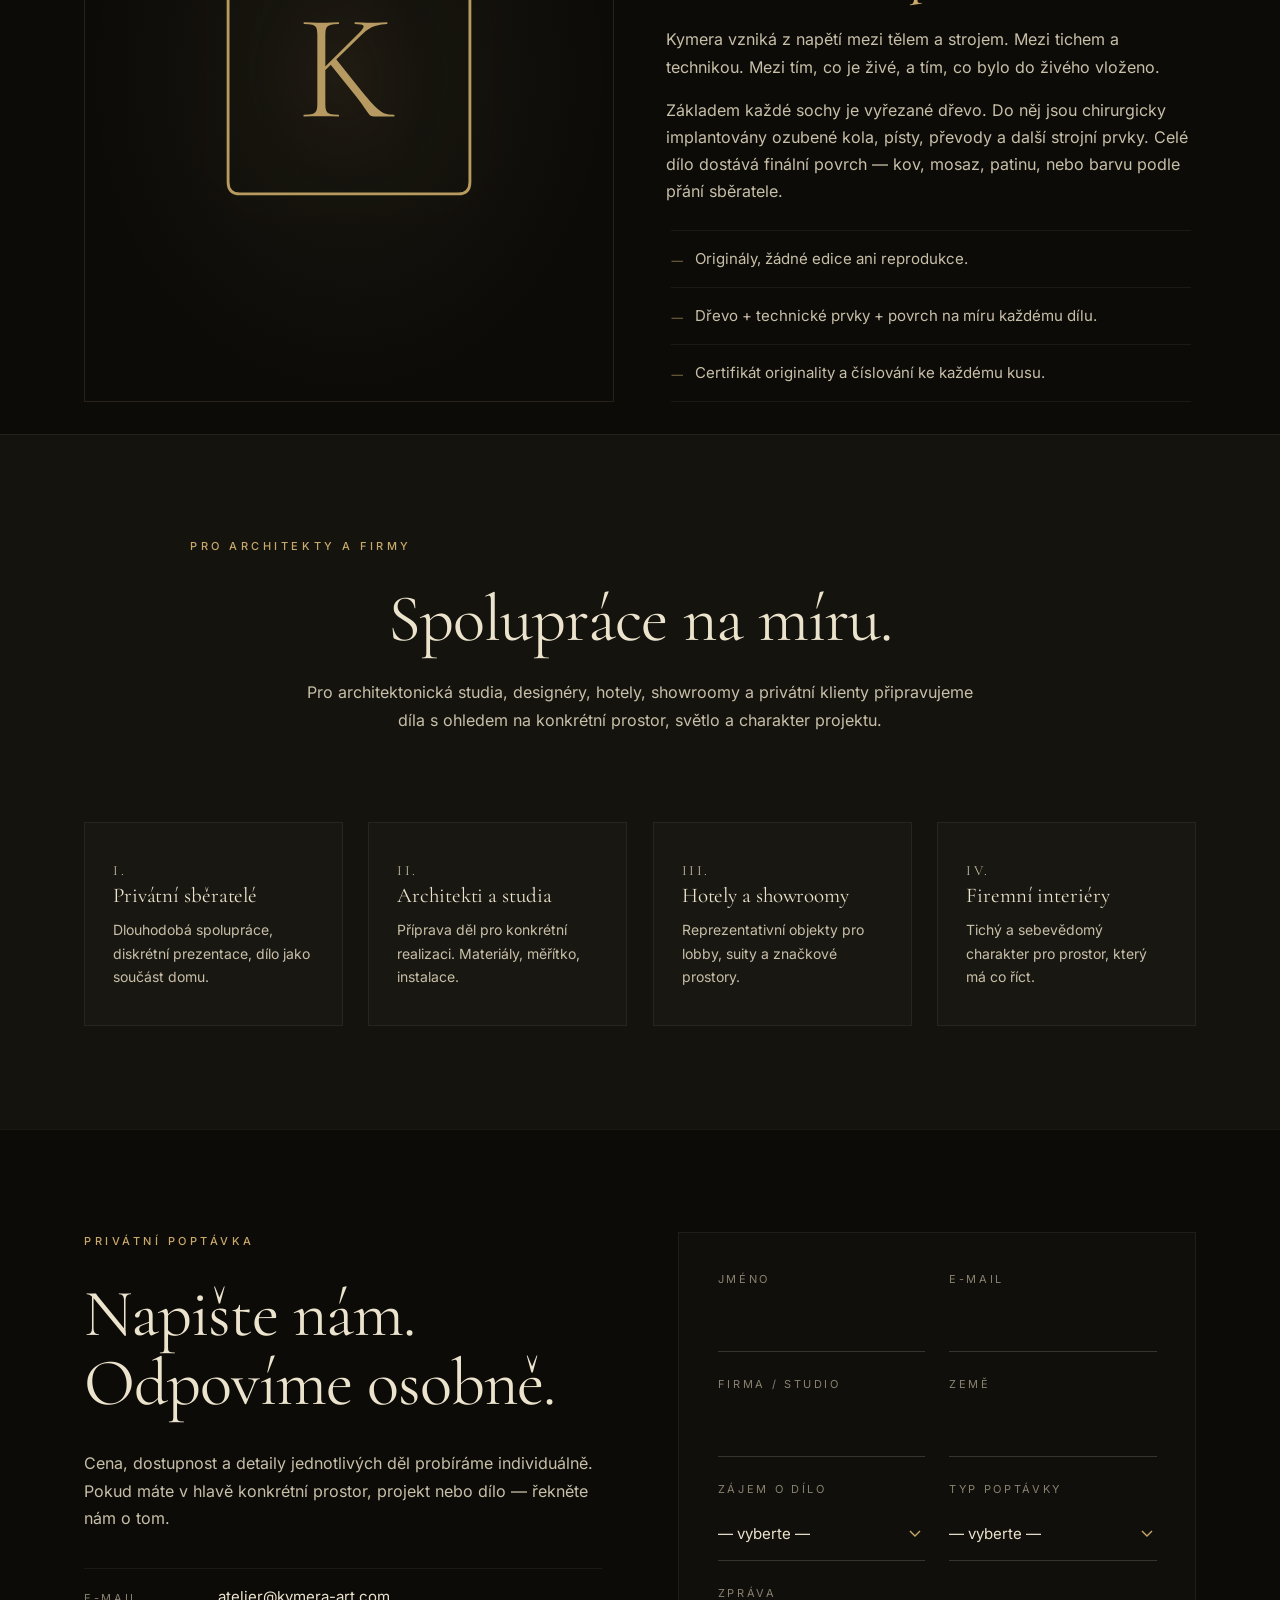
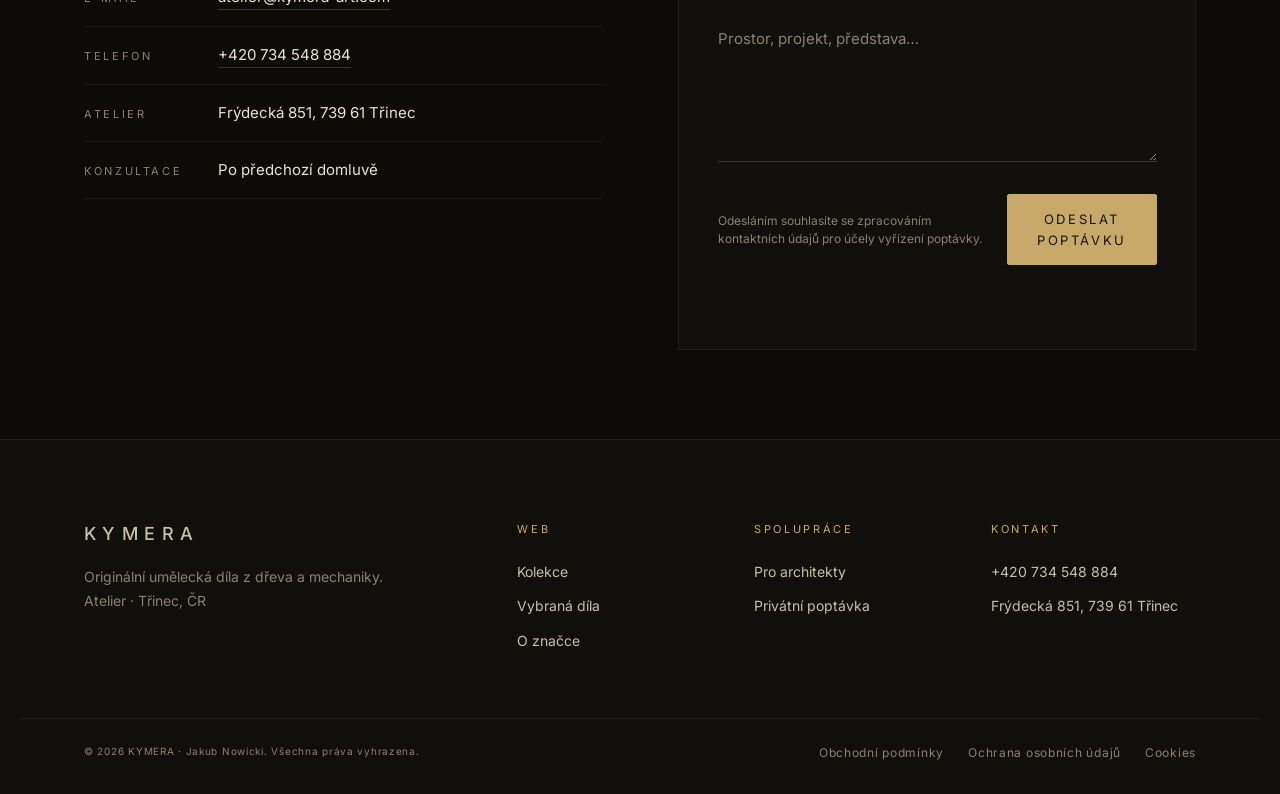
==== commit f2b29891: "Galerie: 360° sochy číslování N° 01/02 místo 08/09 Co-Authored-By: Claude Sonnet 4.6 <noreply@anthro" ====
--- a/index.html
+++ b/index.html
@@ -678,12 +678,12 @@
             <figure class="gallery-item gallery-item--360 gallery-item--360-main" data-idx="7">
               <span class="v360-badge" aria-hidden="true">360°</span>
               <button type="button" data-v360="helia" aria-label="Otevřít 360° prohlížeč — Helia"><img src="assets/galerie/g08_helia_thumb.webp" alt="KYMERA — Helia, celopostava · 360°" loading="lazy"/></button>
-              <figcaption><span class="work-no">N° 08</span> <span class="work-name">Helia</span> <span class="work-tag">Celopostava · patina · 360°</span></figcaption>
+              <figcaption><span class="work-no">N° 01</span> <span class="work-name">Helia</span> <span class="work-tag">Celopostava · patina · 360°</span></figcaption>
             </figure>
             <figure class="gallery-item gallery-item--360 gallery-item--360-main" data-idx="8">
               <span class="v360-badge" aria-hidden="true">360°</span>
               <button type="button" data-v360="diana" aria-label="Otevřít 360° prohlížeč — Diana"><img src="assets/galerie/g09_diana_thumb.webp" alt="KYMERA — Diana, celopostava · 360°" loading="lazy"/></button>
-              <figcaption><span class="work-no">N° 09</span> <span class="work-name">Diana</span> <span class="work-tag">Celopostava · patina · 360°</span></figcaption>
+              <figcaption><span class="work-no">N° 02</span> <span class="work-name">Diana</span> <span class="work-tag">Celopostava · patina · 360°</span></figcaption>
             </figure>
           </div>
 
--- a/assets/360/viewer.css
+++ b/assets/360/viewer.css
@@ -292,7 +292,7 @@
 /* ── Zoom indicator (desktop only) ── */
 .v360-zoom-hint {
   position: absolute;
-  bottom: 28px;
+  top: 84px;
   right: 28px;
   z-index: 3;
   display: none;
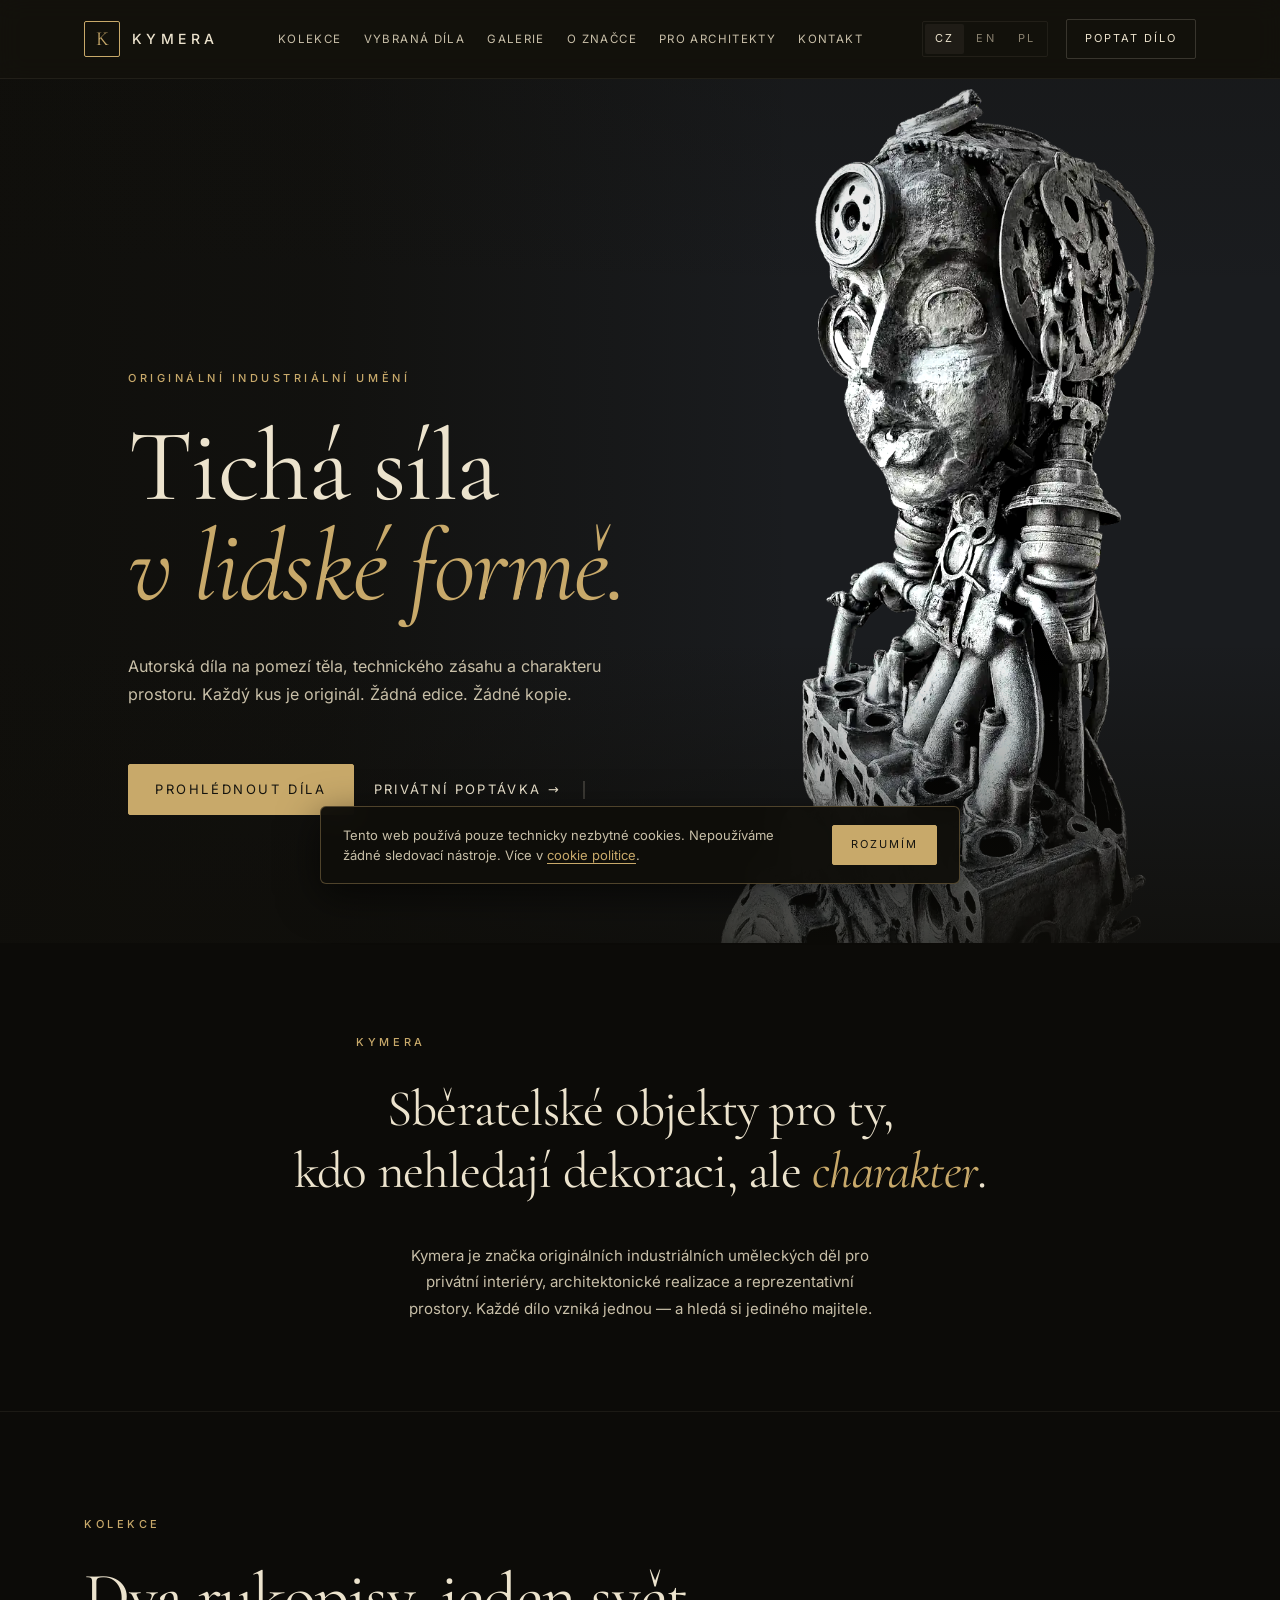
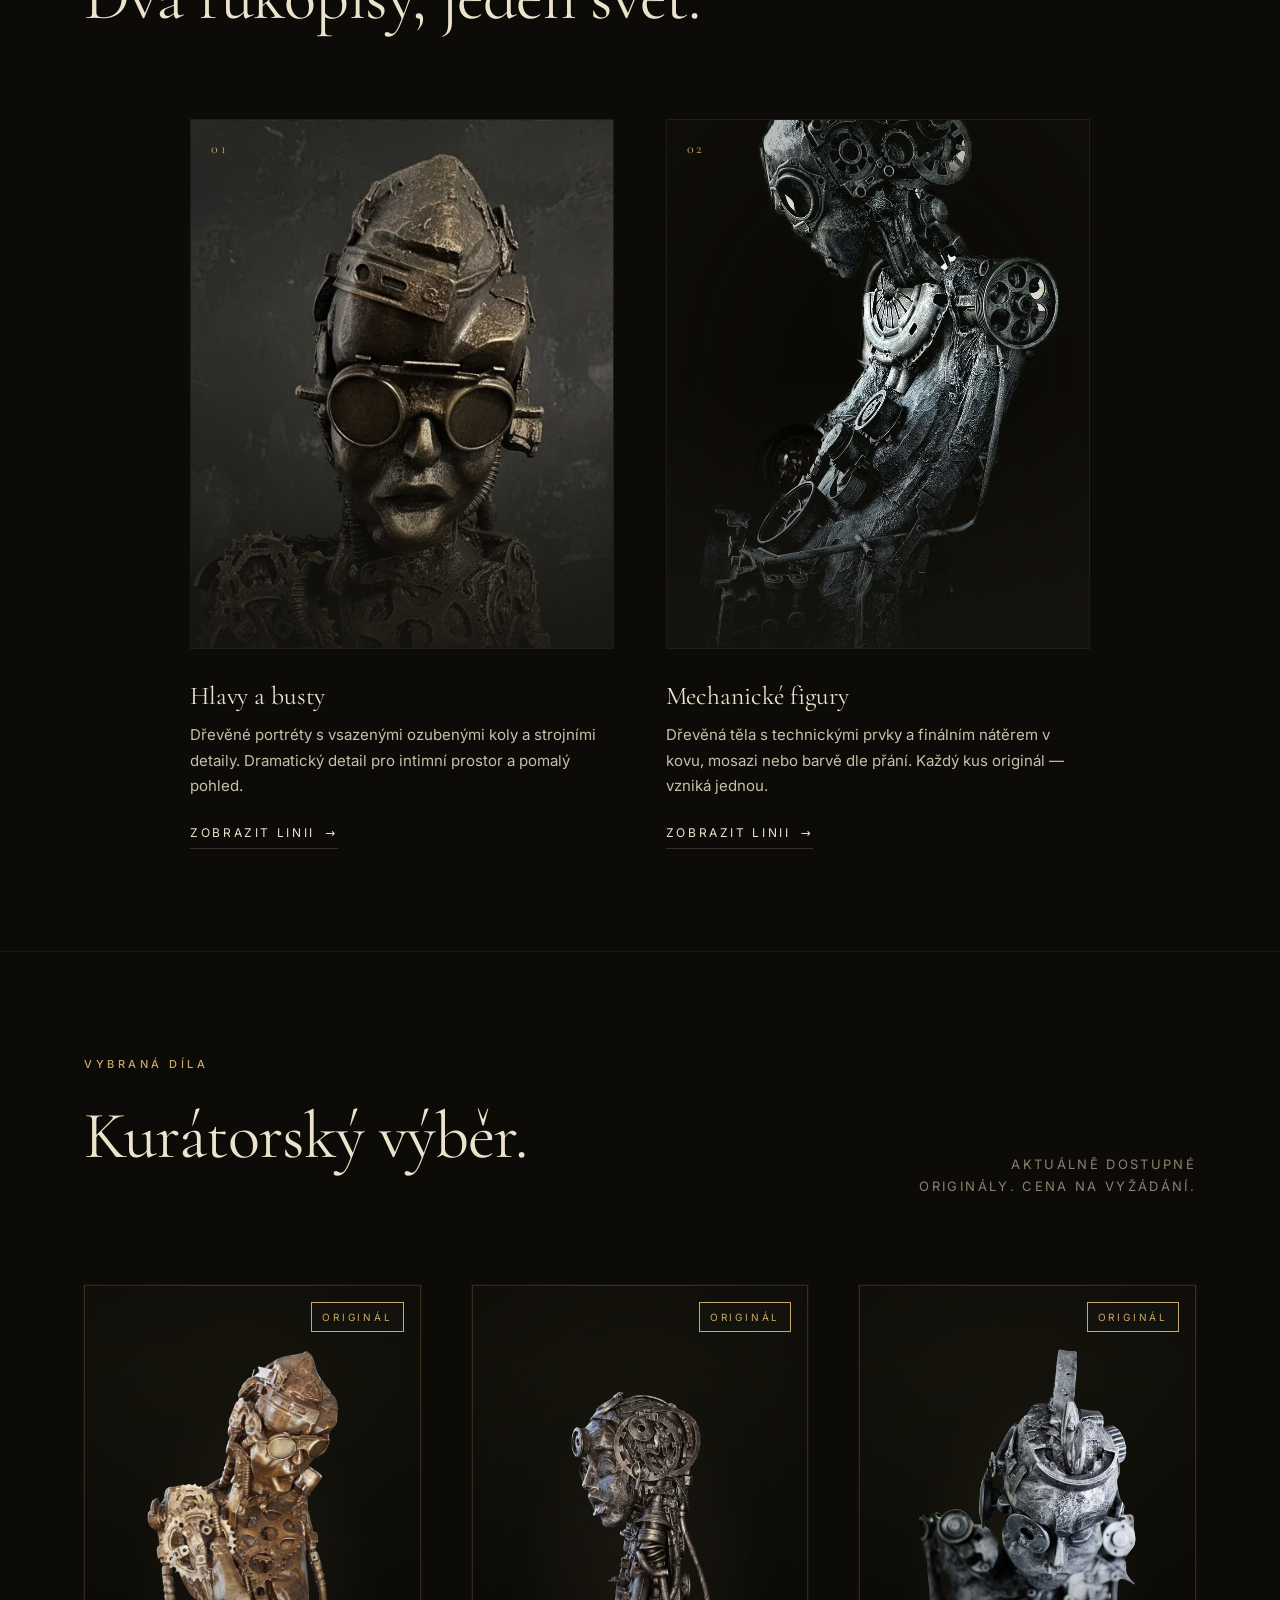
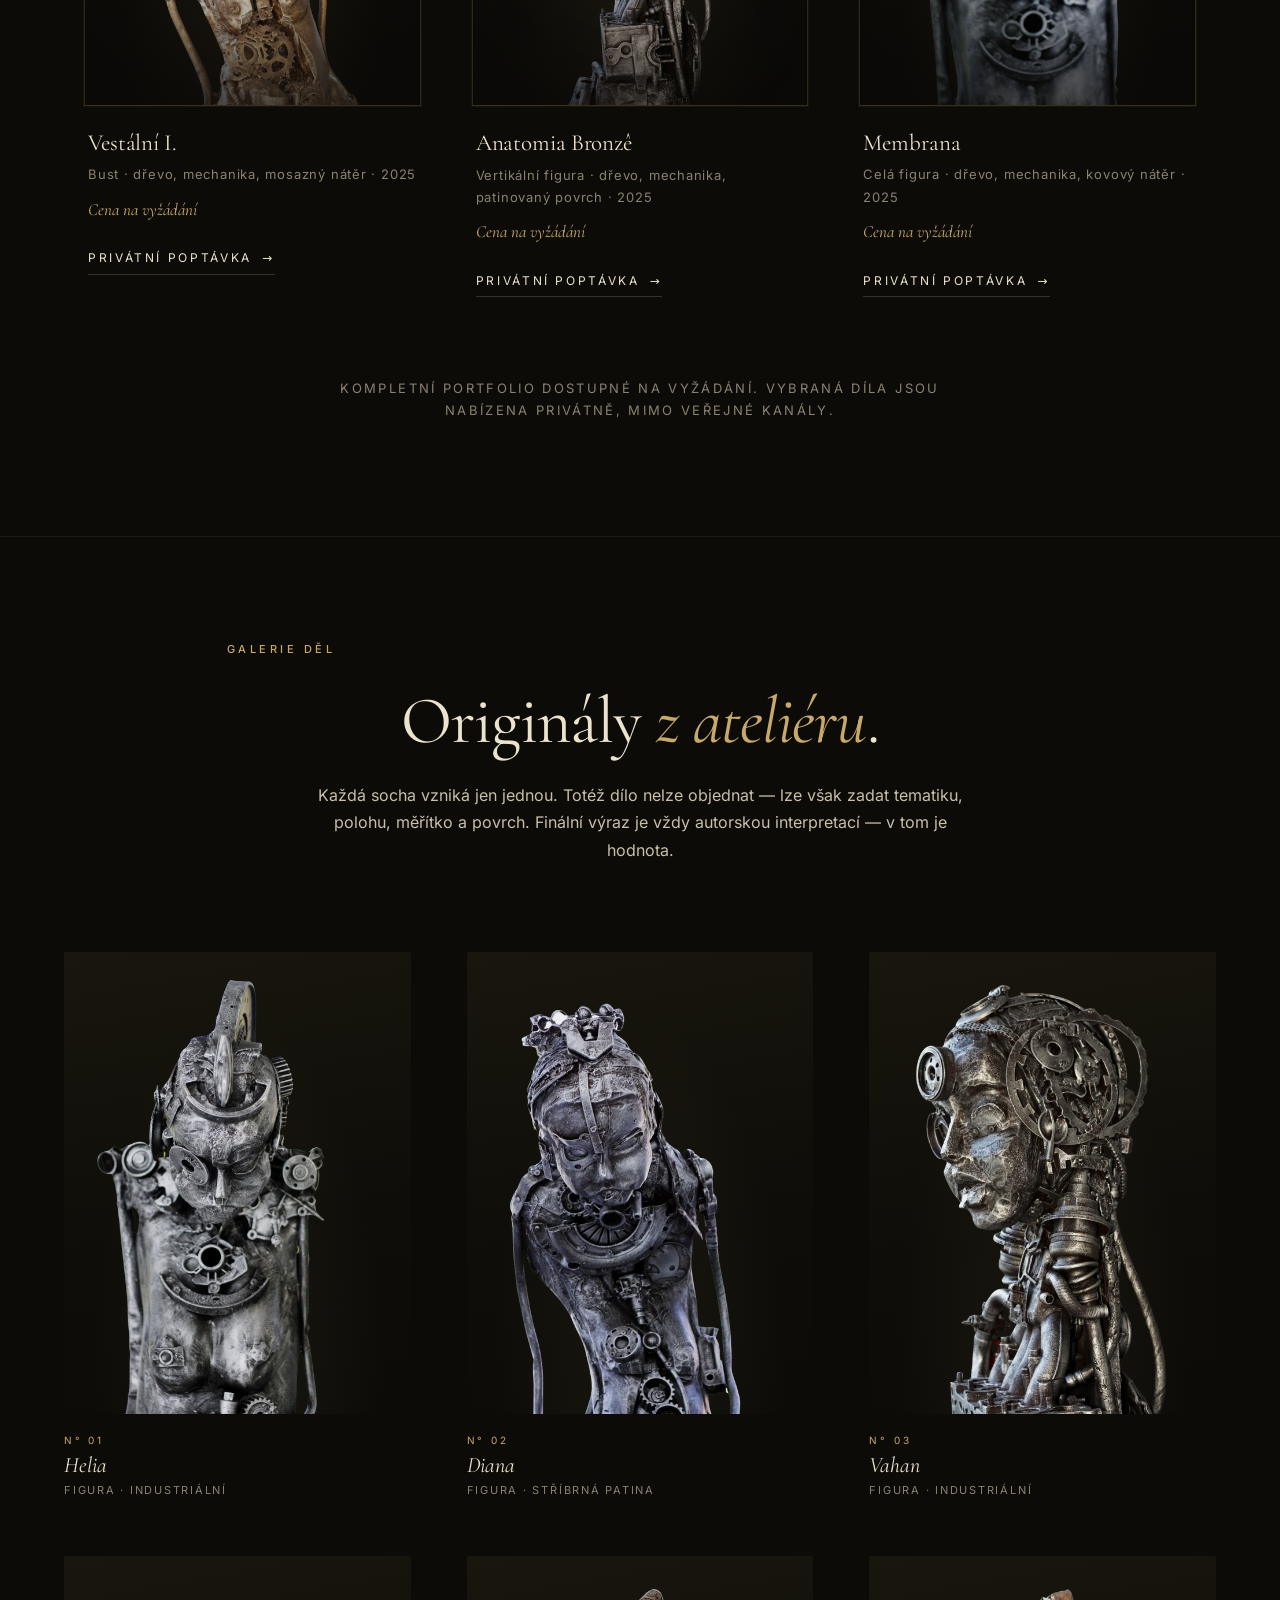
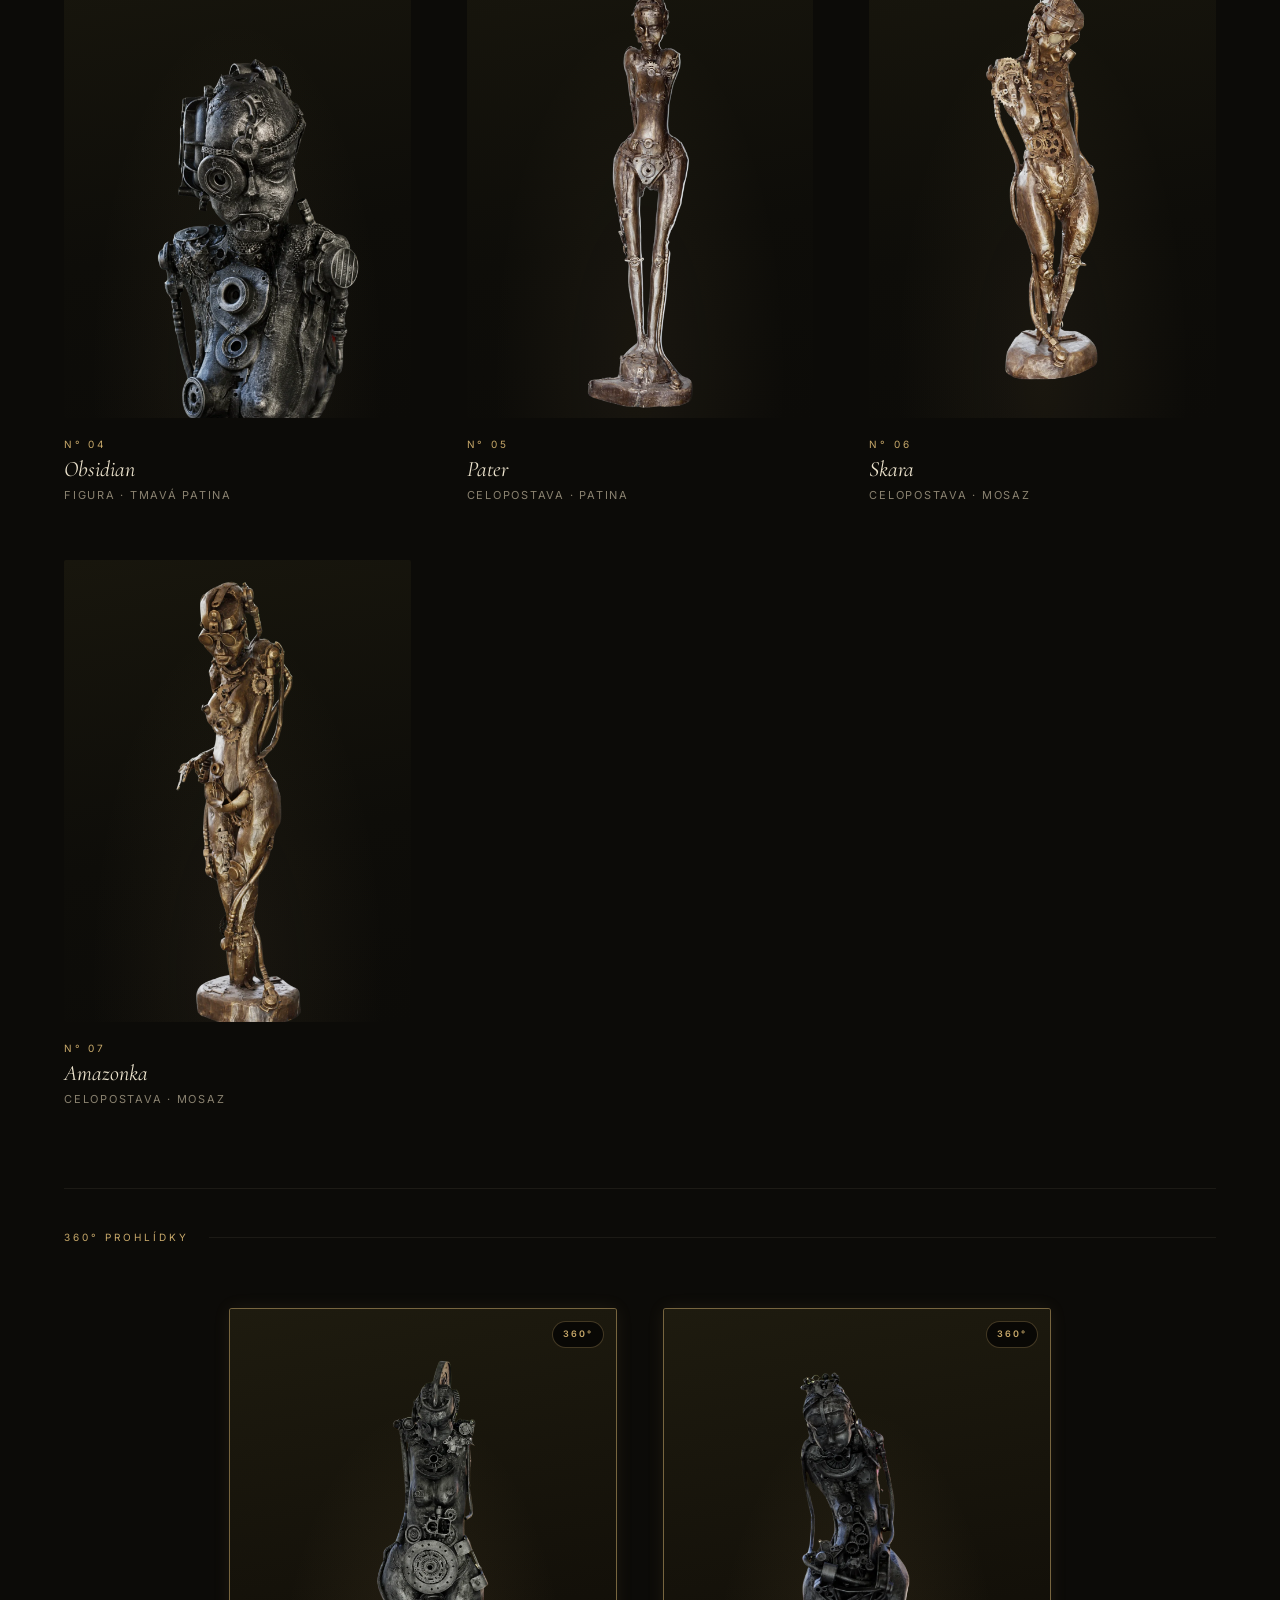
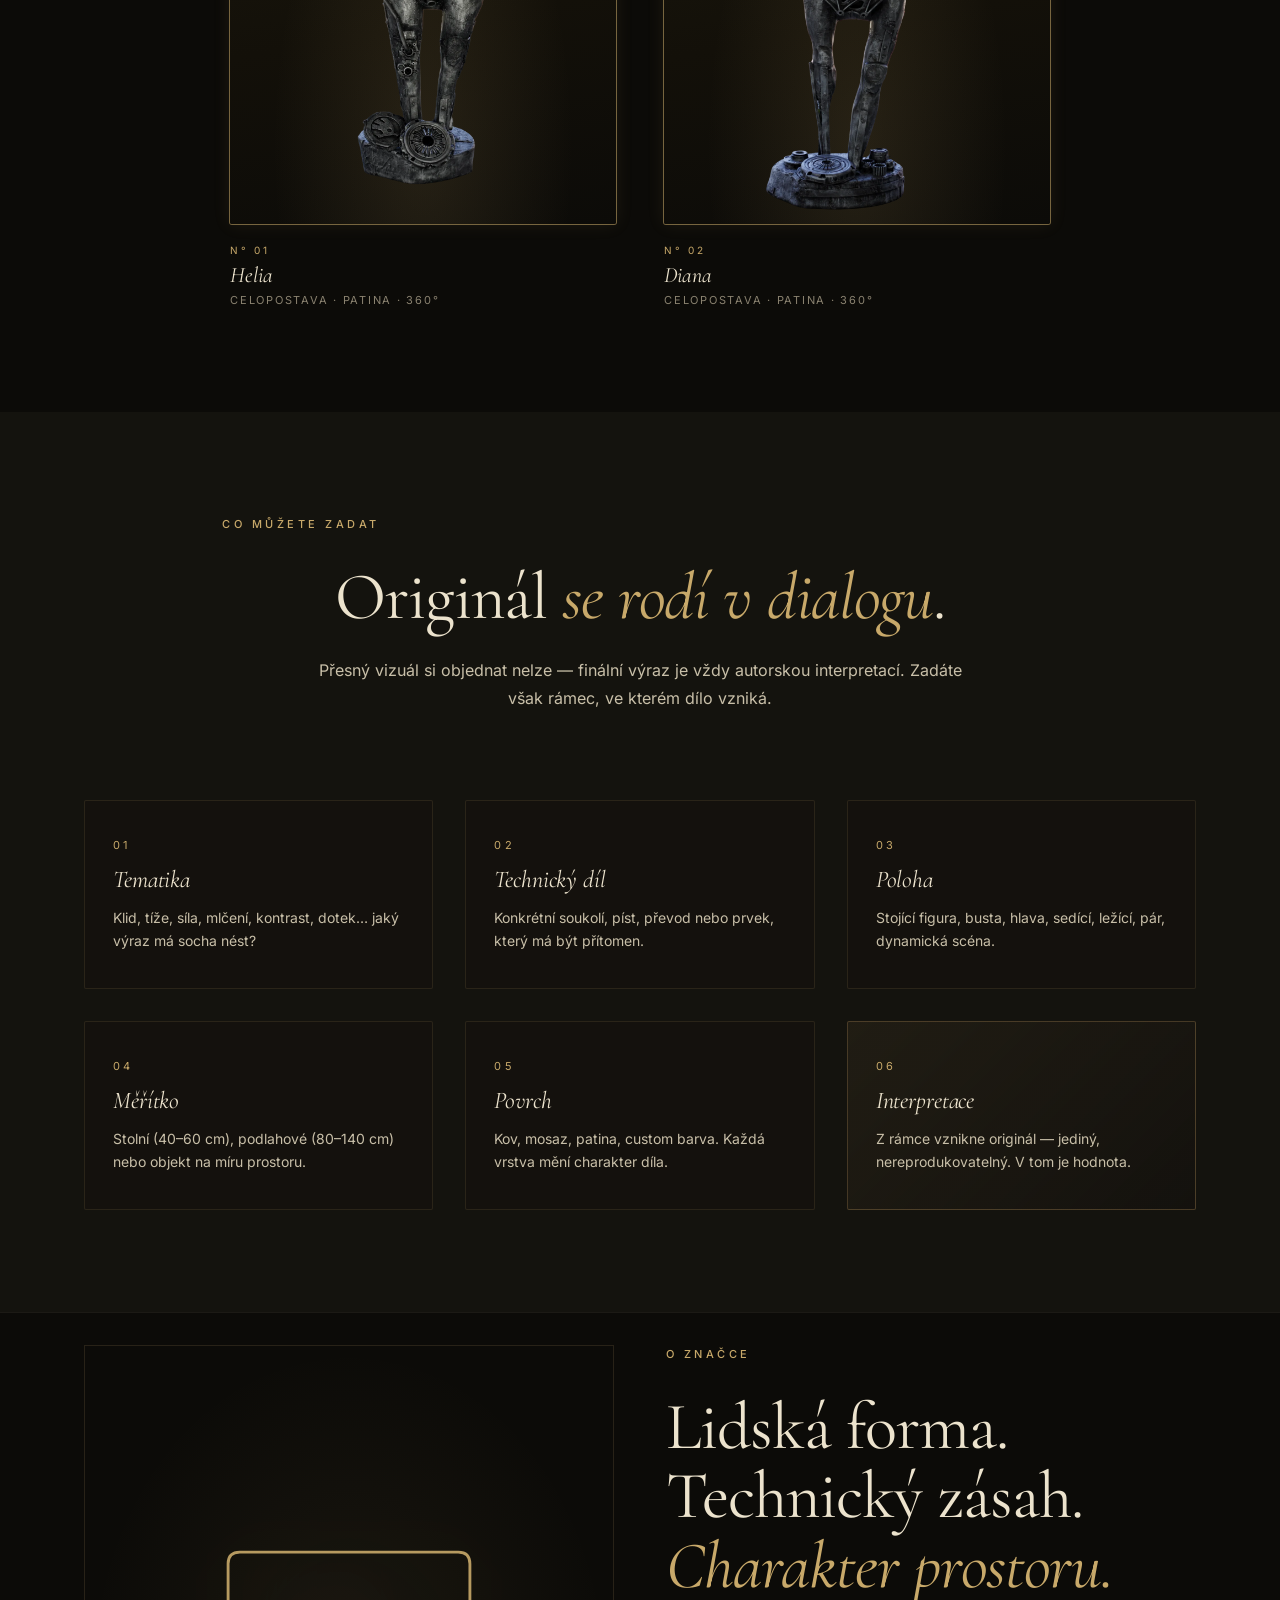
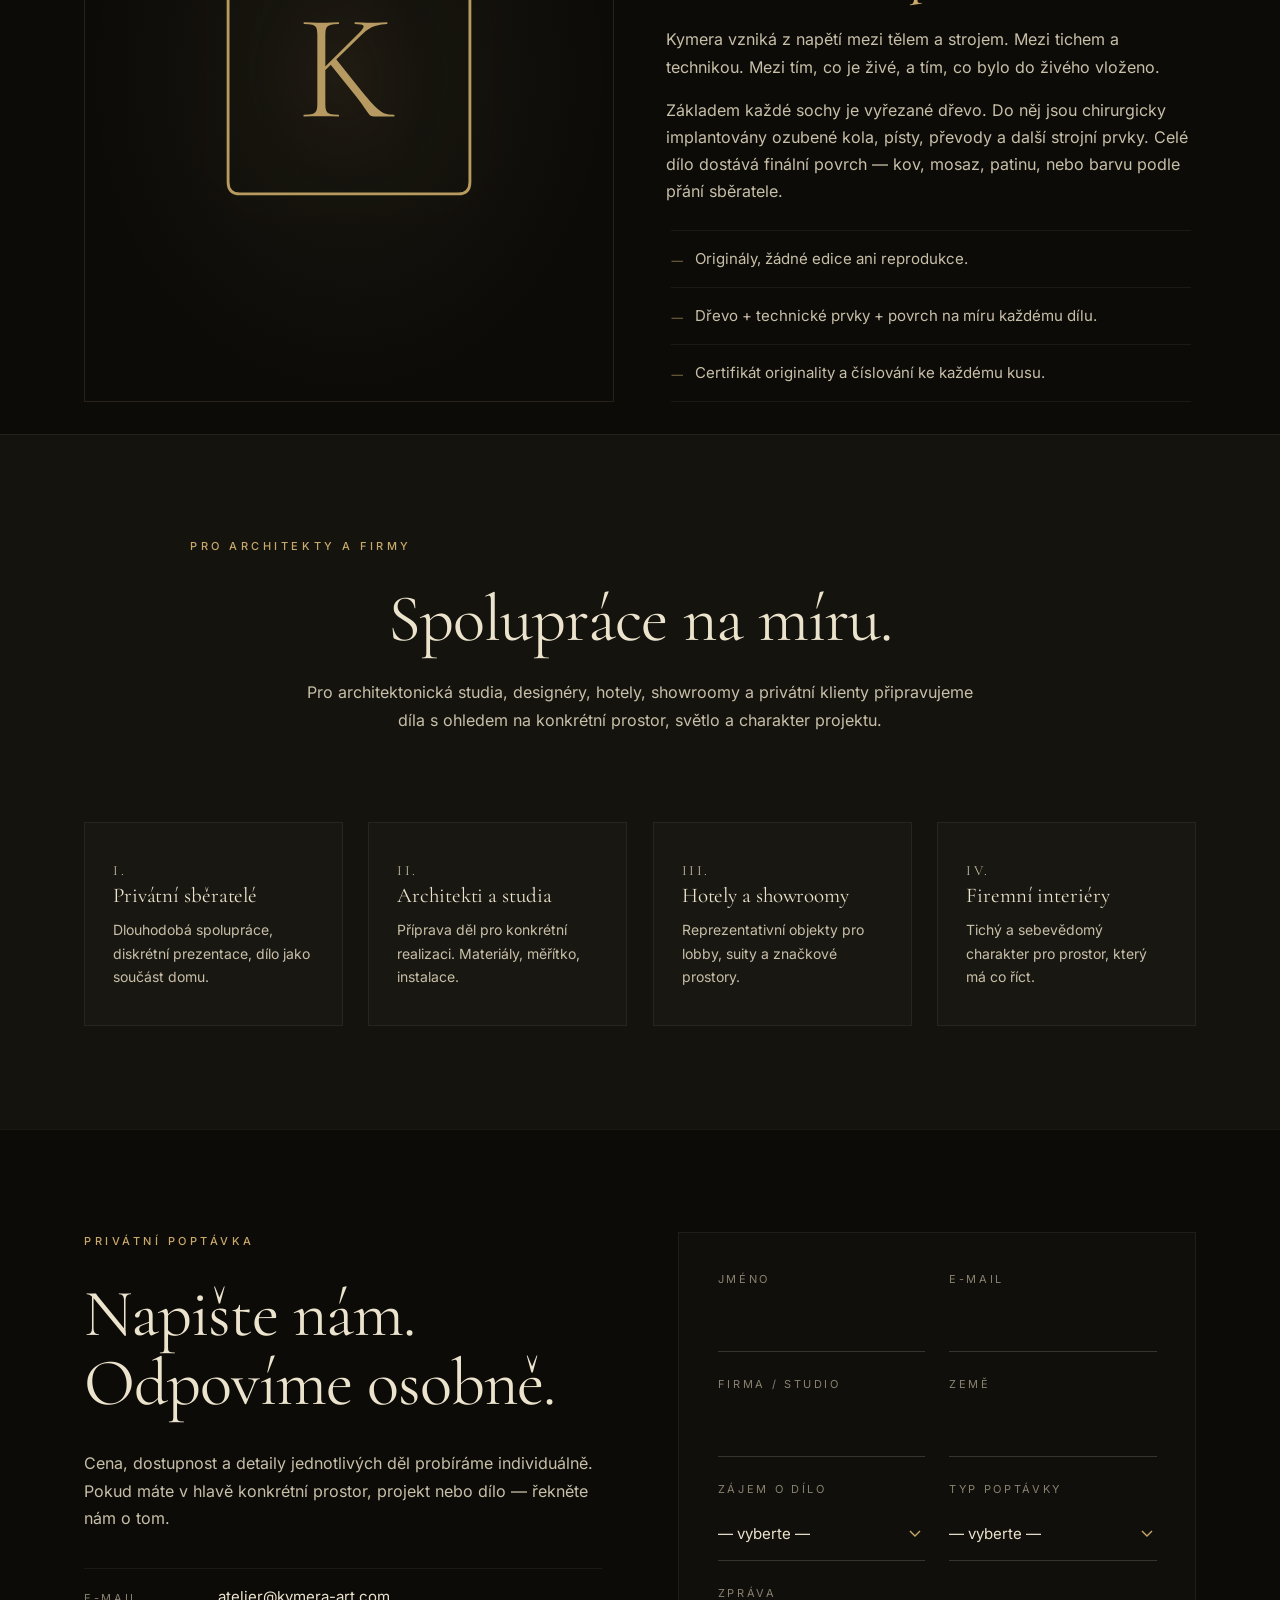
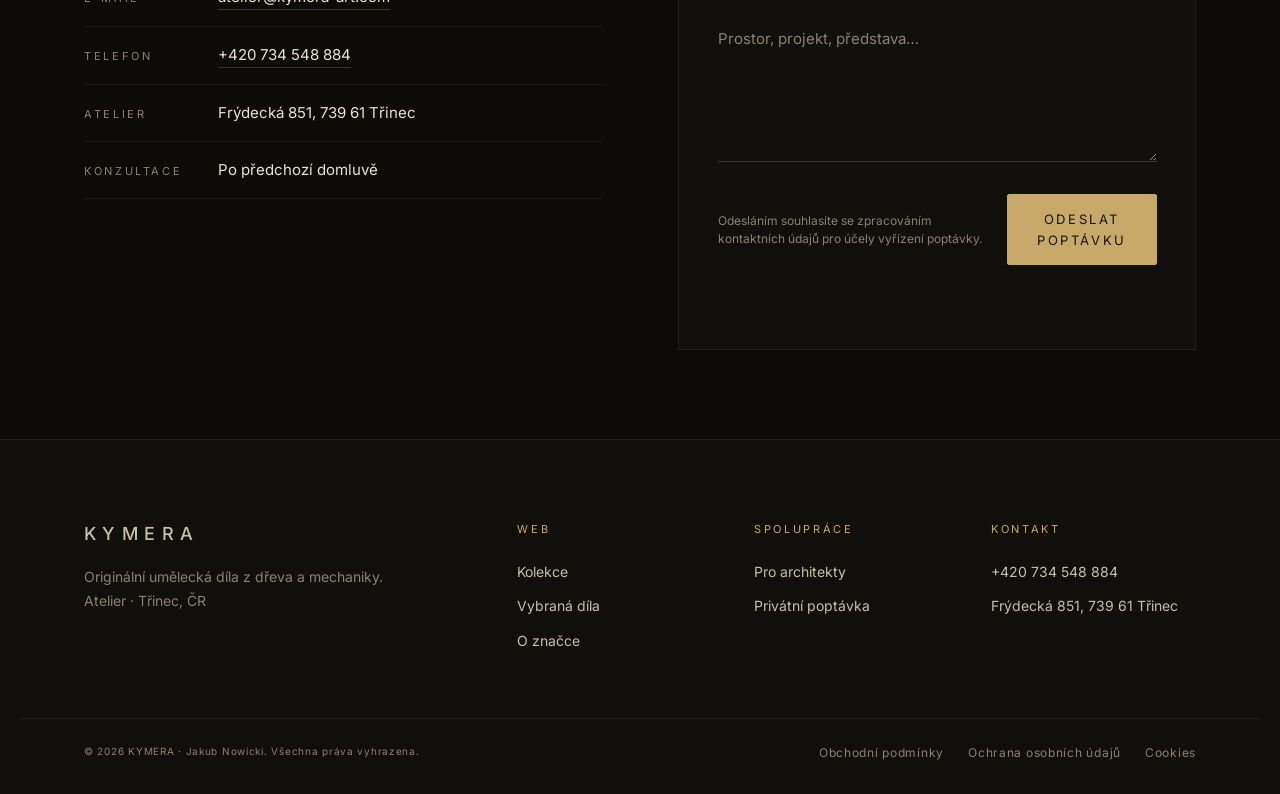
==== commit 19a65824: "feat: vícejazyčnost EN + PL přes folder routing - /en/ a /pl/ kompletní mutace webu (index + 3 právn" ====
--- a/index.html
+++ b/index.html
@@ -11,6 +11,8 @@
   <meta name="theme-color" content="#15140f" />
   <link rel="canonical" href="https://kymera-art.com/" />
   <link rel="alternate" hreflang="cs" href="https://kymera-art.com/" />
+  <link rel="alternate" hreflang="en" href="https://kymera-art.com/en/" />
+  <link rel="alternate" hreflang="pl" href="https://kymera-art.com/pl/" />
   <link rel="alternate" hreflang="x-default" href="https://kymera-art.com/" />
 
   <!-- Open Graph -->
@@ -221,14 +223,20 @@
   padding:2px;
   border-radius:var(--radius);
 }
-.lang-switch button{
+.lang-switch button,
+.lang-switch a.lang-btn{
   padding:6px 10px;
   font-size:11px;
   letter-spacing:0.2em;
   color:var(--ink-mute);
   border-radius:var(--radius);
-}
-.lang-switch button.is-active{ color:var(--ink); background:rgba(232,222,200,.06); }
+  text-decoration:none;
+  display:inline-flex;
+  align-items:center;
+}
+.lang-switch button.is-active,
+.lang-switch a.lang-btn--active{ color:var(--ink); background:rgba(232,222,200,.06); }
+.lang-switch a.lang-btn:hover{ color:var(--ink); }
 .lang-switch button:disabled{ cursor:not-allowed; opacity:.45; }
 
 .nav-toggle{ display:none; width:40px; height:40px; position:relative; }
@@ -421,7 +429,7 @@
   }
   </script>
 
-  <link rel="icon" href="data:image/svg+xml,%3Csvg xmlns='http://www.w3.org/2000/svg' viewBox='0 0 64 64'%3E%3Crect width='64' height='64' fill='%2315140f'/%3E%3Ctext x='50%25' y='58%25' text-anchor='middle' font-family='Georgia,serif' font-size='34' fill='%23c8a96a'%3EK%3C/text%3E%3C/svg%3E" />
+  <link rel="icon" href="data:image/svg+xml,%3Csvg xmlns='http://www.w3.org/2000/svg' viewBox='0 0 200 200'%3E%3Crect width='200' height='200' fill='%2315140f'/%3E%3Cpath d='M16,7 H184 Q193,7 193,16 V184 Q193,193 184,193 H16 Q7,193 7,184 V16 Q7,7 16,7 Z' fill='none' stroke='%23c8a96a' stroke-width='2.2'/%3E%3Cg transform='translate(0,2.8)'%3E%3Cpath d='M75.64 124.028V70.32Q75.64 66.956 74.886 65.274Q74.132 63.592 71.928 62.954Q69.724 62.316 65.316 62.316Q65.084 62.316 65.084 61.62Q65.084 60.924 65.316 60.924Q68.1 60.924 71.522 61.098Q74.944 61.272 78.656 61.272Q82.716 61.272 86.08 61.098Q89.444 60.924 92.112 60.924Q92.344 60.924 92.344 61.62Q92.344 62.316 92.112 62.316Q87.704 62.316 85.5 63.012Q83.296 63.708 82.542 65.448Q81.788 67.188 81.788 70.552V124.028Q81.788 127.392 82.484 129.132Q83.18 130.872 85.442 131.452Q87.704 132.032 92.112 132.032Q92.344 132.032 92.344 132.728Q92.344 133.424 92.112 133.424Q89.328 133.424 86.022 133.308Q82.716 133.192 78.656 133.192Q74.944 133.192 71.464 133.308Q67.984 133.424 65.2 133.424Q64.968 133.424 64.968 132.728Q64.968 132.032 65.2 132.032Q69.608 132.032 71.87 131.452Q74.132 130.872 74.886 129.132Q75.64 127.392 75.64 124.028ZM104.292 116.604 85.268 92.94 90.14 89.46 106.844 110.456Q112.296 117.3 116.066 121.534Q119.836 125.768 122.388 127.972Q124.94 130.176 126.912 131.046Q128.884 131.916 130.682 131.974Q132.48 132.032 134.684 132.032Q135.032 132.032 135.032 132.728Q135.032 133.424 134.684 133.424Q129.464 133.424 126.332 133.424Q123.2 133.424 121.692 133.424Q120.88 133.424 120.358 133.482Q119.836 133.54 119.256 133.54Q117.632 133.54 116.704 132.96Q115.776 132.38 114.558 130.64Q113.34 128.9 111.02 125.536Q108.7 122.172 104.292 116.604ZM77.496 99.32 107.308 69.624Q111.716 65.216 111.194 63.766Q110.672 62.316 104.524 62.316Q104.292 62.316 104.292 61.62Q104.292 60.924 104.524 60.924Q107.308 60.924 110.15 61.098Q112.992 61.272 117.632 61.272Q121.924 61.272 124.418 61.098Q126.912 60.924 129.232 60.924Q129.58 60.924 129.58 61.62Q129.58 62.316 129.232 62.316Q125.288 62.316 120.068 63.94Q114.848 65.564 109.976 70.32L80.28 99.204Z' fill='%23c8a96a'/%3E%3C/g%3E%3C/svg%3E" />
 </head>
 <body>
   <div id="top" aria-hidden="true" style="position:absolute;top:0;height:0;overflow:hidden;"></div>
@@ -444,11 +452,10 @@
       </nav>
 
       <div class="header-tools">
-        <!-- Připraveno pro CZ / EN / PL mutaci -->
         <div class="lang-switch" role="group" aria-label="Jazyk">
           <button type="button" class="is-active" aria-current="true">CZ</button>
-          <button type="button" disabled title="Připravujeme">EN</button>
-          <button type="button" disabled title="Připravujeme">PL</button>
+          <a href="/en/" class="lang-btn">EN</a>
+          <a href="/pl/" class="lang-btn">PL</a>
         </div>
         <a href="#kontakt" class="btn btn-ghost btn-sm">Poptat dílo</a>
       </div>
@@ -466,6 +473,11 @@
       <a href="#pro-architekty">Pro architekty</a>
       <a href="#kontakt">Kontakt</a>
       <a href="#kontakt" class="btn btn-primary">Poptat dílo →</a>
+      <div class="lang-switch" role="group" aria-label="Jazyk" style="margin-top:20px;">
+        <button type="button" class="is-active" aria-current="true">CZ</button>
+        <a href="/en/" class="lang-btn">EN</a>
+        <a href="/pl/" class="lang-btn">PL</a>
+      </div>
     </div>
   </header>
 
--- a/assets/360/viewer.css
+++ b/assets/360/viewer.css
@@ -199,7 +199,12 @@
   display: flex;
   align-items: center;
   justify-content: center;
-}
+  padding: 88px 48px 96px;
+  transform-origin: center;
+  will-change: transform;
+  cursor: grab;
+}
+.v360-overlay:active .v360-detail-panel { cursor: grabbing; }
 .v360-detail-img {
   max-width: 100%;
   max-height: 100%;
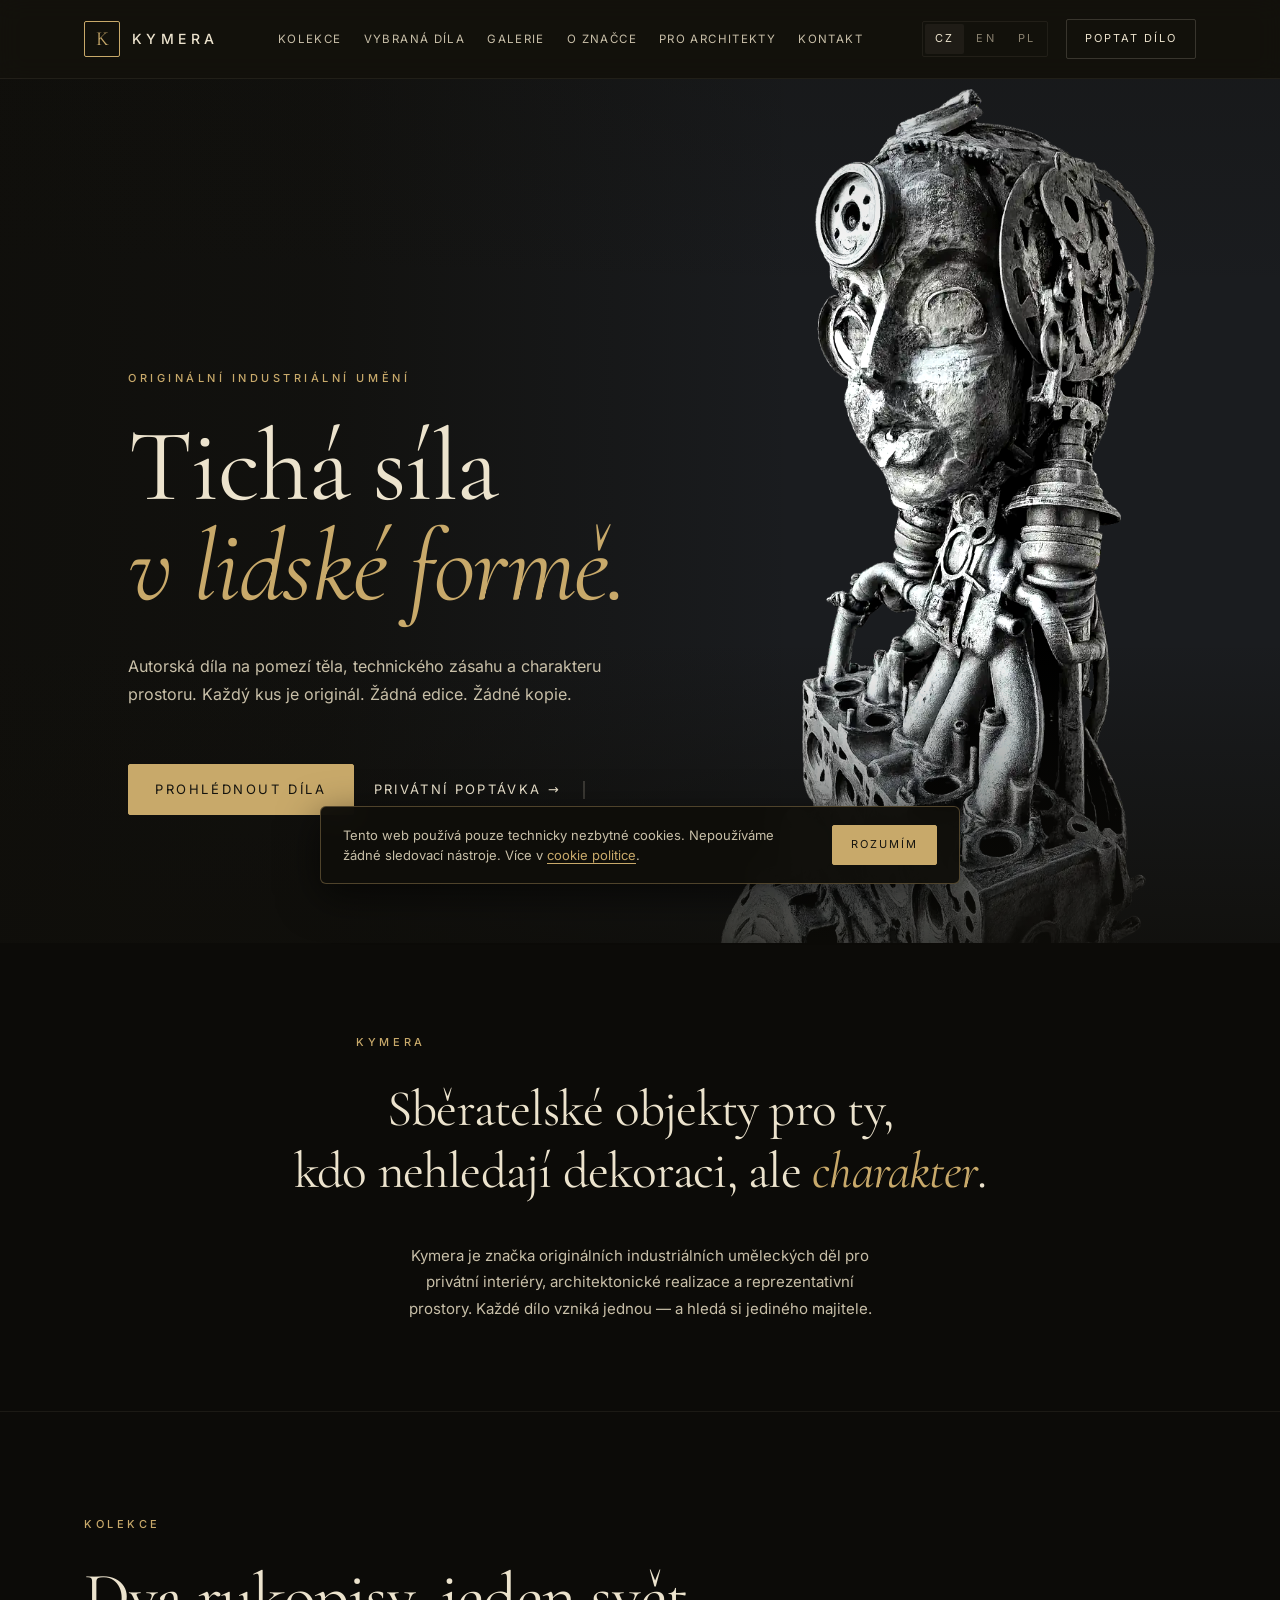
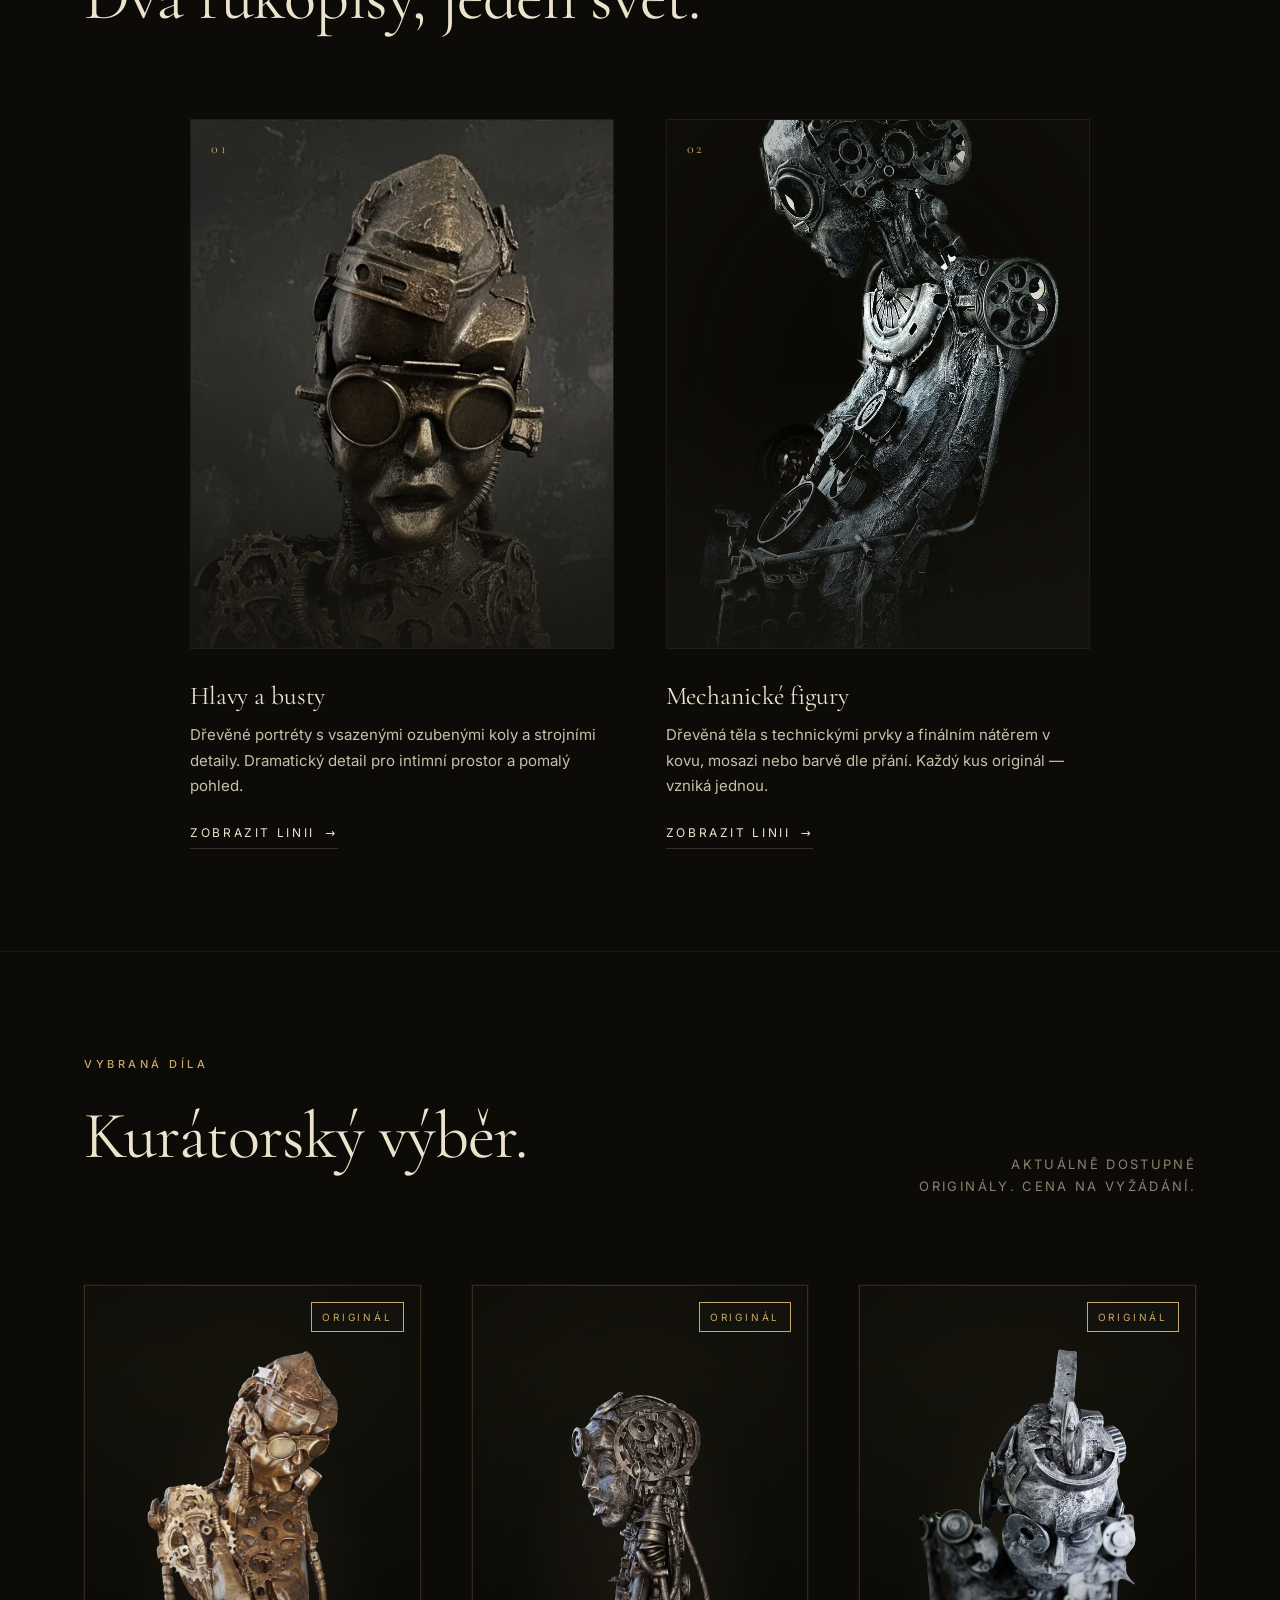
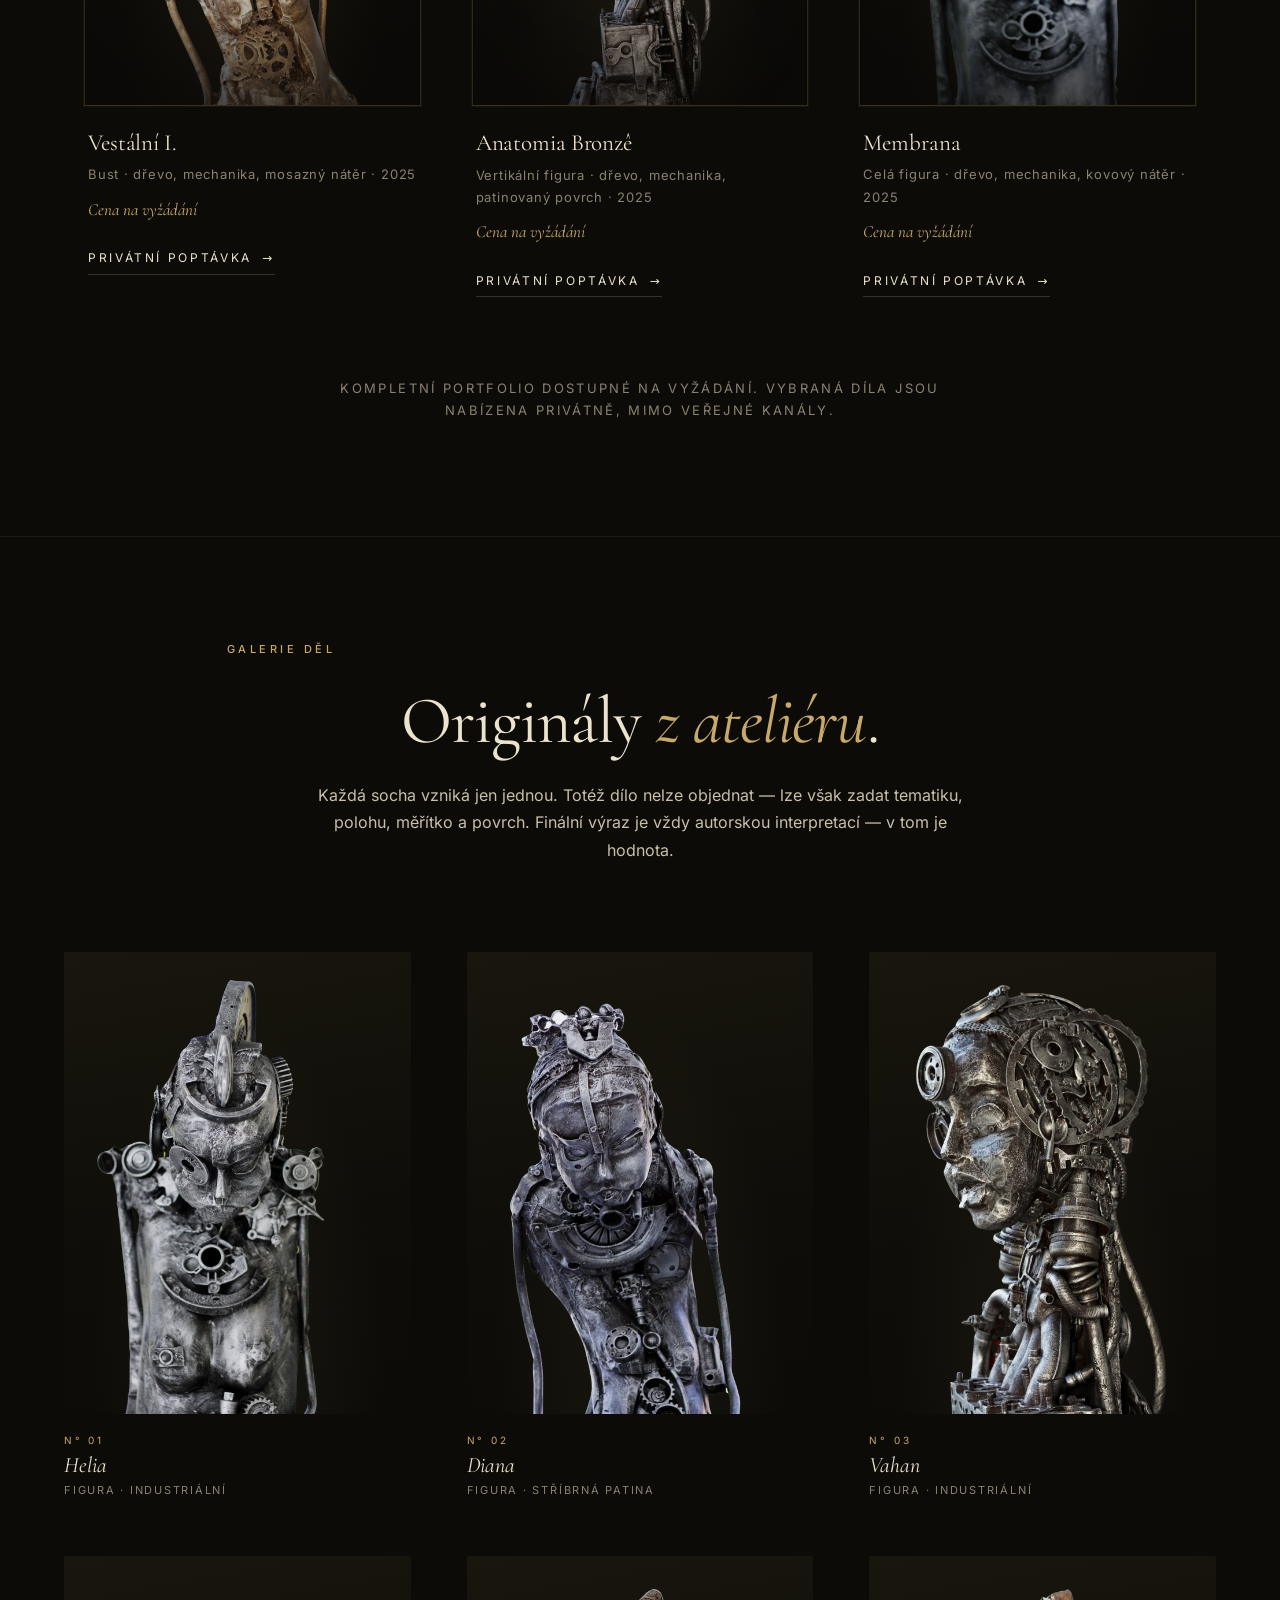
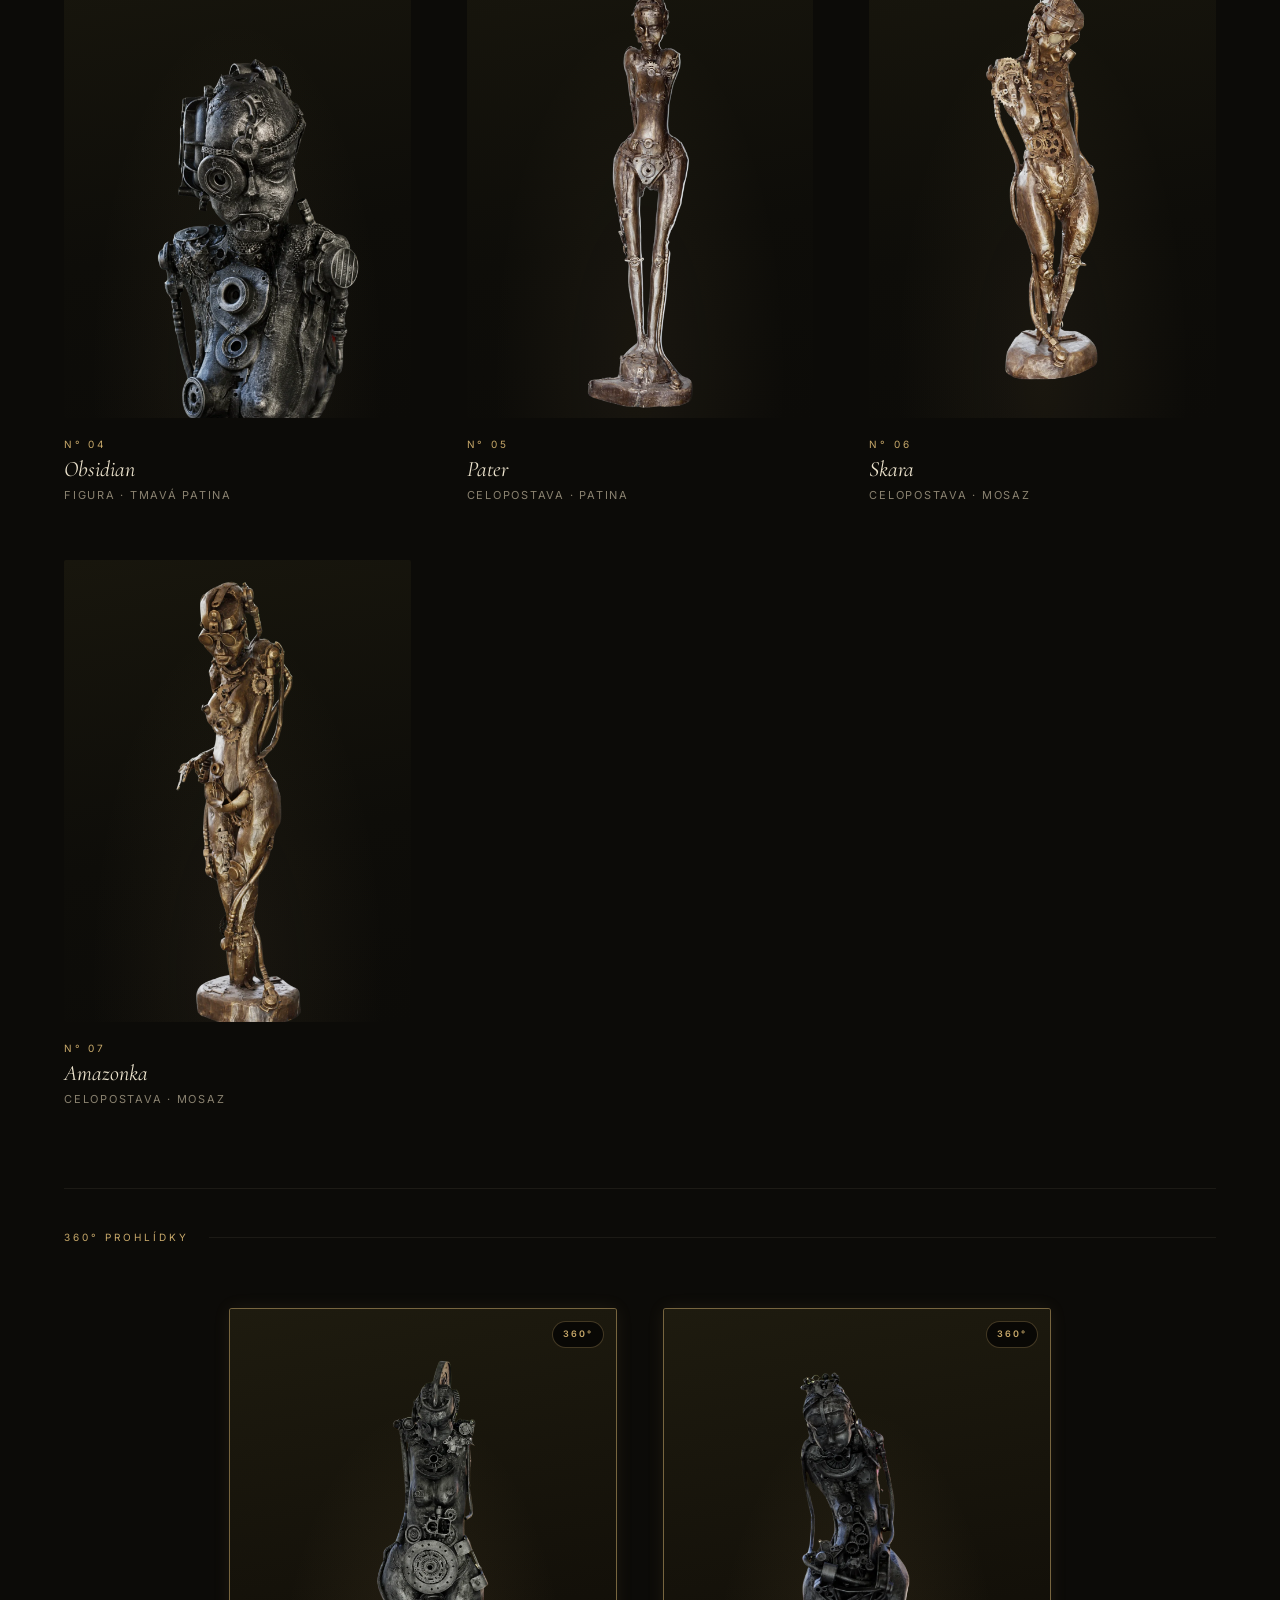
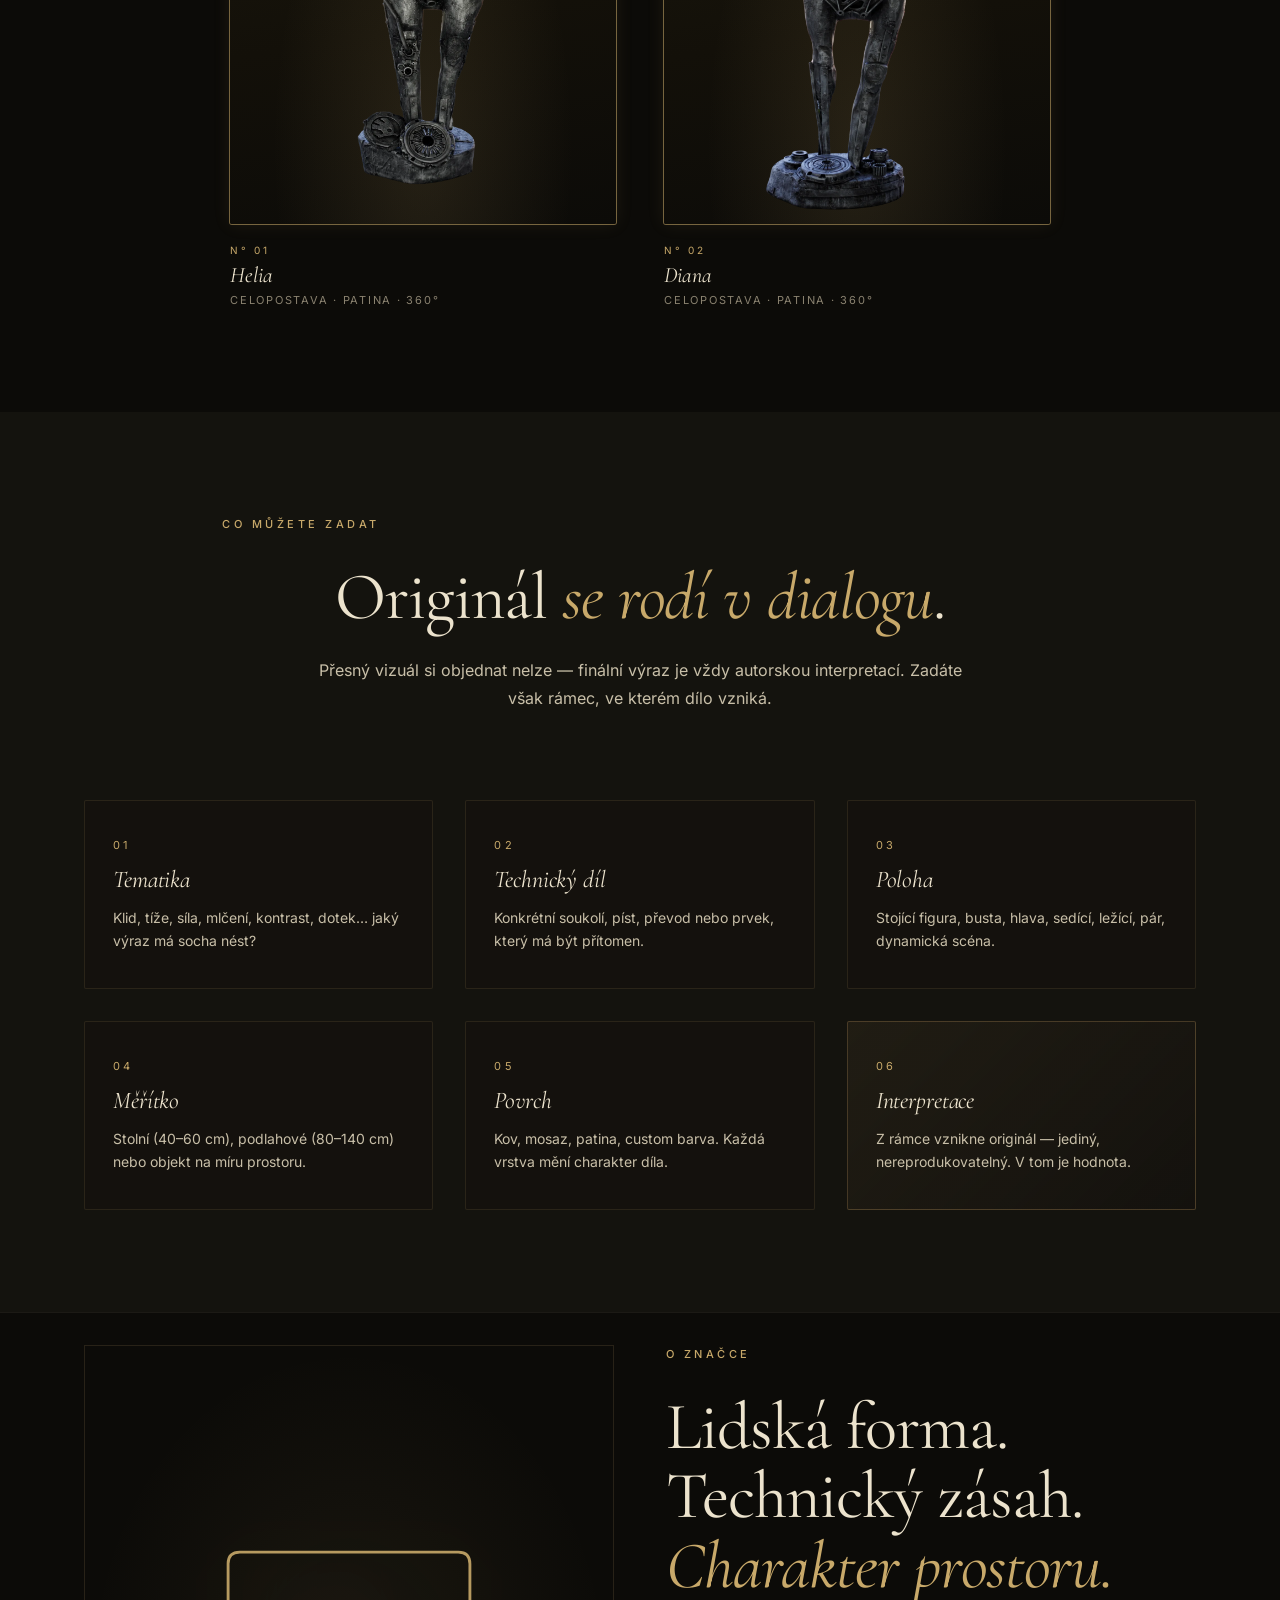
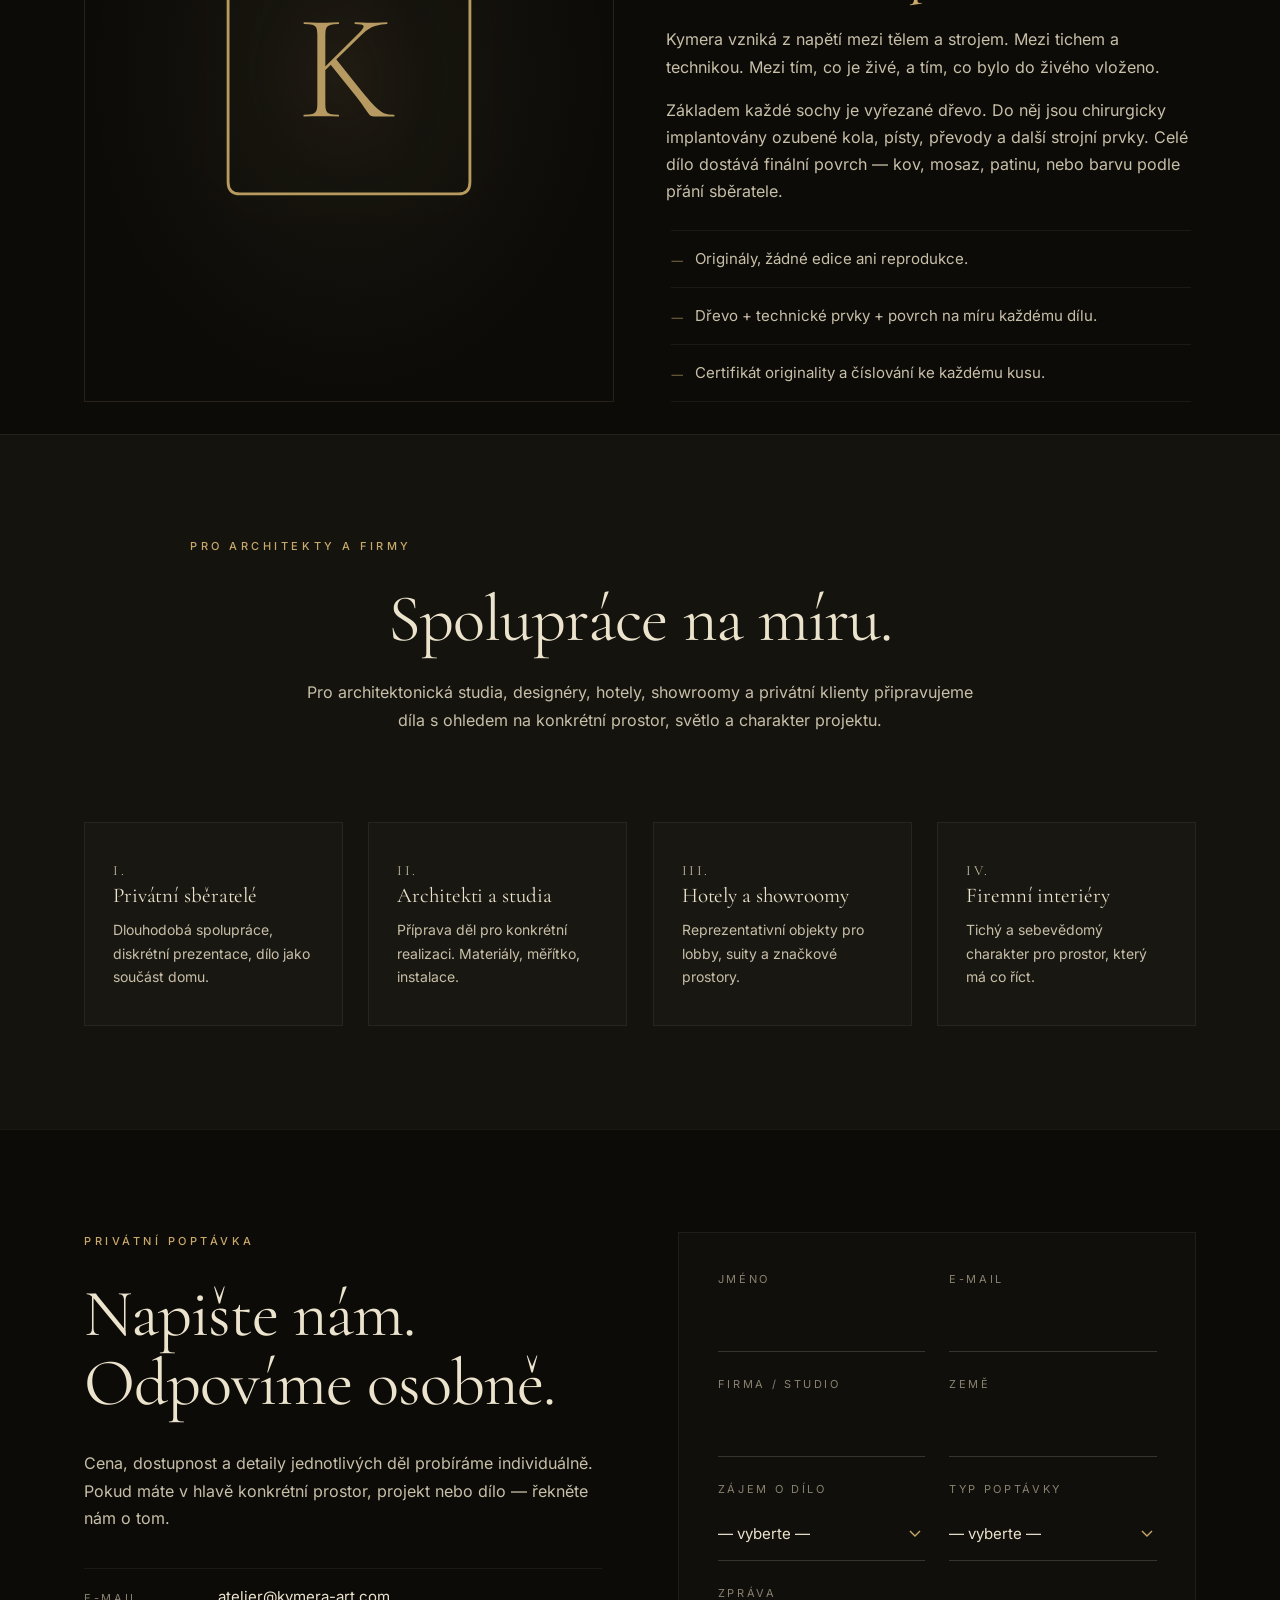
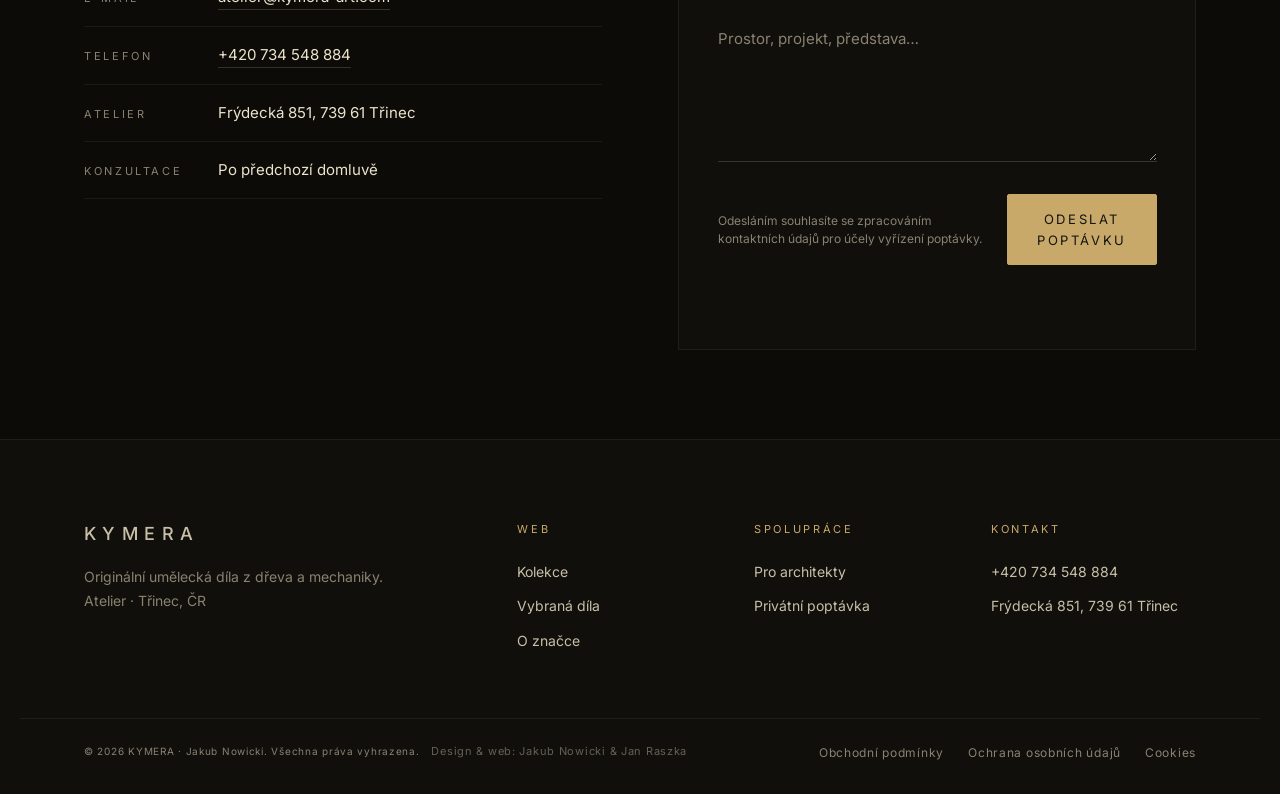
==== commit f22dcc94: "feat: credit Jakub Nowicki & Jan Raszka v patičce (CZ/EN/PL)" ====
--- a/index.html
+++ b/index.html
@@ -947,7 +947,7 @@
       </nav>
     </div>
     <div class="container footer-bottom">
-      <small>© <span id="year"></span> KYMERA · Jakub Nowicki. Všechna práva vyhrazena.</small>
+      <small>© <span id="year"></span> KYMERA · Jakub Nowicki. Všechna práva vyhrazena. <span class="footer-credit">Design &amp; web: Jakub Nowicki &amp; Jan Raszka</span></small>
       <nav class="footer-legal" aria-label="Právní informace">
         <a href="legal/podminky.html">Obchodní podmínky</a>
         <a href="legal/gdpr.html">Ochrana osobních údajů</a>
--- a/style.css
+++ b/style.css
@@ -633,6 +633,8 @@
   color:var(--ink-mute);
   font-size:12px; letter-spacing:0.06em;
 }
+.footer-credit{ display:inline-block; margin-left:8px; opacity:0.7; font-size:11px; }
+@media (max-width: 700px){ .footer-credit{ display:block; margin-left:0; margin-top:6px; } }
 
 /* ---------- REVEAL (jemné) ---------- */
 .reveal{ opacity:0; transform:translateY(14px); transition:opacity .9s var(--ease), transform .9s var(--ease); }
@@ -641,7 +643,8 @@
 /* ---------- RESPONSIVE ---------- */
 /* TABLET: 700-1100 — 2 sloupce kolekce/vybraná/galerie, hamburger nav */
 @media (max-width: 1100px){
-  .primary-nav, .header-tools .btn, .lang-switch{ display:none; }
+  .primary-nav, .header-tools .btn, .header-tools .lang-switch{ display:none; }
+  .mobile-nav .lang-switch{ display:flex; }
   .nav-toggle{ display:block; }
   .hero{ min-height:82vh; }
   .hero-figure{ opacity:0.45; }
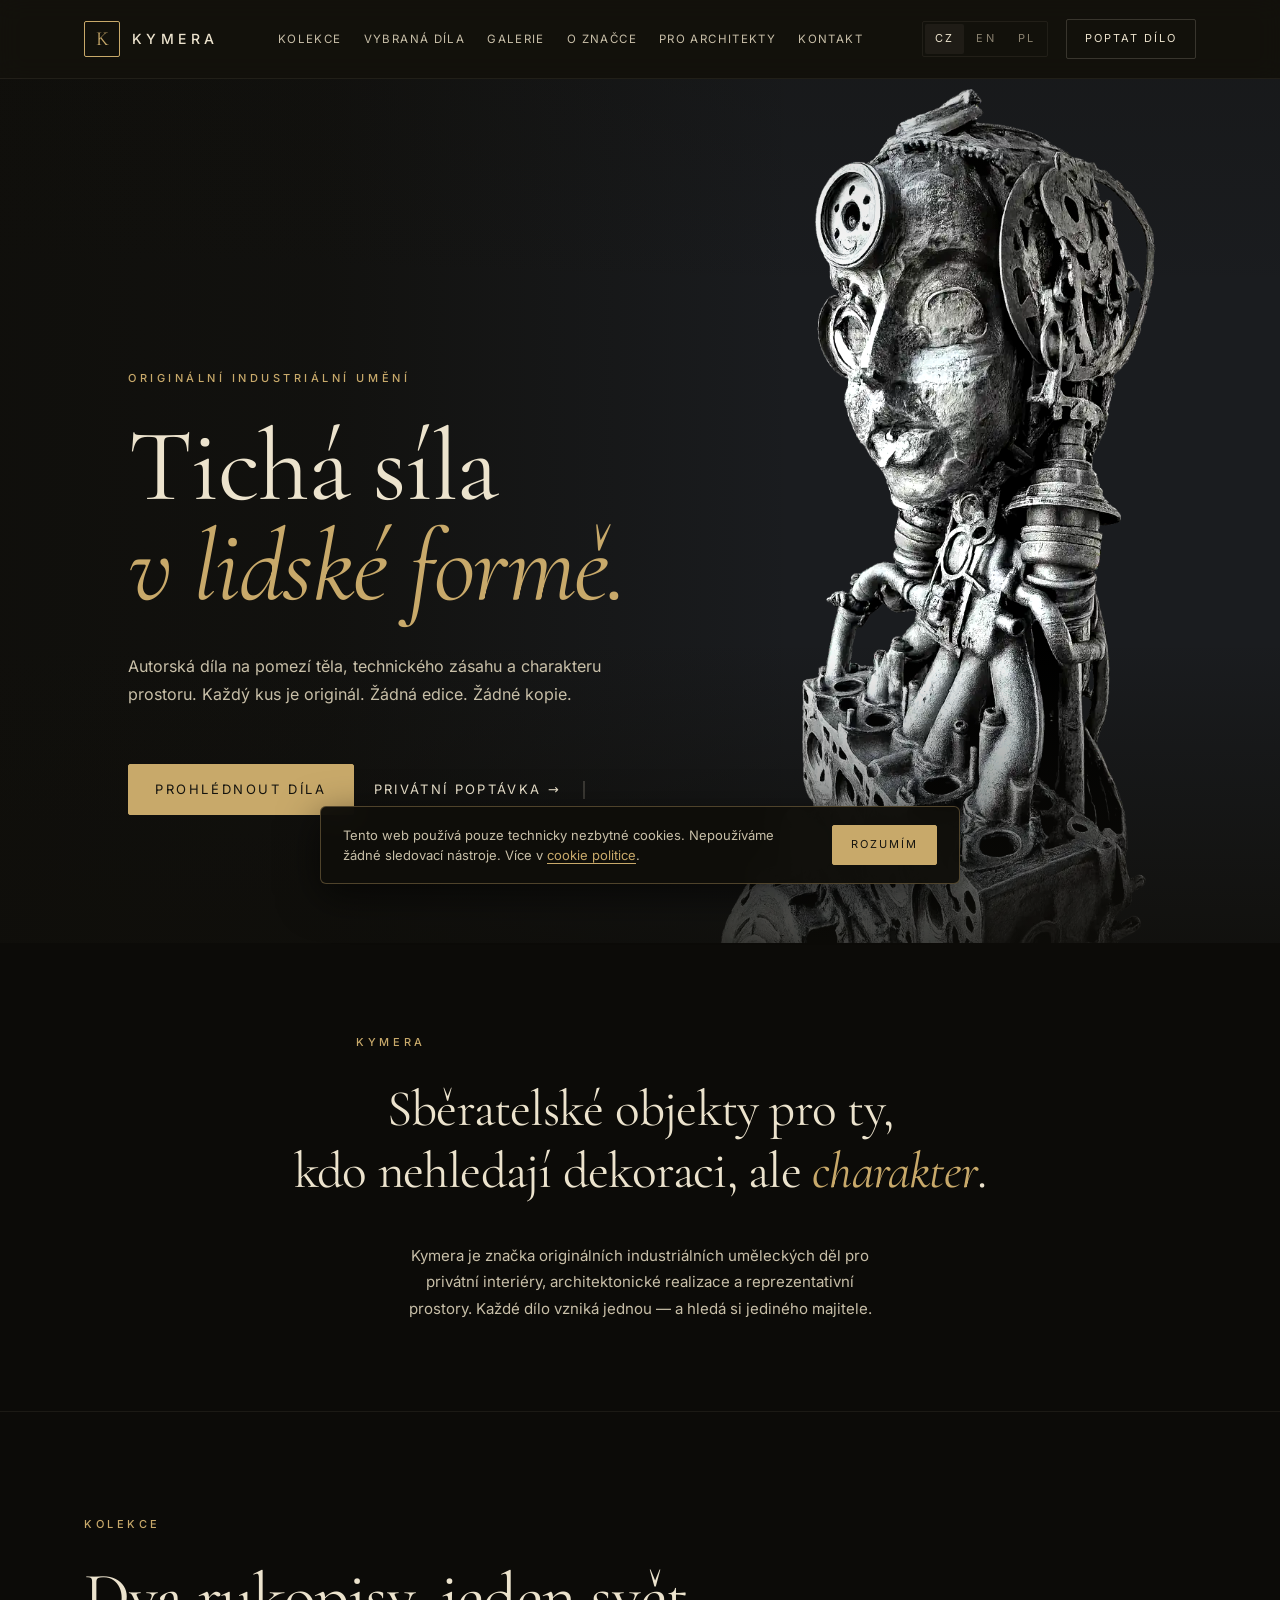
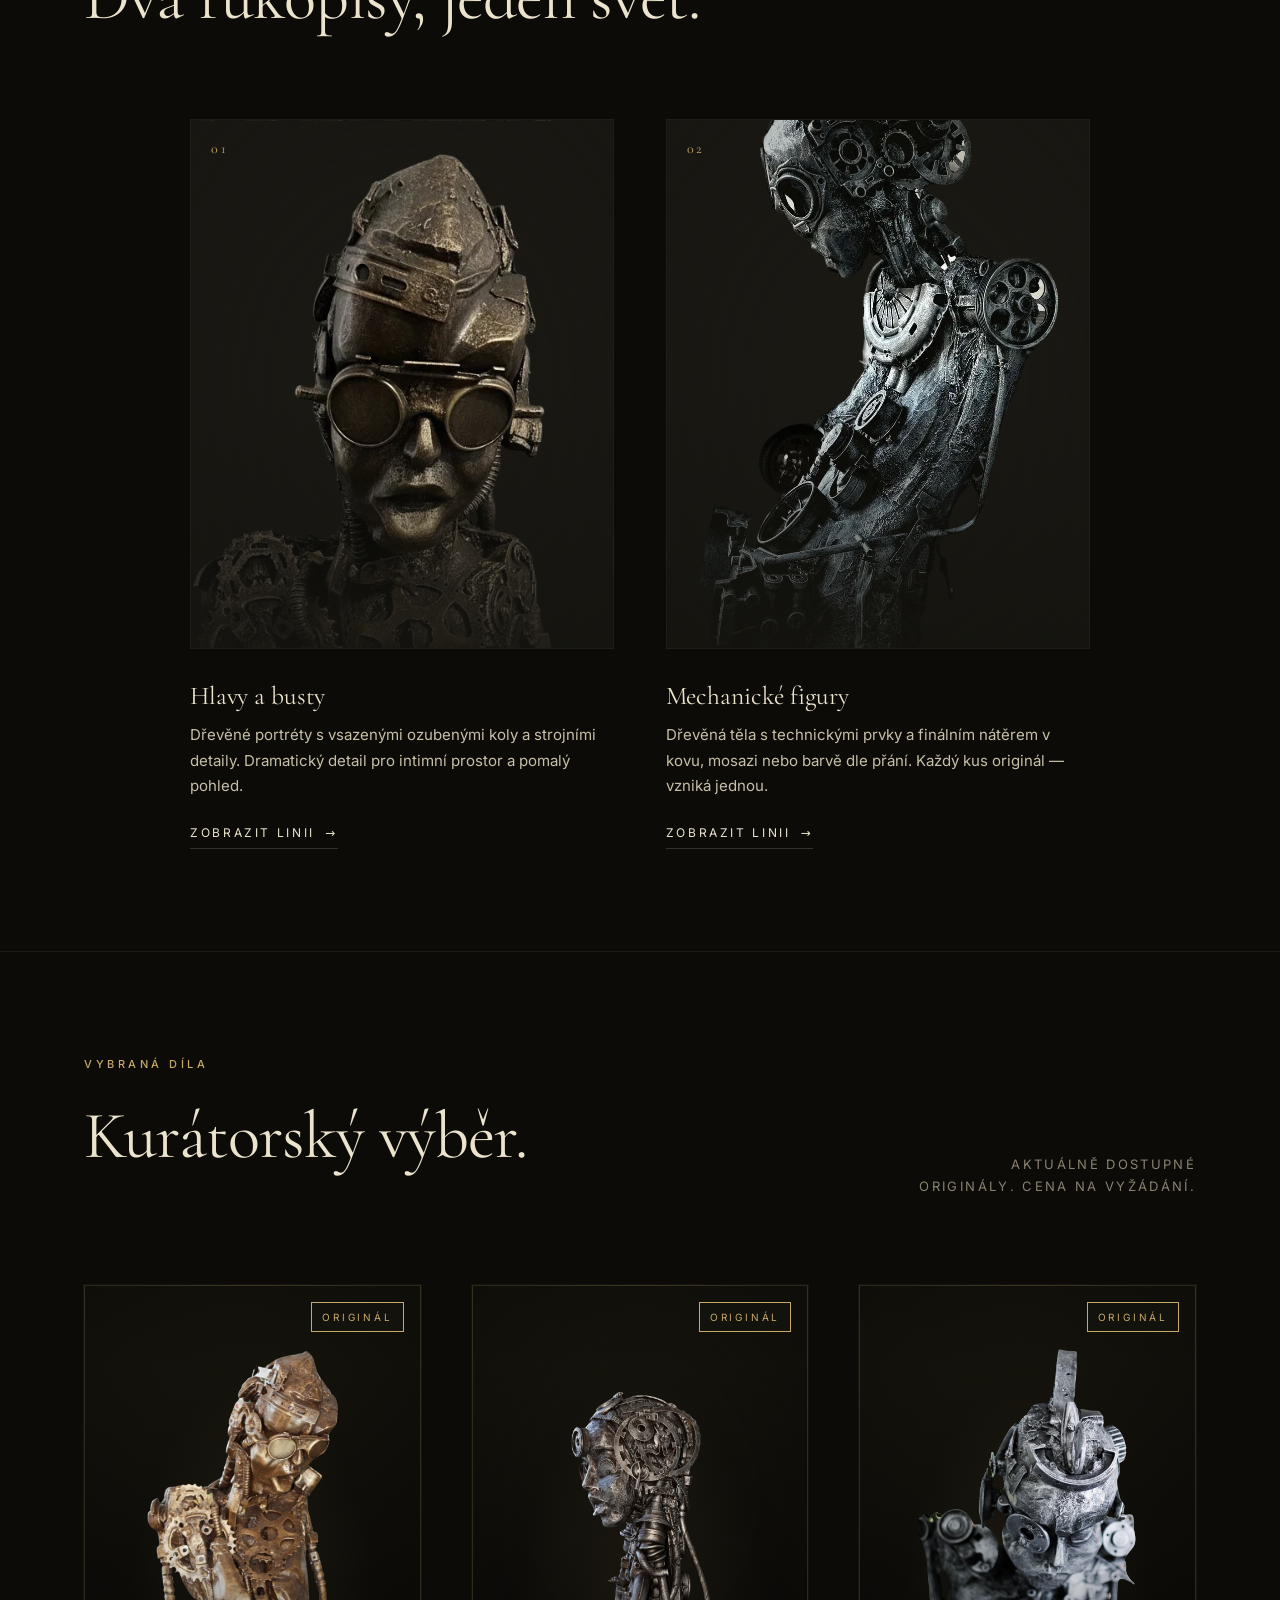
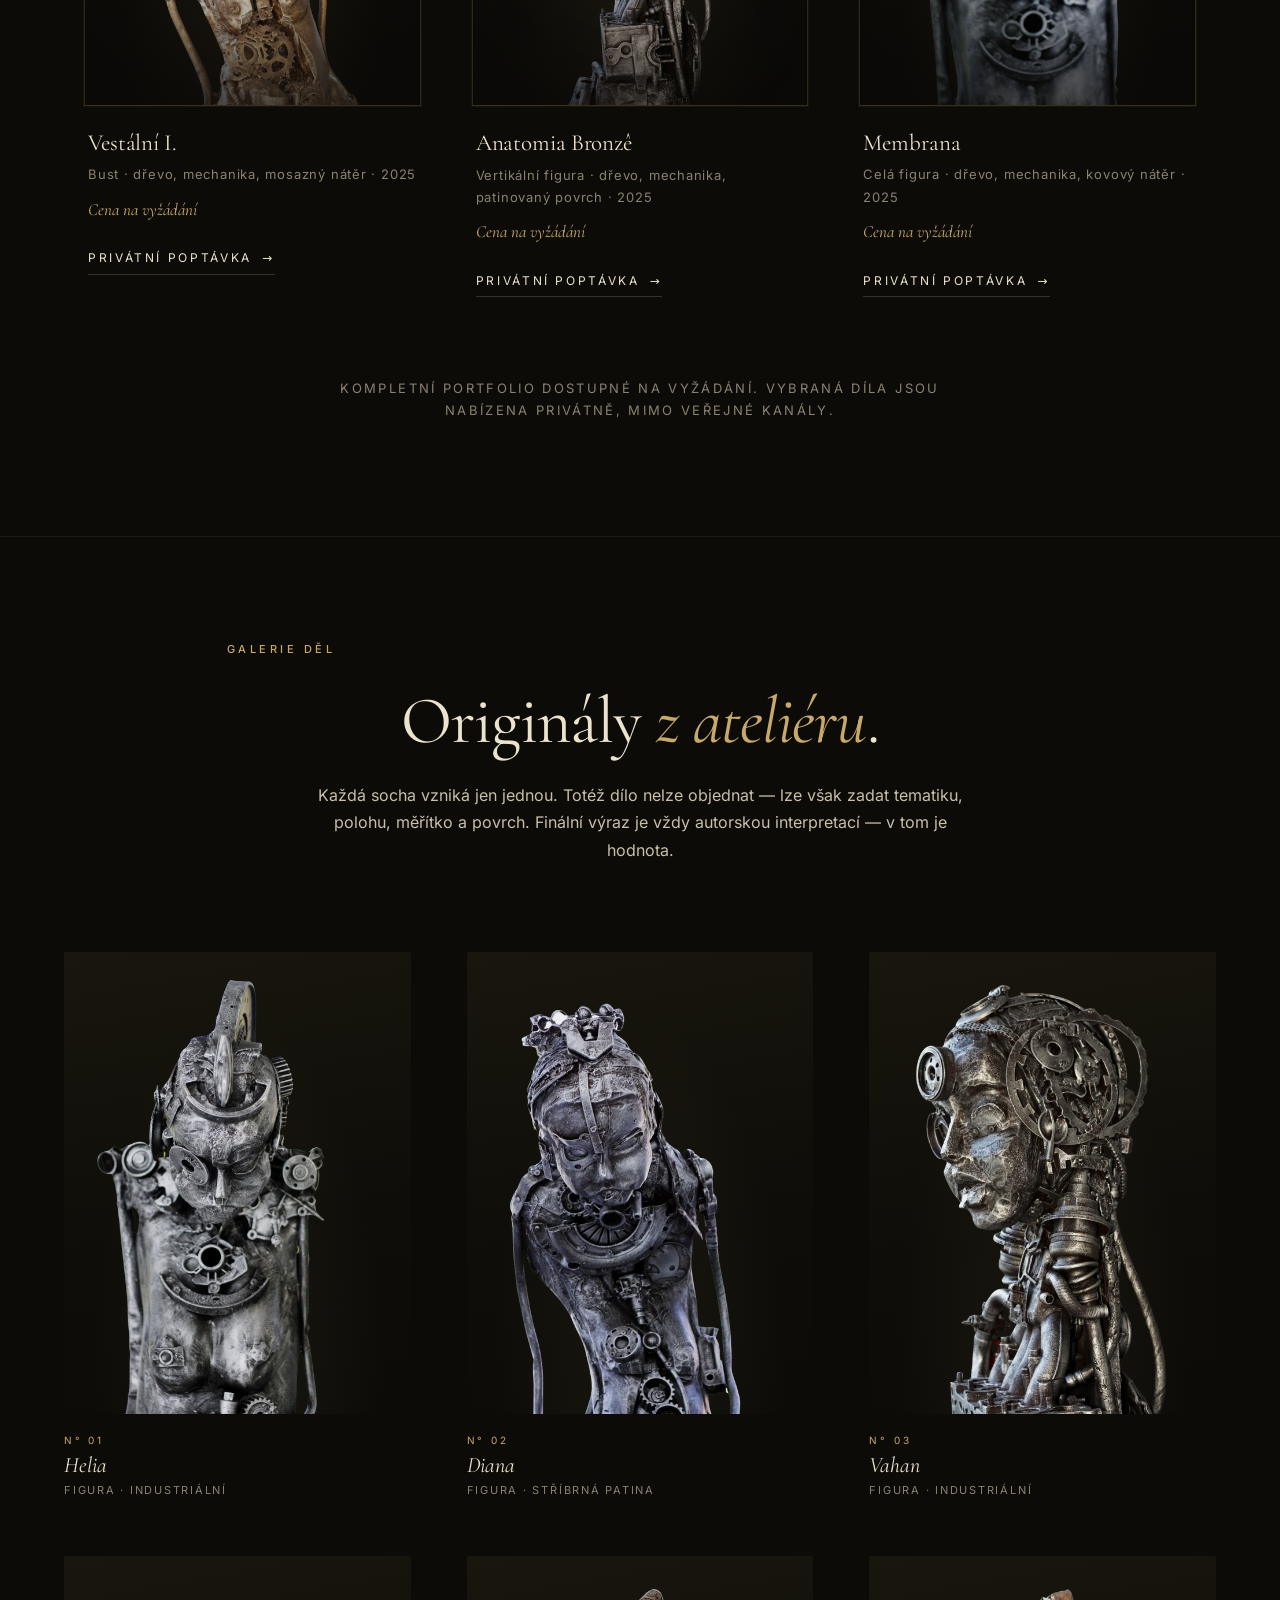
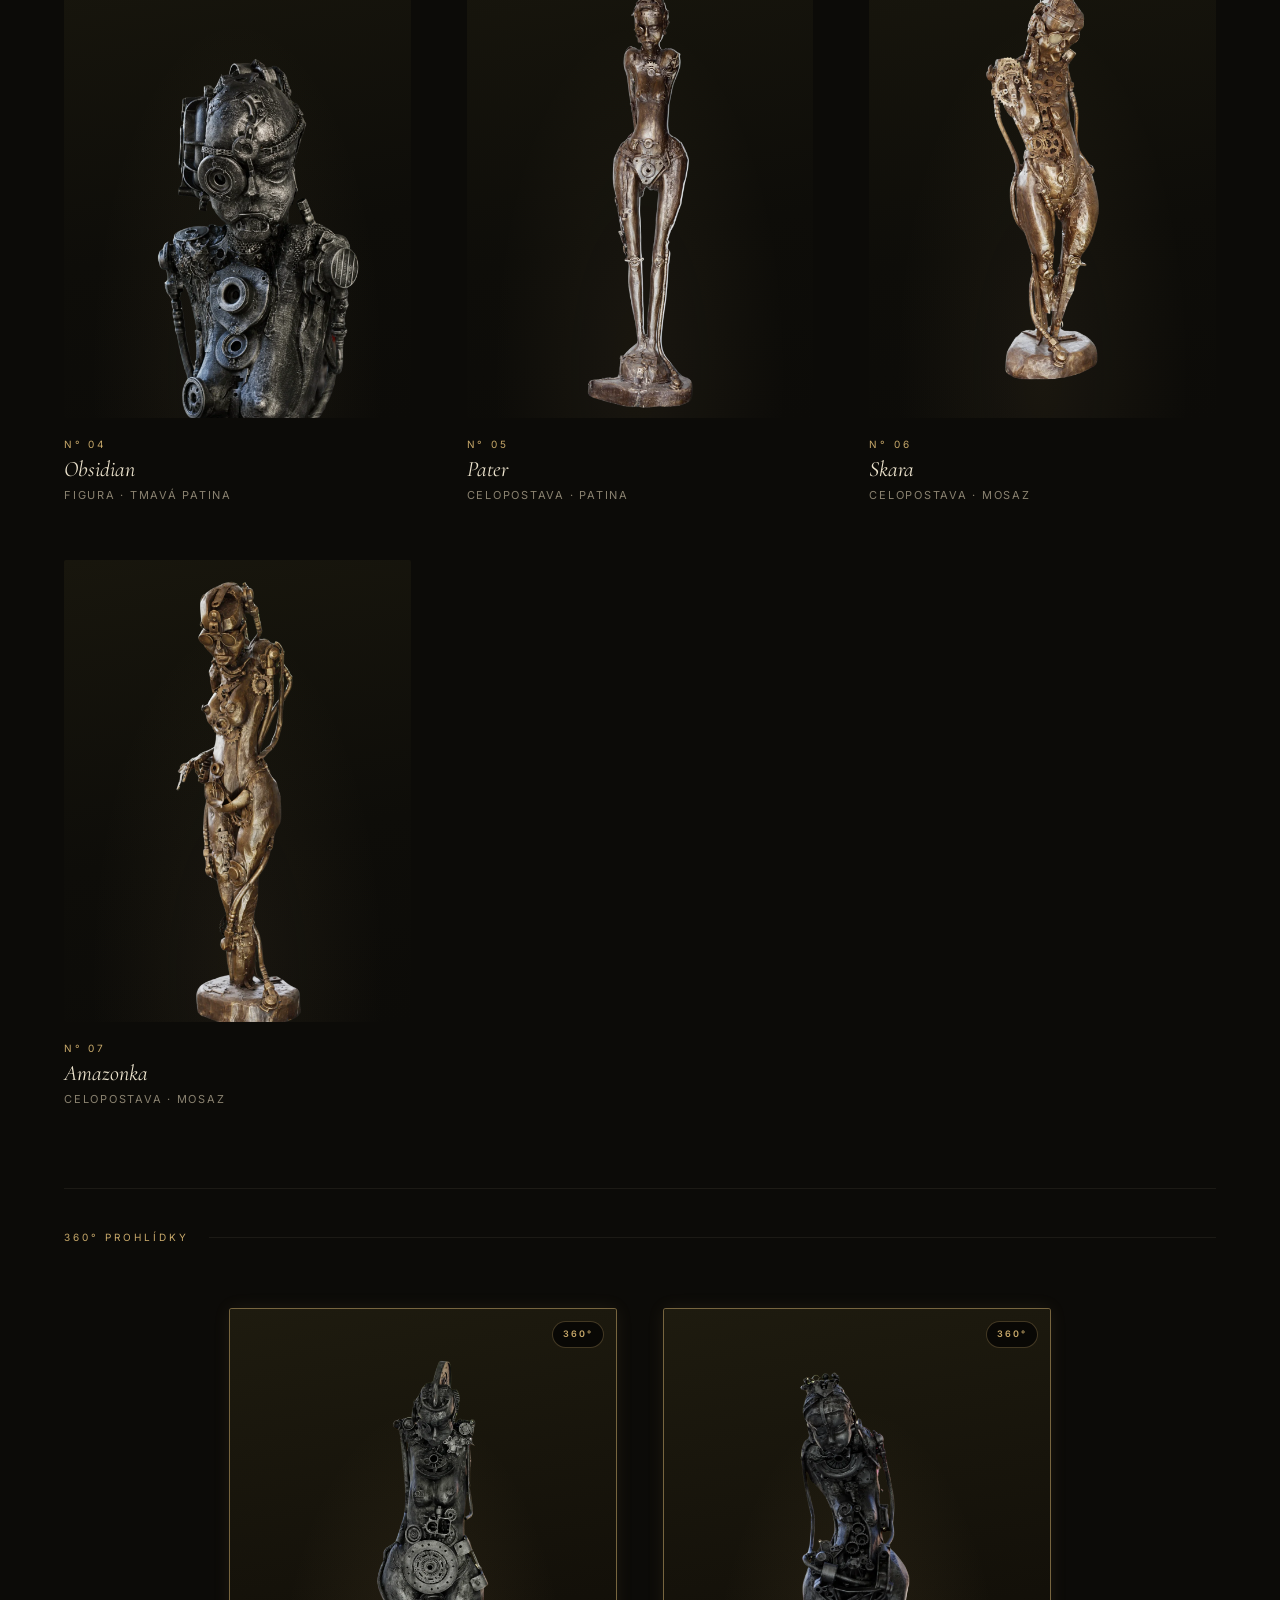
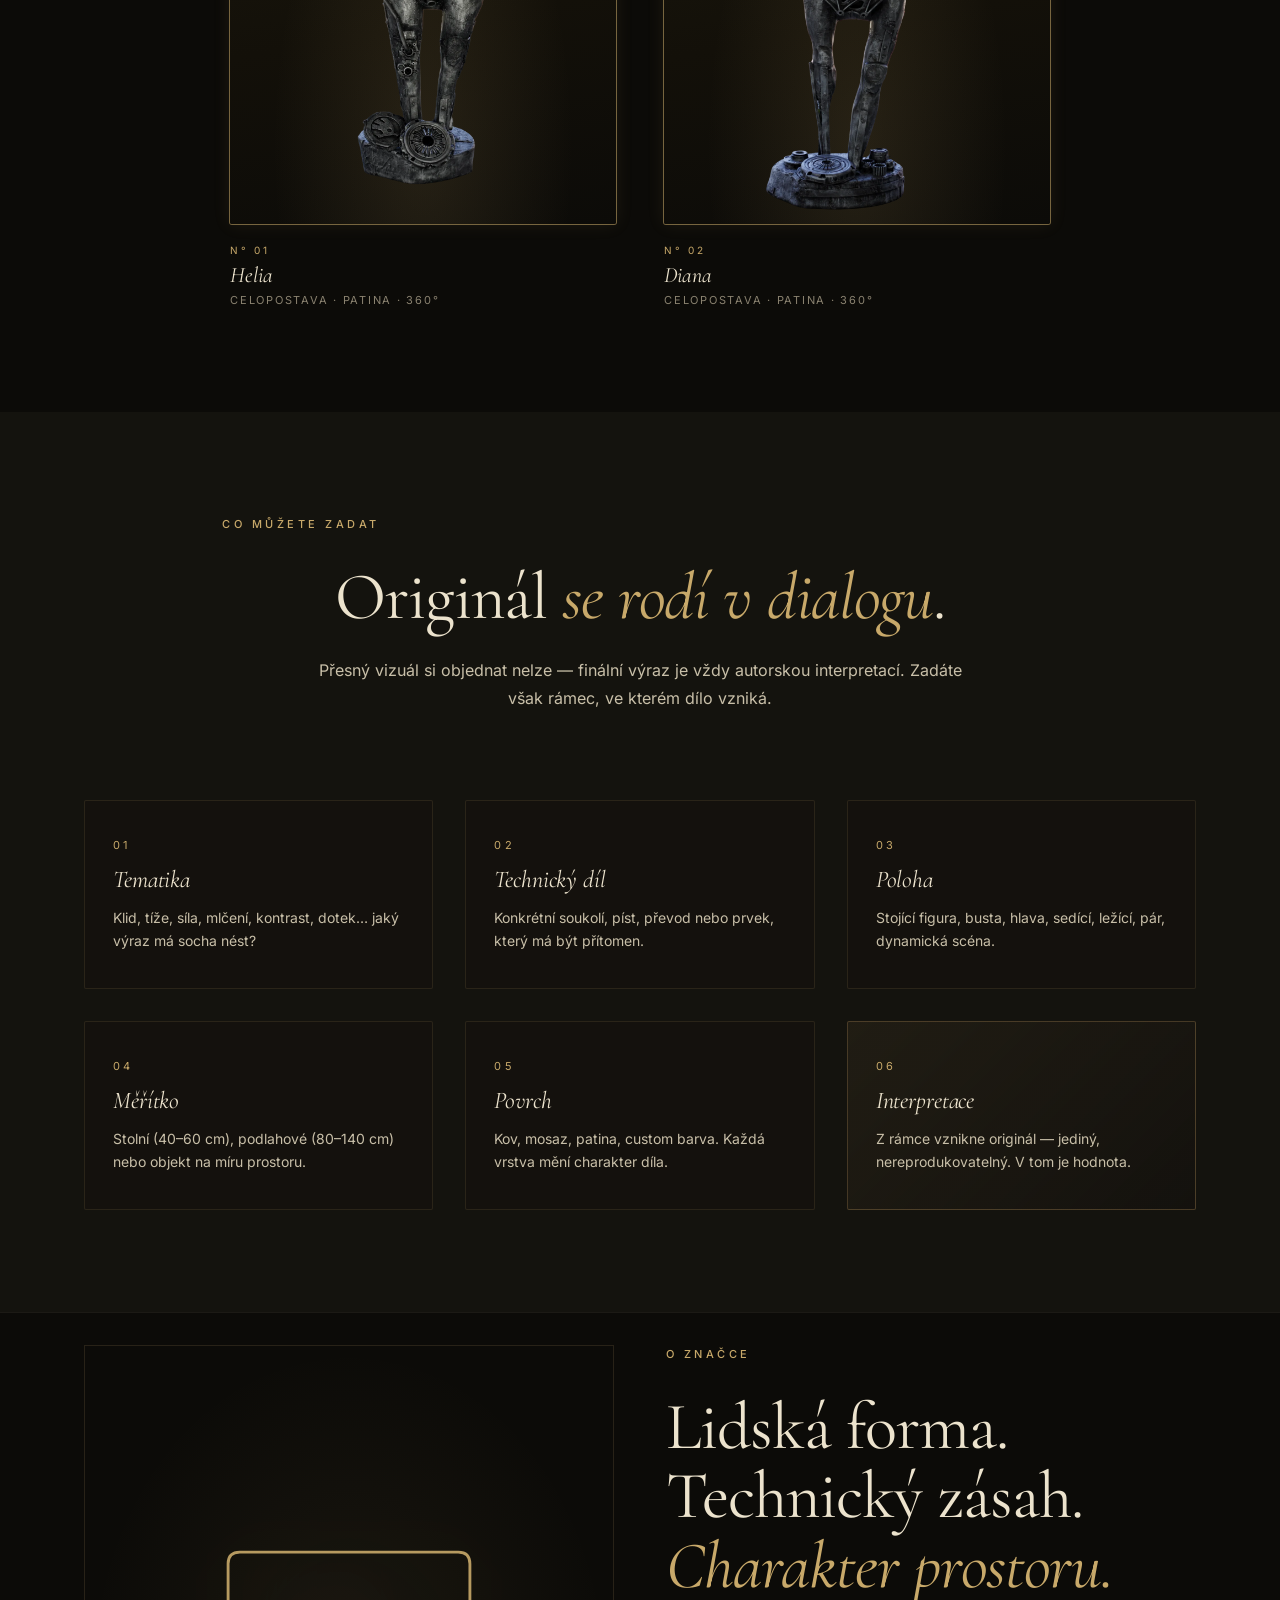
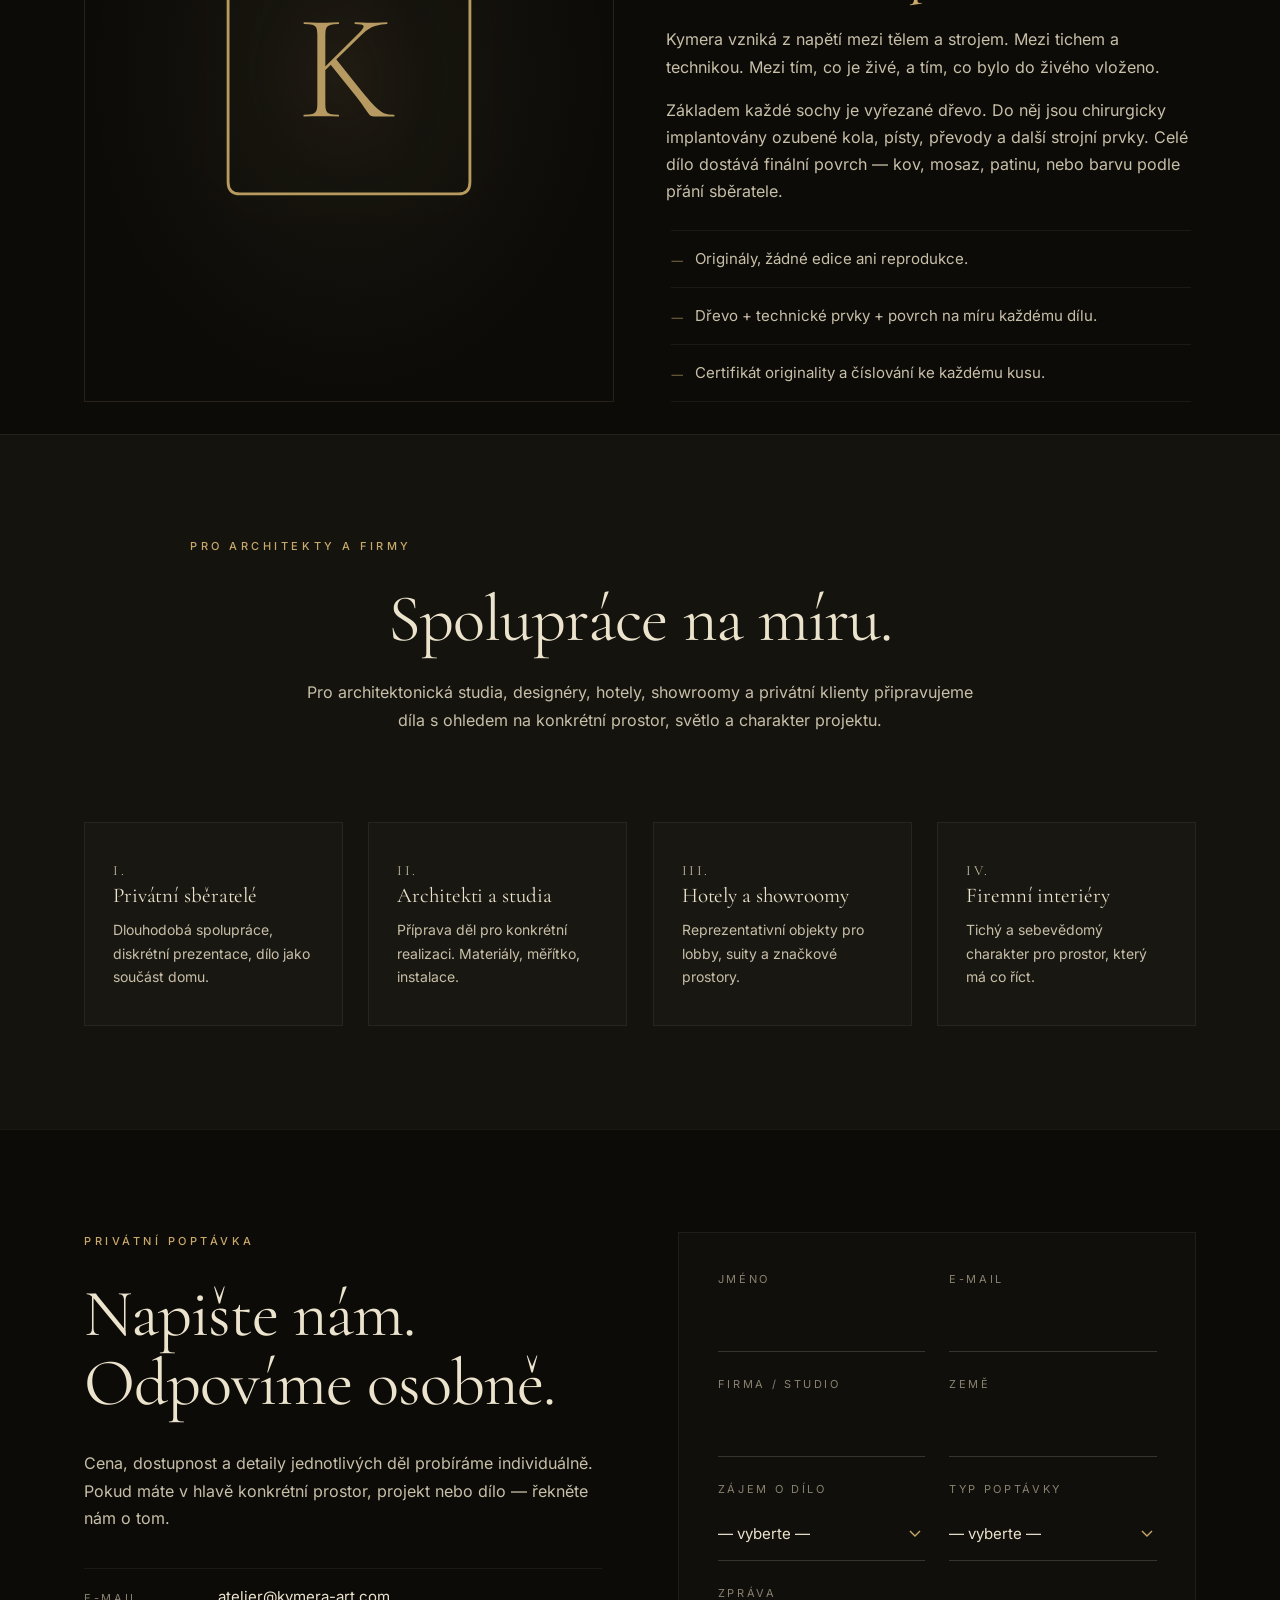
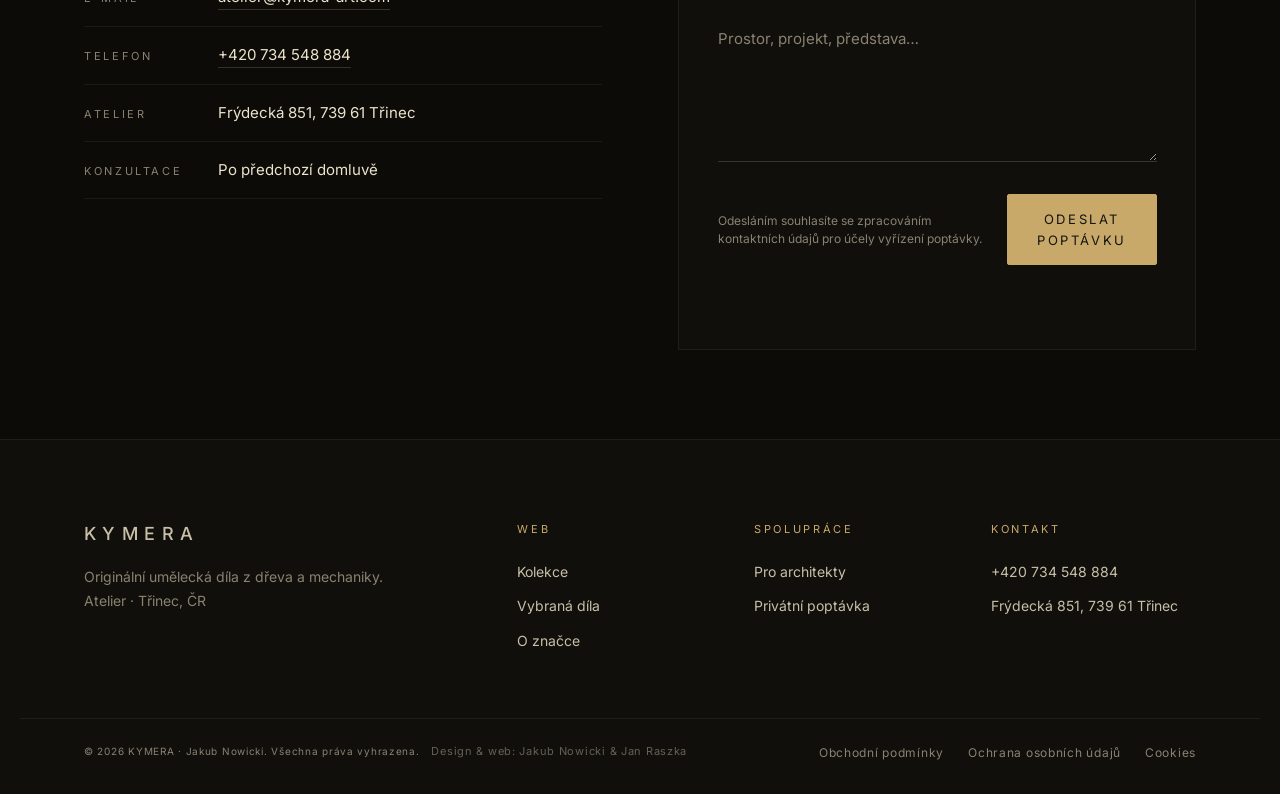
==== commit ef0a681f: "fix: oprava Web3Forms access_key (překlep v UUID)" ====
--- a/index.html
+++ b/index.html
@@ -848,7 +848,7 @@
 
         <form class="contact-form" id="contactForm" action="https://api.web3forms.com/submit" method="POST" novalidate>
           <!-- Web3Forms -->
-          <input type="hidden" name="access_key" value="dd0fe477-9589-4d8a-845e-96ecb6ea131c" />
+          <input type="hidden" name="access_key" value="dd0fe477-9589-4d8a-845e-9fecbfea131c" />
           <input type="hidden" name="subject" value="Nová poptávka — KYMERA" />
           <input type="hidden" name="from_name" value="KYMERA web" />
           <input type="checkbox" name="botcheck" class="hp-field" tabindex="-1" autocomplete="off" aria-label="Leave unchecked" aria-hidden="true" />
